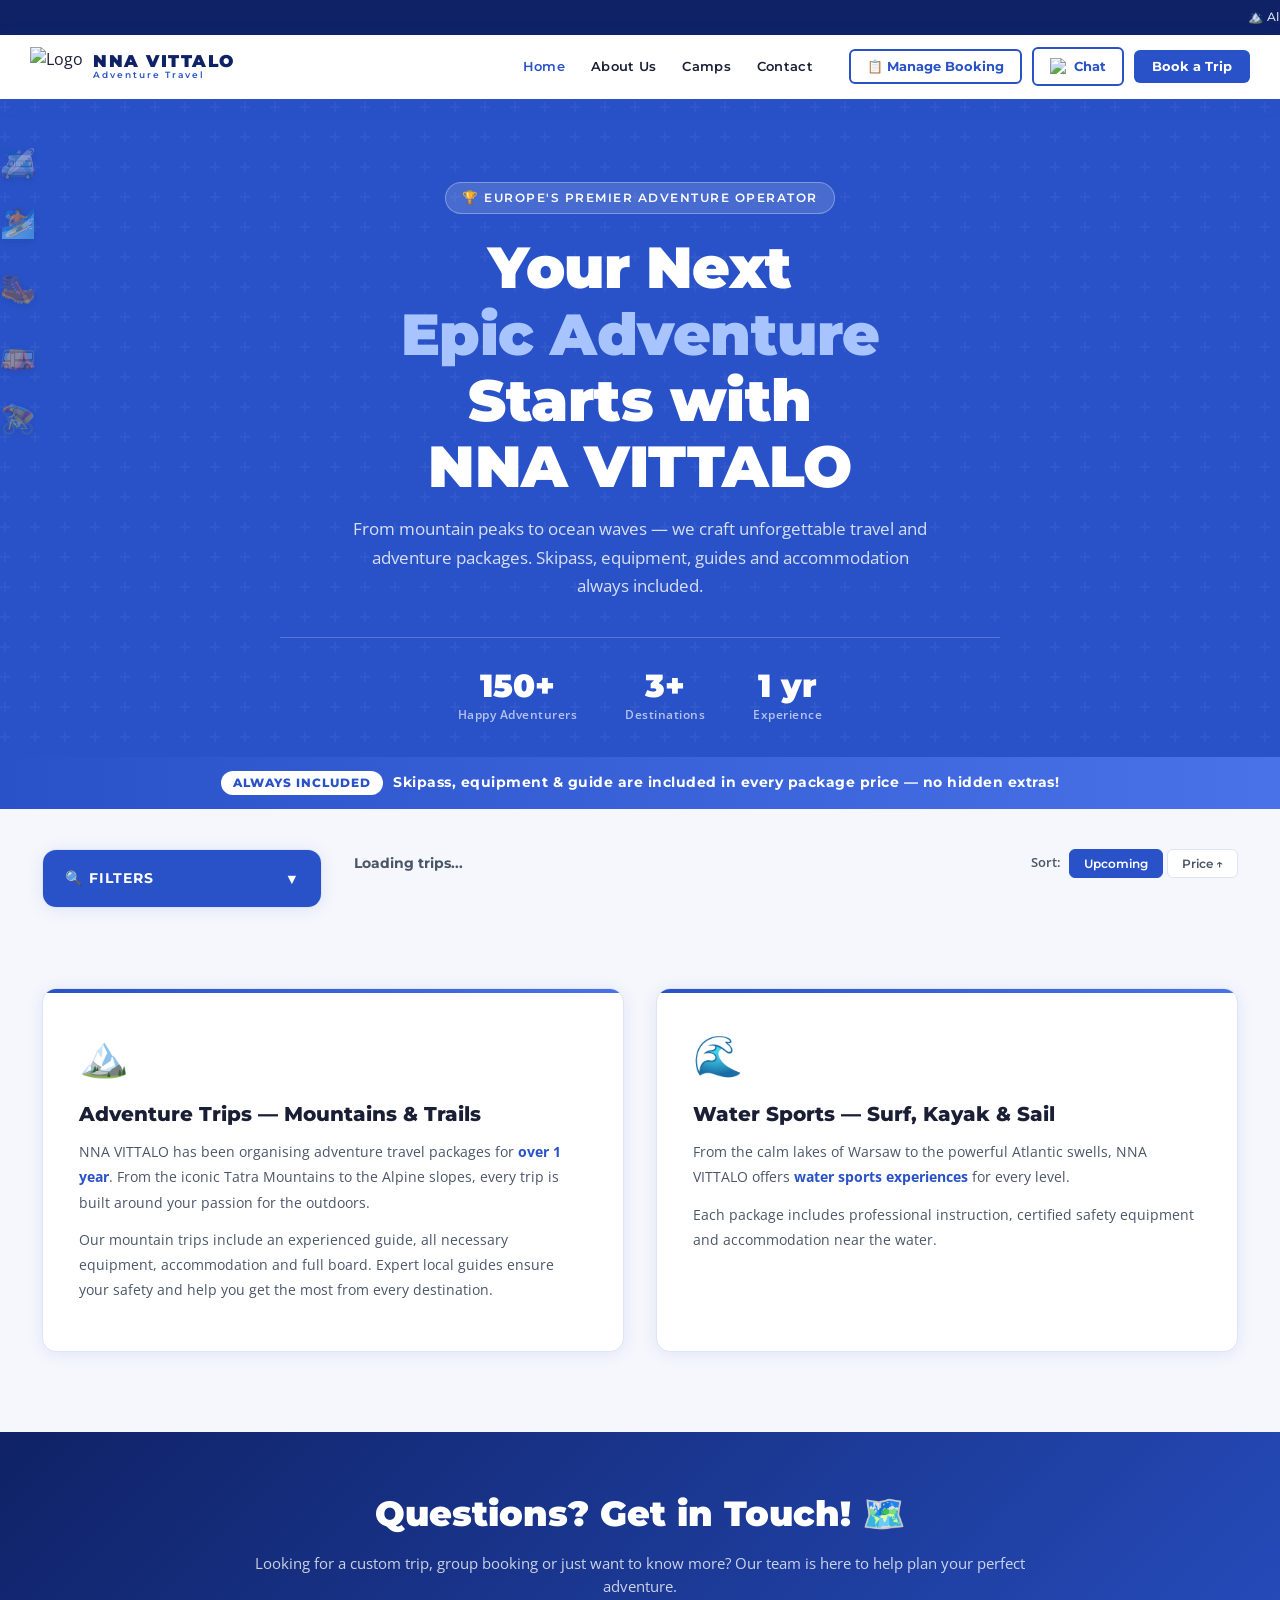
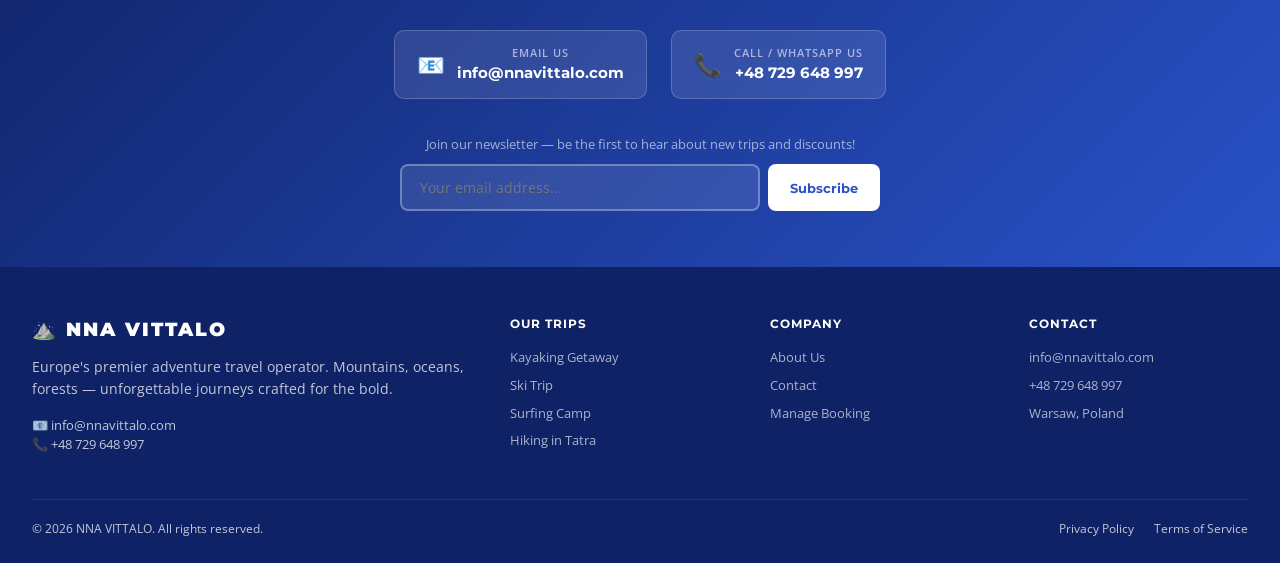
==== index.html @ 0b1907aa "Refactor and redesign frontend with Supabase integration and dynamic packages Co-authored-by: nipyu " ====
<!DOCTYPE html>
<html lang="en">
<head>
<link rel="stylesheet" href="https://cdnjs.cloudflare.com/ajax/libs/intl-tel-input/17.0.19/css/intlTelInput.css">
<script src="https://cdnjs.cloudflare.com/ajax/libs/intl-tel-input/17.0.19/js/intlTelInput.min.js"></script>
<script src="https://cdn.jsdelivr.net/npm/@supabase/supabase-js@2"></script>
<meta charset="UTF-8" />
<meta name="viewport" content="width=device-width, initial-scale=1.0, maximum-scale=1.0, user-scalable=0" />
<title>NNA VITTALO — Adventure Travel</title>
<link href="https://fonts.googleapis.com/css2?family=Montserrat:wght@400;600;700;800;900&family=Open+Sans:wght@400;500;600&display=swap" rel="stylesheet" />
<style>
*,*::before,*::after{box-sizing:border-box;margin:0;padding:0}
body{font-family:'Open Sans',sans-serif;background:#f5f7fc;color:#1a1f36;line-height:1.5}
html{scroll-behavior:smooth}
::-webkit-scrollbar{width:6px}
::-webkit-scrollbar-track{background:#f5f7fc}
::-webkit-scrollbar-thumb{background:#c0ccee;border-radius:3px}
img{max-width:100%;display:block}
a{color:inherit;text-decoration:none}
button{cursor:pointer;font-family:inherit}

/* Style for disabled inputs */
.form-input:disabled {
  background-color: #f7fafc;
  cursor: not-allowed;
  border-color: #e2e8f0;
}

/* NAV */
.nav{background:#fff;border-bottom:3px solid #2952c8;position:sticky;top:0;z-index:200;box-shadow:0 2px 16px rgba(41,82,200,.10)}
.nav-inner{max-width:1260px;margin:0 auto;display:flex;align-items:center;padding:0 20px;height:64px}
.nav-logo{display:flex;align-items:center;gap:10px;text-decoration:none;flex-shrink:0;margin-right:auto}
.nav-logo-icon{width:40px;height:40px;background:#2952c8;border-radius:8px;display:flex;align-items:center;justify-content:center;font-size:1.3rem}
.nav-logo-text{font-family:'Montserrat',sans-serif;font-weight:900;font-size:1.05rem;color:#0f2266;letter-spacing:1.5px;line-height:1}
.nav-logo-text small{display:block;font-size:.55rem;font-weight:600;color:#2952c8;letter-spacing:2px;margin-top:1px}
.nav-links{display:flex;align-items:center;gap:2px}
.nav-links a{font-family:'Montserrat',sans-serif;font-weight:600;font-size:.82rem;color:#1a1f36;padding:22px 12px;display:block;white-space:nowrap;border-bottom:3px solid transparent;margin-bottom:-3px;letter-spacing:.3px}
.nav-links a:hover, .nav-links a.active{color:#2952c8;border-bottom-color:#2952c8}
.nav-actions{display:flex;align-items:center;gap:10px;margin-left:24px}
.btn-outline{font-family:'Montserrat',sans-serif;font-weight:700;font-size:.8rem;color:#2952c8;border:2px solid #2952c8;padding:8px 16px;border-radius:6px;background:none;transition:all .2s}
.btn-outline:hover{background:#e8eefb}
.btn-solid{font-family:'Montserrat',sans-serif;font-weight:700;font-size:.8rem;background:#2952c8;color:#fff;padding:9px 18px;border-radius:6px;border:none;white-space:nowrap;transition:all .2s}
.btn-solid:hover{background:#1a3a9e}
.hamburger{display:none;background:none;border:none;padding:8px;margin-left:12px;flex-direction:column;gap:5px}
.hamburger span{display:block;width:24px;height:2px;background:#1a1f36;transition:all .2s}
.mobile-menu{display:none;background:#fff;border-top:1px solid #dde4f5;padding:12px 20px 20px}
.mobile-menu a{display:block;font-family:'Montserrat',sans-serif;font-weight:700;font-size:.92rem;color:#1a1f36;padding:12px 0;border-bottom:1px solid #f0f4ff}
.mobile-menu-btns{display:flex;flex-direction:column;gap:10px;margin-top:12px;padding-top:12px;border-top:1px solid #dde4f5}
.mobile-menu-btns button, .mobile-menu-btns a{width:100%;font-family:'Montserrat',sans-serif;font-weight:700;font-size:.85rem;padding:10px;border-radius:6px;text-align:center}

/* TOPBAR */
.topbar{background:#0f2266;color:rgba(255,255,255,.85);font-family:'Montserrat',sans-serif;font-weight:500;font-size:.78rem;padding:8px 32px;overflow:hidden;white-space:nowrap;display:flex;align-items:center}
.scrolling-content{display:inline-block;padding-left:100%;animation:scroll-left 18s linear infinite}
@keyframes scroll-left{from{transform:translateX(0)}to{transform:translateX(-100%)}}

/* HERO */
.hero{background:#2952c8;color:white;padding:80px 20px 0 20px;text-align:center;position:relative;overflow:hidden}
.hero-bg{position:absolute;inset:0;opacity:.04;background-image:url("data:image/svg+xml,%3Csvg width='60' height='60' viewBox='0 0 60 60' xmlns='http://www.w3.org/2000/svg'%3E%3Cg fill='%23ffffff'%3E%3Cpath d='M36 34v-4h-2v4h-4v2h4v4h2v-4h4v-2h-4zm0-30V0h-2v4h-4v2h4v4h2V6h4V4h-4zM6 34v-4H4v4H0v2h4v4h2v-4h4v-2H6zM6 4V0H4v4H0v2h4v4h2V6h4V4H6z'/%3E%3C/g%3E%3C/svg%3E")}

.hero-moving-icons{position:absolute;inset:0;width:100%;height:100%;pointer-events:none;overflow:hidden;z-index:1}
.hero-moving-icons .icon-item{position:absolute;left:0;font-size:1.8rem;opacity:0.32;user-select:none;filter:drop-shadow(0 2px 4px rgba(0,0,0,0.15));will-change:transform}

@keyframes floatAcrossRight{0%{transform:translateX(-80px) translateY(0) rotate(0deg)}50%{transform:translateX(50vw) translateY(-18px) rotate(8deg)}100%{transform:translateX(calc(100vw + 80px)) translateY(0) rotate(0deg)}}
@keyframes floatAcrossLeft{0%{transform:translateX(calc(100vw + 80px)) translateY(0) rotate(0deg)}50%{transform:translateX(50vw) translateY(18px) rotate(-8deg)}100%{transform:translateX(-80px) translateY(0) rotate(0deg)}}

.icon-1{top:6%;animation:floatAcrossRight 20s linear infinite 0s;font-size:2.1rem}
.icon-2{top:6%;animation:floatAcrossRight 20s linear infinite -10s;font-size:1.9rem}
.icon-3{top:15%;animation:floatAcrossLeft 24s linear infinite 0s;font-size:2.2rem}
.icon-4{top:15%;animation:floatAcrossLeft 24s linear infinite -12s;font-size:1.8rem}
.icon-5{top:25%;animation:floatAcrossRight 22s linear infinite -5.5s;font-size:2.0rem}
.icon-6{top:25%;animation:floatAcrossRight 22s linear infinite -16.5s;font-size:1.8rem}
.icon-7{top:35%;animation:floatAcrossLeft 26s linear infinite -6.5s;font-size:2.1rem}
.icon-8{top:35%;animation:floatAcrossLeft 26s linear infinite -19.5s;font-size:1.7rem}
.icon-9{top:45%;animation:floatAcrossRight 20s linear infinite -3s;font-size:2.0rem}
.icon-10{top:45%;animation:floatAcrossRight 20s linear infinite -13s;font-size:1.8rem}

.hero-inner{position:relative;z-index:2;max-width:720px;margin:0 auto}
.hero-badge{display:inline-flex;align-items:center;gap:8px;background:rgba(255,255,255,.15);border:1px solid rgba(255,255,255,.3);color:#fff;font-family:'Montserrat',sans-serif;font-weight:600;font-size:.78rem;padding:6px 16px;border-radius:50px;letter-spacing:1.5px;text-transform:uppercase;margin-bottom:20px}
.hero h1{font-family:'Montserrat',sans-serif;font-weight:900;font-size:clamp(2.2rem,5vw,3.6rem);color:#fff;line-height:1.15;margin-bottom:16px;letter-spacing:-.5px}
.hero h1 span{color:#a8c4ff}
.hero p{font-size:1.05rem;color:rgba(255,255,255,.82);max-width:580px;margin:0 auto 36px;line-height:1.7}
.hero-stats{display:flex;justify-content:center;gap:48px;flex-wrap:wrap;padding:32px 0;border-top:1px solid rgba(255,255,255,.2)}
.hero-stats div{text-align:center}
.hero-stats strong{font-family:'Montserrat',sans-serif;font-weight:900;font-size:2rem;color:#fff;display:block;line-height:1}
.hero-stats small{font-size:.78rem;color:rgba(255,255,255,.65);font-weight:600;letter-spacing:.5px;margin-top:4px;display:block}

/* BANNER */
.banner{background:linear-gradient(90deg,#2952c8,#4a72e8);color:#fff;text-align:center;padding:14px 32px;font-family:'Montserrat',sans-serif;font-weight:700;font-size:.88rem;letter-spacing:.5px;display:flex;align-items:center;justify-content:center;gap:10px;flex-wrap:wrap}
.banner-pill{background:#fff;color:#2952c8;padding:3px 12px;border-radius:50px;font-size:.75rem;font-weight:800;letter-spacing:1px;text-transform:uppercase}

/* MAIN LAYOUT */
.main-wrap{max-width:1260px;margin:0 auto;display:grid;grid-template-columns:280px 1fr;gap:32px;padding:40px 32px 80px;align-items:start}

/* FILTERS */
.filters-sidebar{background:#fff;border:1px solid #dde4f5;border-radius:14px;overflow:hidden;box-shadow:0 2px 16px rgba(41,82,200,.10)}
.filters-header{background:#2952c8;padding:18px 22px;display:flex;justify-content:space-between;align-items:center;cursor:pointer;user-select:none}
.filters-header h3{font-family:'Montserrat',sans-serif;font-weight:700;font-size:.88rem;color:#fff;letter-spacing:1px;text-transform:uppercase}
.filters-header .arr{color:#fff;font-size:.9rem;transition:transform .2s;display:inline-block}
.fgroup{border-bottom:1px solid #dde4f5;padding:18px 22px}
.fgroup:last-of-type{border-bottom:none}
.fgroup-title{font-family:'Montserrat',sans-serif;font-weight:700;font-size:.75rem;color:#4a5568;text-transform:uppercase;letter-spacing:1px;margin-bottom:12px}
.chk-opt{display:flex;align-items:center;gap:10px;font-size:.85rem;font-weight:500;color:#1a1f36;cursor:pointer;padding:4px 0}
.chk-opt input{accent-color:#2952c8;width:16px;height:16px;cursor:pointer}
.diff-btns{display:flex;flex-wrap:wrap;gap:7px}
.diff-btn{font-family:'Montserrat',sans-serif;font-size:.72rem;font-weight:600;padding:5px 12px;border-radius:50px;border:1.5px solid #dde4f5;cursor:pointer;background:#fff;color:#4a5568}
.diff-btn.active{background:#2952c8;color:#fff;border-color:#2952c8}
.filters-apply{display:block;width:calc(100% - 44px);margin:18px 22px;background:#2952c8;color:#fff;border:none;padding:12px;border-radius:8px;font-family:'Montserrat',sans-serif;font-weight:700;font-size:.85rem;cursor:pointer}
.filters-apply:hover{background:#1a3a9e}

/* TRIPS LIST */
.trips-header{display:flex;justify-content:space-between;align-items:center;margin-bottom:24px;flex-wrap:wrap;gap:12px}
.sort-btns{display:flex;gap:4px}
.sort-btn{font-family:'Montserrat',sans-serif;font-size:.75rem;font-weight:600;padding:6px 14px;border-radius:6px;border:1.5px solid #dde4f5;background:#fff;color:#4a5568;cursor:pointer}
.sort-btn.active{background:#2952c8;color:#fff;border-color:#2952c8}

/* TRIP CARD */
.trip-card{background:#fff;border:1px solid #dde4f5;border-radius:14px;overflow:hidden;box-shadow:0 2px 16px rgba(41,82,200,.10);display:grid;grid-template-columns:300px 1fr;transition:box-shadow .2s,transform .2s;cursor:pointer;margin-bottom:20px}
.trip-card:hover{box-shadow:0 8px 40px rgba(41,82,200,.18);transform:translateY(-2px)}
.trip-img{position:relative;min-height:220px;overflow:hidden;background:linear-gradient(145deg,#1a3a9e,#2952c8)}
.trip-img img{position:absolute;inset:0;width:100%;height:100%;object-fit:cover}
.trip-badges{position:absolute;top:12px;left:12px;display:flex;flex-direction:column;gap:6px;z-index:2}
.badge{font-family:'Montserrat',sans-serif;font-size:.68rem;font-weight:700;padding:4px 10px;border-radius:4px;letter-spacing:.5px;text-transform:uppercase}
.badge-blue{background:#2952c8;color:#fff}
.badge-white{background:#fff;color:#2952c8}
.badge-accent{background:#ff6b35;color:#fff}
.badge-green{background:#22c55e;color:#fff}
.badge-dark{background:#0f2266;color:#fff}
.trip-body{padding:24px 28px;display:flex;flex-direction:column}
.trip-tags{display:flex;align-items:center;gap:8px;margin-bottom:10px;flex-wrap:wrap}
.tag{font-family:'Montserrat',sans-serif;font-size:.7rem;font-weight:700;padding:3px 10px;border-radius:4px;text-transform:uppercase;letter-spacing:.5px}
.tag-water{background:#e0f2fe;color:#0369a1}
.tag-sport{background:#e8eefb;color:#2952c8}
.tag-winter{background:#eef2ff;color:#3730a3}
.tag-tatra{background:#f0fdf4;color:#166534}
.tag-chill{background:#e8faf0;color:#166534}
.tag-family{background:#fef3e8;color:#c05900}
.tag-culture{background:#fefce8;color:#854d0e}
.tag-hiking{background:#e8eefb;color:#2952c8}
.trip-title{font-family:'Montserrat',sans-serif;font-weight:800;font-size:1.15rem;color:#1a1f36;margin-bottom:6px;line-height:1.3}
.trip-loc{font-size:.83rem;color:#7a8599;font-weight:500;margin-bottom:4px}
.trip-date-text{font-size:.78rem;font-weight:600;margin-bottom:14px;color:#2952c8}
.trip-features{display:flex;gap:8px;flex-wrap:wrap;margin-bottom:16px}
.feature-tag{font-size:.75rem;font-weight:600;color:#4a5568;background:#f5f7fc;border:1px solid #dde4f5;padding:4px 10px;border-radius:50px}
.trip-footer{margin-top:auto;display:flex;align-items:flex-end;justify-content:space-between;padding-top:16px;border-top:1px solid #dde4f5;flex-wrap:wrap;gap:12px}
.trip-price-label{font-size:.72rem;font-weight:600;color:#7a8599;text-transform:uppercase;letter-spacing:.5px}
.trip-price{font-family:'Montserrat',sans-serif;font-weight:900;font-size:1.5rem;color:#2952c8;line-height:1}
.trip-price span{font-size:.85rem;font-weight:700}
.trip-price small{font-size:.85rem;font-weight:700;color:#7a8599;margin-left:6px}
.trip-included{font-size:.72rem;font-weight:700;color:#22c55e;display:flex;align-items:center;gap:4px;margin-top:4px}
.trip-btns{display:flex;gap:8px}
.btn-book{font-family:'Montserrat',sans-serif;font-weight:700;font-size:.82rem;background:#2952c8;color:#fff;padding:10px 20px;border-radius:8px;border:none;letter-spacing:.3px;white-space:nowrap;transition:background .2s}
.btn-book:hover{background:#1a3a9e}
.btn-details{font-family:'Montserrat',sans-serif;font-weight:600;font-size:.78rem;color:#2952c8;background:#e8eefb;padding:8px 18px;border-radius:8px;border:none;letter-spacing:.3px;white-space:nowrap;transition:background .2s}
.btn-details:hover{background:#d0dcf8}

/* DYNAMIC PACKAGE PAGE VIEW */
.pkg-page-wrap{max-width:1100px;margin:0 auto;padding:32px 20px 80px}
.pkg-breadcrumb{display:flex;align-items:center;gap:8px;font-family:'Montserrat',sans-serif;font-size:.82rem;font-weight:600;color:#2952c8;margin-bottom:20px;cursor:pointer}
.pkg-hero-banner{position:relative;border-radius:16px;overflow:hidden;height:380px;background:#0f2266;margin-bottom:32px;box-shadow:0 8px 30px rgba(15,34,102,.15)}
.pkg-hero-banner img{width:100%;height:100%;object-fit:cover}
.pkg-hero-overlay{position:absolute;inset:0;background:linear-gradient(180deg,rgba(15,34,102,.2) 0%,rgba(15,34,102,.85) 100%);display:flex;flex-direction:column;justify-content:flex-end;padding:32px}
.pkg-hero-badges{display:flex;gap:8px;margin-bottom:12px;flex-wrap:wrap}
.pkg-hero-title{font-family:'Montserrat',sans-serif;font-weight:900;font-size:clamp(1.8rem,4vw,2.8rem);color:#fff;margin-bottom:8px}
.pkg-hero-loc{color:rgba(255,255,255,.9);font-size:1rem;font-weight:600;display:flex;align-items:center;gap:6px}

.pkg-layout{display:grid;grid-template-columns:1fr 360px;gap:36px;align-items:start}
.pkg-main-card{background:#fff;border-radius:16px;padding:32px;border:1px solid #dde4f5;box-shadow:0 2px 16px rgba(41,82,200,.08)}
.pkg-section-title{font-family:'Montserrat',sans-serif;font-weight:800;font-size:1.15rem;color:#0f2266;margin-bottom:14px;letter-spacing:-.2px}
.pkg-desc{font-size:.95rem;color:#4a5568;line-height:1.8;margin-bottom:28px}
.pkg-amenities-list{display:grid;grid-template-columns:1fr 1fr;gap:12px;margin-bottom:28px}
.pkg-amenity-card{background:#f0f4ff;border-radius:10px;padding:12px 16px;font-size:.88rem;color:#1a1f36;font-weight:600;display:flex;align-items:center;gap:10px}

.pkg-booking-card{background:#fff;border-radius:16px;padding:28px;border:2px solid #2952c8;box-shadow:0 8px 30px rgba(41,82,200,.12);position:sticky;top:84px}
.pkg-price-calc-box{background:#f8fafc;border-radius:12px;padding:18px;margin-bottom:20px;border:1px solid #e2e8f0}
.pkg-price-head{font-size:.75rem;font-weight:700;color:#7a8599;text-transform:uppercase;letter-spacing:1px;margin-bottom:4px}
.pkg-price-amount{font-family:'Montserrat',sans-serif;font-weight:900;font-size:2.2rem;color:#2952c8;line-height:1}
.pkg-price-eur{font-size:.9rem;font-weight:700;color:#4a5568;margin-left:6px}
.pkg-field-group{margin-bottom:16px}
.pkg-field-label{font-family:'Montserrat',sans-serif;font-size:.72rem;font-weight:700;color:#4a5568;text-transform:uppercase;letter-spacing:1px;display:block;margin-bottom:6px}
.pkg-select{width:100%;padding:12px;border:1.5px solid #cbd5e0;border-radius:10px;font-size:.9rem;font-family:'Open Sans',sans-serif;font-weight:600;color:#1a1f36;background:#fff;outline:none}
.pkg-select:focus{border-color:#2952c8}

/* INFO SECTIONS */
.info-grid{max-width:1260px;margin:0 auto;padding:0 32px 80px;display:grid;grid-template-columns:1fr 1fr;gap:32px}
.info-card{background:#fff;border:1px solid #dde4f5;border-radius:14px;padding:36px;box-shadow:0 2px 16px rgba(41,82,200,.10);position:relative;overflow:hidden}
.info-card::before{content:'';position:absolute;top:0;left:0;right:0;height:4px;background:linear-gradient(90deg,#2952c8,#4a72e8)}
.info-icon{font-size:2.5rem;margin-bottom:16px}
.info-card h2{font-family:'Montserrat',sans-serif;font-weight:800;font-size:1.25rem;color:#1a1f36;margin-bottom:12px;line-height:1.3}
.info-card p{font-size:.9rem;color:#4a5568;line-height:1.75;margin-bottom:12px}

/* CONTACT */
.contact{background:linear-gradient(135deg,#0f2266,#2952c8);padding:56px 32px;text-align:center}
.contact-inner{max-width:800px;margin:0 auto}
.contact h2{font-family:'Montserrat',sans-serif;font-weight:900;font-size:clamp(1.6rem,3vw,2.2rem);color:#fff;margin-bottom:12px}
.contact p{color:rgba(255,255,255,.78);font-size:.95rem;margin-bottom:32px}
.contact-cards{display:flex;justify-content:center;gap:24px;flex-wrap:wrap;margin-bottom:36px}
.contact-card{display:flex;align-items:center;gap:12px;background:rgba(255,255,255,.1);border:1px solid rgba(255,255,255,.2);border-radius:10px;padding:14px 22px;text-decoration:none;color:#fff}
.contact-card-icon{font-size:1.4rem}
.contact-card-label{font-size:.7rem;color:rgba(255,255,255,.6);font-weight:600;text-transform:uppercase;letter-spacing:1px}
.contact-card-val{font-family:'Montserrat',sans-serif;font-weight:700;font-size:.92rem}
.nl-form{max-width:480px;margin:0 auto;display:flex;gap:8px;flex-wrap:wrap}
.nl-form input{flex:1;min-width:200px;padding:12px 18px;border-radius:8px;border:2px solid rgba(255,255,255,.3);background:rgba(255,255,255,.1);color:#fff;font-size:.88rem;font-family:'Open Sans',sans-serif;outline:none}
.nl-form button{padding:12px 22px;background:#fff;color:#2952c8;border:none;border-radius:8px;font-family:'Montserrat',sans-serif;font-weight:700;font-size:.82rem;white-space:nowrap}

/* FOOTER */
.footer{background:#0f2266;color:rgba(255,255,255,.75);padding:48px 32px 24px}
.footer-grid{max-width:1260px;margin:0 auto;display:grid;grid-template-columns:2fr 1fr 1fr 1fr;gap:40px;margin-bottom:40px}
.footer-brand{font-family:'Montserrat',sans-serif;font-weight:900;font-size:1.2rem;color:#fff;letter-spacing:2px;margin-bottom:12px}
.footer-tagline{font-size:.85rem;line-height:1.6;margin-bottom:16px}
.footer-col h4{font-family:'Montserrat',sans-serif;font-weight:700;font-size:.78rem;color:#fff;text-transform:uppercase;letter-spacing:1px;margin-bottom:14px}
.footer-col a{display:block;font-size:.82rem;color:rgba(255,255,255,.65);margin-bottom:8px}
.footer-col a:hover{color:#fff}
.footer-bottom{max-width:1260px;margin:0 auto;border-top:1px solid rgba(255,255,255,.1);padding-top:20px;display:flex;justify-content:space-between;align-items:center;flex-wrap:wrap;gap:8px;font-size:.78rem}

/* MODAL OVERLAY & BOX */
.modal-overlay{position:fixed;inset:0;background:rgba(15,34,102,.8);z-index:1000;display:flex;align-items:center;justify-content:center;overflow-y:auto;backdrop-filter:blur(4px);padding:24px 16px}
.modal-box{background:#fff;border-radius:18px;max-width:650px;width:100%;box-shadow:0 24px 80px rgba(15,34,102,.35);animation:slideUp .3s ease-out;position:relative;overflow:hidden;max-height:90vh;display:flex;flex-direction:column}
.modal-header{background:#0f2266;color:#fff;padding:20px 28px;display:flex;align-items:center;justify-content:space-between;flex-shrink:0}
.modal-header h3{font-family:'Montserrat',sans-serif;font-weight:800;font-size:1.2rem}
.modal-close{background:rgba(255,255,255,.15);border:none;color:#fff;width:34px;height:34px;border-radius:50%;font-size:1.1rem;display:flex;align-items:center;justify-content:center;cursor:pointer}
.modal-body{padding:28px;overflow-y:auto}

.form-label{font-family:'Montserrat',sans-serif;font-size:.72rem;font-weight:700;color:#4a5568;text-transform:uppercase;letter-spacing:1px;display:block;margin-bottom:6px}
.form-input{width:100%;padding:11px 14px;border:1.5px solid #cbd5e0;border-radius:8px;font-size:.88rem;margin-bottom:14px;box-sizing:border-box;font-family:'Open Sans',sans-serif;outline:none}
.form-input:focus{border-color:#2952c8}
.btn-submit-modal{width:100%;background:#2952c8;color:#fff;border:none;padding:14px;border-radius:10px;font-family:'Montserrat',sans-serif;font-weight:800;font-size:.95rem;cursor:pointer;transition:background .2s;margin-top:10px}
.btn-submit-modal:hover{background:#1a3a9e}

.guest-card-box{background:#f8fafc;border:1px solid #dde4f5;border-radius:10px;padding:14px;margin-bottom:12px}
.guest-card-header{font-family:'Montserrat',sans-serif;font-size:.78rem;font-weight:700;color:#2952c8;margin-bottom:8px;text-transform:uppercase}

/* TOAST */
.toast{position:fixed;bottom:40px;left:50%;transform:translateX(-50%) translateY(80px);background:rgba(15,34,102,0.92);backdrop-filter:blur(8px);color:#fff;padding:16px 28px;border-radius:12px;font-family:'Montserrat',sans-serif;font-weight:600;font-size:0.9rem;border:1px solid rgba(74,114,232,0.5);box-shadow:0 12px 40px rgba(0,0,0,0.25);z-index:9999;opacity:0;visibility:hidden;transition:transform .4s cubic-bezier(0.175,0.885,0.32,1.275),opacity .3s ease;pointer-events:none;text-align:center}
.toast.show{transform:translateX(-50%) translateY(0);opacity:1;visibility:visible}

@keyframes slideUp{from{opacity:0;transform:translateY(30px)}to{opacity:1;transform:translateY(0)}}

/* RESPONSIVE */
@media(max-width:980px){
  .main-wrap{grid-template-columns:1fr}
  .pkg-layout{grid-template-columns:1fr}
  .pkg-booking-card{position:static;margin-top:24px}
  .info-grid{grid-template-columns:1fr}
  .footer-grid{grid-template-columns:1fr 1fr}
}
@media(max-width:768px){
  .nav-links, .nav-actions{display:none !important}
  .hamburger{display:flex !important}
  .mobile-menu.open{display:block !important}
}
@media(max-width:640px){
  .trip-card{grid-template-columns:1fr}
  .trip-img{min-height:200px}
  .trip-body{padding:18px}
  .topbar{padding:8px 16px;font-size:.72rem}
  .pkg-amenities-list{grid-template-columns:1fr}
}
</style>
</head>
<body>

<!-- TOPBAR Scrolling -->
<div class="topbar">
  <div class="scrolling-content">
    <span>🏔️ All Passes, Equipment & Expert Guides Included in Every Package Price! &nbsp;&nbsp;&nbsp; 🚀 Direct Booking Powered by Supabase</span>
  </div>
</div>

<!-- NAV -->
<nav class="nav">
  <div class="nav-inner">
    <a href="#" onclick="showHomeView(); return false;" class="nav-logo">
      <img src="https://image2url.com/r2/default/images/1775205068668-9ce153cf-7aa5-4e66-8e5e-013745d94b55.jpg" alt="Logo" style="height:40px; width:auto; display:block;">
      <div class="nav-logo-text">NNA VITTALO<small>Adventure Travel</small></div>
    </a>

    <div class="nav-links">
      <a href="#" onclick="showHomeView(); return false;" class="active" id="nav-link-home">Home</a>
      <a href="#about" onclick="showHomeView('#about'); return false;">About Us</a>
      <a href="#packages" onclick="showHomeView('#packages'); return false;">Camps</a>
      <a href="#contact" onclick="showHomeView('#contact'); return false;">Contact</a>
    </div>

    <div class="nav-actions">
      <button class="btn-outline" onclick="openManageBookingModal()">📋 Manage Booking</button>
      <a href="https://wa.me/48729648997" target="_blank" class="btn-outline" style="display:flex;align-items:center;gap:6px;text-decoration:none;">
        <img src="https://upload.wikimedia.org/wikipedia/commons/6/6b/WhatsApp.svg" width="18" height="18" alt="WhatsApp"> Chat
      </a>
      <button class="btn-solid" onclick="showHomeView('#packages')">Book a Trip</button>
    </div>

    <button class="hamburger" id="hamburger" onclick="toggleMobileMenu()">
      <span></span><span></span><span></span>
    </button>
  </div>

  <div class="mobile-menu" id="mobileMenu">
    <a href="#" onclick="closeMobileMenu(); showHomeView(); return false;">🏠 Home</a>
    <a href="#about" onclick="closeMobileMenu(); showHomeView('#about'); return false;">ℹ️ About Us</a>
    <a href="#packages" onclick="closeMobileMenu(); showHomeView('#packages'); return false;">🏄 Camps</a>
    <a href="#contact" onclick="closeMobileMenu(); showHomeView('#contact'); return false;">📞 Contact</a>
    <div class="mobile-menu-btns">
      <button class="btn-outline" onclick="closeMobileMenu(); openManageBookingModal();">📋 Manage Booking</button>
      <a href="https://wa.me/48729648997" class="btn-outline" style="background:#25D366; color:white; border:none; text-decoration:none;">
        Chat on WhatsApp
      </a>
      <button class="btn-solid" onclick="closeMobileMenu(); showHomeView('#packages');">
        Book a Trip
      </button>
    </div>
  </div>
</nav>

<!-- MAIN VIEWS CONTAINER -->
<div id="views-container">

  <!-- HOME VIEW -->
  <div id="home-view">
    <!-- HERO -->
    <section class="hero" id="hero">
      <div class="hero-bg"></div>
      <div class="hero-moving-icons">
        <span class="icon-item icon-1">🚐</span>
        <span class="icon-item icon-2">✈️</span>
        <span class="icon-item icon-3">⛷️</span>
        <span class="icon-item icon-4">🏄</span>
        <span class="icon-item icon-5">🛶</span>
        <span class="icon-item icon-6">🥾</span>
        <span class="icon-item icon-7">🚌</span>
        <span class="icon-item icon-8">⛺</span>
        <span class="icon-item icon-9">🪂</span>
        <span class="icon-item icon-10">🚴</span>
      </div>
      <div class="hero-inner">
        <div class="hero-badge">🏆 Europe's Premier Adventure Operator</div>
        <h1>Your Next<br><span>Epic Adventure</span><br>Starts with<br>NNA VITTALO</h1>
        <p>From mountain peaks to ocean waves — we craft unforgettable travel and adventure packages. Skipass, equipment, guides and accommodation always included.</p>
        <div class="hero-stats">
          <div><strong>150+</strong><small>Happy Adventurers</small></div>
          <div><strong>3+</strong><small>Destinations</small></div>
          <div><strong>1 yr</strong><small>Experience</small></div>
        </div>
      </div>
    </section>

    <!-- BANNER -->
    <div class="banner">
      <span class="banner-pill">Always Included</span>
      Skipass, equipment &amp; guide are included in every package price — no hidden extras!
    </div>

    <!-- MAIN TRIP CATALOG CONTENT -->
    <div class="main-wrap" id="packages">
      <!-- Filters -->
      <aside class="filters-sidebar">
        <div class="filters-header" onclick="toggleFilters()">
          <h3>🔍 Filters</h3>
          <div style="display:flex;align-items:center;gap:12px">
            <span id="filtersClear" style="font-family:Montserrat,sans-serif;font-size:.72rem;font-weight:600;color:rgba(255,255,255,.75);text-decoration:underline;cursor:pointer;display:none" onclick="event.stopPropagation();clearFilters()">Clear</span>
            <span class="arr" id="filtersArrow" style="transform:rotate(0deg)">▼</span>
          </div>
        </div>
        <div id="filtersBody" style="display:none">
          <div class="fgroup">
            <div class="fgroup-title">Activity Type</div>
            <div id="activityFilters">
              <label class="chk-opt"><input type="checkbox" value="Kayaking" onchange="applyFilters()"> Kayaking</label>
              <label class="chk-opt"><input type="checkbox" value="Skiing" onchange="applyFilters()"> Skiing</label>
              <label class="chk-opt"><input type="checkbox" value="Surfing" onchange="applyFilters()"> Surfing</label>
              <label class="chk-opt"><input type="checkbox" value="Hiking" onchange="applyFilters()"> Hiking</label>
              <label class="chk-opt"><input type="checkbox" value="Camping" onchange="applyFilters()"> Camping</label>
              <label class="chk-opt"><input type="checkbox" value="City Tours" onchange="applyFilters()"> City Tours</label>
            </div>
          </div>
          <div class="fgroup">
            <div class="fgroup-title">Difficulty</div>
            <div class="diff-btns">
              <button class="diff-btn active" data-diff="All" onclick="setDiff(this)">All</button>
              <button class="diff-btn" data-diff="Beginner" onclick="setDiff(this)">Beginner</button>
              <button class="diff-btn" data-diff="Intermediate" onclick="setDiff(this)">Intermediate</button>
              <button class="diff-btn" data-diff="Advanced" onclick="setDiff(this)">Advanced</button>
            </div>
          </div>
          <button class="filters-apply" onclick="showToast('✅ Filters applied!')">Show Results</button>
        </div>
      </aside>

      <!-- Trips Grid -->
      <div>
        <div class="trips-header">
          <div id="tripCount" style="font-family:Montserrat,sans-serif;font-weight:700;font-size:.88rem;color:#4a5568">Loading trips...</div>
          <div style="display:flex;align-items:center;gap:8px">
            <span style="font-size:.82rem;font-weight:600;color:#4a5568">Sort:</span>
            <div class="sort-btns">
              <button class="sort-btn active" onclick="setSort('Upcoming',this)">Upcoming</button>
              <button class="sort-btn" onclick="setSort('Price',this)">Price ↑</button>
            </div>
          </div>
        </div>
        <div id="tripsList"></div>
      </div>
    </div>

    <!-- INFO -->
    <div class="info-grid" id="about">
      <div class="info-card">
        <div class="info-icon">🏔️</div>
        <h2>Adventure Trips — Mountains & Trails</h2>
        <p>NNA VITTALO has been organising adventure travel packages for <strong style="color:#2952c8">over 1 year</strong>. From the iconic Tatra Mountains to the Alpine slopes, every trip is built around your passion for the outdoors.</p>
        <p>Our mountain trips include an experienced guide, all necessary equipment, accommodation and full board. Expert local guides ensure your safety and help you get the most from every destination.</p>
      </div>
      <div class="info-card">
        <div class="info-icon">🌊</div>
        <h2>Water Sports — Surf, Kayak & Sail</h2>
        <p>From the calm lakes of Warsaw to the powerful Atlantic swells, NNA VITTALO offers <strong style="color:#2952c8">water sports experiences</strong> for every level.</p>
        <p>Each package includes professional instruction, certified safety equipment and accommodation near the water.</p>
      </div>
    </div>

    <!-- CONTACT -->
    <section class="contact" id="contact">
      <div class="contact-inner">
        <h2>Questions? Get in Touch! 🗺️</h2>
        <p>Looking for a custom trip, group booking or just want to know more? Our team is here to help plan your perfect adventure.</p>
        <div class="contact-cards">
          <a href="mailto:info@nnavittalo.com" class="contact-card">
            <span class="contact-card-icon">📧</span>
            <div><div class="contact-card-label">Email Us</div><div class="contact-card-val">info@nnavittalo.com</div></div>
          </a>
          <a href="https://wa.me/48729648997" target="_blank" class="contact-card">
            <span class="contact-card-icon">📞</span>
            <div><div class="contact-card-label">Call / WhatsApp Us</div><div class="contact-card-val">+48 729 648 997</div></div>
          </a>
        </div>
        <p style="font-size:.82rem;margin-bottom:10px;color:rgba(255,255,255,.6)">Join our newsletter — be the first to hear about new trips and discounts!</p>
        <div class="nl-form">
          <input type="email" id="nlEmail" placeholder="Your email address..." />
          <button onclick="subscribeNewsletter()">Subscribe</button>
        </div>
      </div>
    </section>
  </div>

  <!-- DYNAMIC DEDICATED PACKAGE PAGE VIEW (/packages/[slug]) -->
  <div id="package-view" style="display:none">
    <div class="pkg-page-wrap">
      <div class="pkg-breadcrumb" onclick="showHomeView('#packages')">
        <span>← Back to All Packages</span>
      </div>

      <div class="pkg-hero-banner">
        <img id="pkg-view-img" src="" alt="Hero Image">
        <div class="pkg-hero-overlay">
          <div class="pkg-hero-badges" id="pkg-view-badges"></div>
          <h1 class="pkg-hero-title" id="pkg-view-title">Package Title</h1>
          <div class="pkg-hero-loc">
            <span>📍 <span id="pkg-view-location">Location</span></span>
            <span style="opacity:.6">|</span>
            <span>🏷️ <span id="pkg-view-activity">Activity</span></span>
            <span style="opacity:.6">|</span>
            <span>⏱️ <span id="pkg-view-duration">1 Day</span></span>
          </div>
        </div>
      </div>

      <div class="pkg-layout">
        <!-- Main Info -->
        <div class="pkg-main-card">
          <h2 class="pkg-section-title">About This Adventure 🌿</h2>
          <p class="pkg-desc" id="pkg-view-desc"></p>

          <h2 class="pkg-section-title">Included Amenities & Services ✨</h2>
          <div class="pkg-amenities-list" id="pkg-view-amenities"></div>
        </div>

        <!-- Sticky Price Calculator & Booking Card -->
        <div class="pkg-booking-card">
          <div class="pkg-price-calc-box">
            <div class="pkg-price-head">Total Price Calculator</div>
            <div style="display:flex;align-items:baseline">
              <div class="pkg-price-amount" id="pkg-view-calc-total">0</div>
              <span style="font-size:1.1rem;font-weight:800;color:#2952c8;margin-left:4px">PLN</span>
              <span class="pkg-price-eur" id="pkg-view-calc-eur">(~0 EUR)</span>
            </div>
            <div style="font-size:.72rem;color:#7a8599;margin-top:4px">
              Base Price: <strong id="pkg-view-base-price">0</strong> PLN / person
            </div>
          </div>

          <div class="pkg-field-group">
            <label class="pkg-field-label">Select Departure Date</label>
            <select class="pkg-select" id="pkg-view-dates-select"></select>
          </div>

          <div class="pkg-field-group">
            <label class="pkg-field-label">Number of People (1–20)</label>
            <select class="pkg-select" id="pkg-view-guests-select" onchange="updatePkgPriceCalculator()"></select>
          </div>

          <button class="btn-submit-modal" onclick="openBookingModalForCurrentPkg()" style="font-size:1rem;padding:16px">
            🚀 Book Now
          </button>

          <div style="text-align:center;font-size:.75rem;color:#7a8599;margin-top:12px">
            Instant confirmation &amp; secure checkout
          </div>
        </div>
      </div>
    </div>
  </div>

</div>

<!-- FOOTER -->
<footer class="footer">
  <div class="footer-grid">
    <div>
      <div class="footer-brand">⛰️ NNA VITTALO</div>
      <p class="footer-tagline">Europe's premier adventure travel operator. Mountains, oceans, forests — unforgettable journeys crafted for the bold.</p>
      <div style="font-size:.82rem">📧 info@nnavittalo.com<br>📞 +48 729 648 997</div>
    </div>
    <div class="footer-col"><h4>Our Trips</h4><a href="#" onclick="showHomeView('#packages'); return false;">Kayaking Getaway</a><a href="#" onclick="showHomeView('#packages'); return false;">Ski Trip</a><a href="#" onclick="showHomeView('#packages'); return false;">Surfing Camp</a><a href="#" onclick="showHomeView('#packages'); return false;">Hiking in Tatra</a></div>
    <div class="footer-col"><h4>Company</h4><a href="#about" onclick="showHomeView('#about'); return false;">About Us</a><a href="#contact" onclick="showHomeView('#contact'); return false;">Contact</a><a href="#" onclick="openManageBookingModal(); return false;">Manage Booking</a></div>
    <div class="footer-col"><h4>Contact</h4><a href="mailto:info@nnavittalo.com">info@nnavittalo.com</a><a href="https://wa.me/48729648997">+48 729 648 997</a><a href="#">Warsaw, Poland</a></div>
  </div>
  <div class="footer-bottom">
    <span>© 2026 NNA VITTALO. All rights reserved.</span>
    <div style="display:flex;gap:20px"><a href="#">Privacy Policy</a><a href="#">Terms of Service</a></div>
  </div>
</footer>

<!-- TOAST NOTIFICATION -->
<div class="toast" id="toast"></div>

<!-- BOOKING FORM MODAL -->
<div class="modal-overlay" id="bookingModal" style="display:none" onclick="if(event.target===this) closeBookingModal()">
  <div class="modal-box">
    <div class="modal-header">
      <div>
        <h3 id="bm-title">Book Your Adventure</h3>
        <div style="font-size:.78rem;opacity:.8" id="bm-subtitle">Complete your details to secure your spot</div>
      </div>
      <button class="modal-close" onclick="closeBookingModal()">✕</button>
    </div>
    <div class="modal-body">
      <form id="bookingForm" onsubmit="handleBookingSubmit(event)">

        <!-- Step 1: Package Summary & Dates -->
        <div style="background:#f0f4ff;border-radius:12px;padding:16px;margin-bottom:20px;border:1px solid #dde4f5">
          <div style="font-family:'Montserrat',sans-serif;font-weight:800;font-size:1rem;color:#0f2266;margin-bottom:4px" id="bm-pkg-name"></div>
          <div style="font-size:.82rem;color:#4a5568;margin-bottom:12px" id="bm-pkg-loc"></div>

          <div style="display:grid;grid-template-columns:1fr 1fr;gap:12px">
            <div>
              <label class="form-label">Departure Date</label>
              <select class="form-input" id="bm-date-select" style="margin-bottom:0" required></select>
            </div>
            <div>
              <label class="form-label">Guests Count</label>
              <select class="form-input" id="bm-guests-select" style="margin-bottom:0" onchange="renderGuestDetailsInputs(); updateBookingModalPriceSummary();" required></select>
            </div>
          </div>
        </div>

        <!-- Step 2: Primary Contact Info -->
        <div style="font-family:'Montserrat',sans-serif;font-weight:800;font-size:.9rem;color:#0f2266;margin-bottom:12px;text-transform:uppercase;letter-spacing:.5px">
          Primary Contact Details
        </div>

        <label class="form-label">Primary Contact Full Name *</label>
        <input type="text" class="form-input" id="bm-primary-name" placeholder="e.g. John Doe" required>

        <div style="display:grid;grid-template-columns:1fr 1fr;gap:12px">
          <div>
            <label class="form-label">Email Address *</label>
            <input type="email" class="form-input" id="bm-primary-email" placeholder="john@example.com" required>
          </div>
          <div>
            <label class="form-label">Phone Number *</label>
            <input type="tel" class="form-input" id="bm-primary-phone" placeholder="+48 123 456 789" required>
          </div>
        </div>

        <label class="form-label">City / Location *</label>
        <input type="text" class="form-input" id="bm-primary-location" placeholder="e.g. Warsaw, Poland" required>

        <!-- Step 3: Additional Guests Info -->
        <div id="bm-additional-guests-wrapper" style="margin-top:10px">
          <!-- Dynamic Guest fields generated by JS -->
        </div>

        <!-- Step 4: Summary & Submit -->
        <div style="background:#e8eefb;border-radius:12px;padding:16px;margin-top:20px;display:flex;align-items:center;justify-content:space-between">
          <div>
            <div style="font-size:.75rem;font-weight:700;color:#7a8599;text-transform:uppercase">Total Amount</div>
            <div style="font-family:'Montserrat',sans-serif;font-weight:900;font-size:1.6rem;color:#2952c8" id="bm-total-price">0 PLN</div>
          </div>
          <button type="submit" class="btn-submit-modal" style="margin-top:0;width:auto;padding:12px 24px">
            💳 Proceed to Payment
          </button>
        </div>

      </form>
    </div>
  </div>
</div>

<!-- MANAGE BOOKING MODAL -->
<div class="modal-overlay" id="manageBookingModal" style="display:none" onclick="if(event.target===this) closeManageBookingModal()">
  <div class="modal-box">
    <div class="modal-header">
      <div>
        <h3>Manage Your Booking</h3>
        <div style="font-size:.78rem;opacity:.8">Find your trip details and booking status</div>
      </div>
      <button class="modal-close" onclick="closeManageBookingModal()">✕</button>
    </div>
    <div class="modal-body">
      <form onsubmit="handleManageBookingSearch(event)">
        <label class="form-label">Booking Reference (e.g. NNA-XXXXX) OR Mobile Number *</label>
        <input type="text" class="form-input" id="mb-ref-phone" placeholder="NNA-XXXXX or +48123456789" required>

        <label class="form-label">Primary Contact Last Name *</label>
        <input type="text" class="form-input" id="mb-lastname" placeholder="Enter last name" required>

        <button type="submit" class="btn-submit-modal">🔍 Search Booking</button>
      </form>

      <div id="mb-result-container" style="margin-top:24px;display:none"></div>
    </div>
  </div>
</div>

<!-- SCRIPTS -->
<script>
// Supabase Setup
const supabaseUrl = 'https://ghwmmkiynmnunotwnenj.supabase.co';
const supabaseKey = 'eyJhbGciOiJIUzI1NiIsInR5cCI6IkpXVCJ9.eyJpc3MiOiJzdXBhYmFzZSIsInJlZiI6Imdod21ta2l5bm1udW5vdHduZW5qIiwicm9sZSI6ImFub24iLCJpYXQiOjE3NzQ5NzkxMjEsImV4cCI6MjA5MDU1NTEyMX0.gC5tdWEciwZbF_1FzmD16V7JX66N7nHJ-G00C4gyG_0';
const _supabase = supabase.createClient(supabaseUrl, supabaseKey);

const PLN_TO_EUR = 0.23;

// Global State
let packagesData = [];
let currentPkg = null;
let activeSort = 'Upcoming';
let activeDiff = 'All';
let filtersOpen = window.innerWidth >= 768;

// Fallback Local Packages Data
const FALLBACK_PACKAGES = [
  {
    id: 'b92f192b-8e16-4b56-b8aa-8fd47b21add0',
    slug: 'kayaking-getaway',
    title: 'Kayaking Getaway — Rivers & Lakes',
    activity_type: 'Kayaking',
    location: 'Wolka Kozodawska, Warsaw, Poland',
    duration_days: 1,
    price_pln: 259.00,
    difficulty: 'Beginner',
    description: 'Paddle through scenic rivers and lakes. Suitable for everyone — beginners to experienced paddlers. Kayak, safety gear and a riverbank campsite all included.',
    amenities: ['Kayak & Paddle Equipment', 'Professional Guide / Instructor', 'Meals & Snacks Included', 'Safety Gear & Life Jacket', 'Transport from Meeting Point'],
    hero_image_url: 'https://images.unsplash.com/photo-1554913968-6ba85b94df1f?w=800&auto=format&fit=crop',
    departure_dates: ['2026-04-26', '2026-05-10', '2026-06-01']
  },
  {
    id: 'c83a283c-9f27-5c67-c9bb-9fe58c32bee1',
    slug: 'surfing-camp',
    title: 'Surfing Camp — Catch Your First Wave',
    activity_type: 'Surfing',
    location: 'Baltic Coast, Gdansk, Poland',
    duration_days: 5,
    price_pln: 899.00,
    difficulty: 'Beginner',
    description: 'Feel the power of the ocean! A 5-day surf camp with pro instructors. Board, wetsuit and beachside accommodation all included.',
    amenities: ['Surfboard & Wetsuit Rental', 'Pro Surf Instructor', 'Beachside Lodging Included', 'Daily Breakfast & Lunch', 'Safety Briefings'],
    hero_image_url: 'https://images.unsplash.com/photo-1502680390469-be75c86b636f?w=800&auto=format&fit=crop',
    departure_dates: ['2026-05-15', '2026-06-12', '2026-07-10']
  },
  {
    id: 'd94b394d-0a38-6d78-dacc-0af69d43cff2',
    slug: 'hiking-in-tatra',
    title: 'Hiking in Tatra — Mountain Trails',
    activity_type: 'Hiking',
    location: 'Tatra National Park, Zakopane, Poland',
    duration_days: 3,
    price_pln: 399.00,
    difficulty: 'Intermediate',
    description: 'Discover the magic of the Polish mountains. Morskie Oko, Rysy peak, Kościeliska Valley. Experienced Tatra mountain guide included.',
    amenities: ['Certified Mountain Guide', 'Hut Accommodation', 'Topographic Map & Compass', 'Trail Meals & Hydration', 'National Park Entry Passes'],
    hero_image_url: 'https://images.unsplash.com/photo-1551632811-561732d1e306?w=800&auto=format&fit=crop',
    departure_dates: ['2026-05-20', '2026-06-18', '2026-07-15']
  },
  {
    id: 'e05c405e-1b49-7e89-ebdd-1bg70e54d003',
    slug: 'ski-trip-alps',
    title: 'Ski Trip — Alpine Slopes Adventure',
    activity_type: 'Skiing',
    location: 'Tatra Mountains / Alps, Poland',
    duration_days: 4,
    price_pln: 999.00,
    difficulty: 'Intermediate',
    description: 'White slopes, adrenaline and après-ski. Ski school, equipment rental, lift pass and a cosy mountain lodge all in the price.',
    amenities: ['Skipass Included', 'Ski & Boot Equipment', 'Mountain Lodge Stay', 'Professional Ski Instructor', 'Après-ski Evening Pass'],
    hero_image_url: 'https://images.unsplash.com/photo-1551698618-1dfe5d97d256?w=800&auto=format&fit=crop',
    departure_dates: ['2026-11-15', '2026-12-05', '2027-01-10']
  },
  {
    id: 'f16d516f-2c50-8f90-fcee-2ch81f65e114',
    slug: 'camping-weekend',
    title: 'Camping Weekend — Stars & Campfire',
    activity_type: 'Camping',
    location: 'Polish Countryside / Forests, Poland',
    duration_days: 3,
    price_pln: 259.00,
    difficulty: 'Beginner',
    description: 'Escape the city for 3 days of wild adventures, bonfires and sleeping under a sky full of stars. Tent, sleeping bag and all campfire meals included.',
    amenities: ['Tent & Thermal Sleeping Bag', 'Campfire Meals & BBQ', 'Outdoor Games & Gear', 'Experienced Outdoor Leader'],
    hero_image_url: 'https://images.unsplash.com/photo-1504280390367-361c6d9f38f4?w=800&auto=format&fit=crop',
    departure_dates: ['2026-05-01', '2026-06-05', '2026-07-03']
  },
  {
    id: 'g27e627g-3d61-9g01-gdff-3di92g76f225',
    slug: 'auschwitz-memorial-tour',
    title: 'Auschwitz-Birkenau — Memorial & Museum Tour',
    activity_type: 'City Tours',
    location: 'Oświęcim, Poland',
    duration_days: 1,
    price_pln: 299.00,
    difficulty: 'Beginner',
    description: 'A deeply moving guided tour of the Auschwitz-Birkenau Memorial and Museum. Expert historians guide you through this UNESCO World Heritage site.',
    amenities: ['Official Museum Entry Ticket', 'Expert Historian Guide', 'Round-trip Air-conditioned Transport', 'Headset Audio System'],
    hero_image_url: 'https://images.unsplash.com/photo-1574715826360-7c02d0153097?w=800&auto=format&fit=crop',
    departure_dates: ['2026-05-05', '2026-05-19', '2026-06-09']
  }
];

// Fetch packages from Supabase
async function fetchPackages() {
  try {
    const { data, error } = await _supabase.from('packages').select('*').order('price_pln', { ascending: true });
    if (error || !data || data.length === 0) {
      console.warn('Using fallback packages data due to Supabase fetch error:', error);
      packagesData = FALLBACK_PACKAGES;
    } else {
      packagesData = data;
    }
  } catch (e) {
    console.error('Fetch exception, using fallback:', e);
    packagesData = FALLBACK_PACKAGES;
  }
  
  handleRouting();
}

// ROUTING LOGIC
function handleRouting() {
  const hash = window.location.hash;
  const path = window.location.pathname;

  let slug = null;
  if (hash.startsWith('#/packages/')) {
    slug = hash.replace('#/packages/', '');
  } else if (path.startsWith('/packages/')) {
    slug = path.replace('/packages/', '');
  }

  if (slug) {
    const pkg = packagesData.find(p => p.slug === slug);
    if (pkg) {
      renderPackageView(pkg);
      return;
    }
  }

  showHomeView();
}

window.addEventListener('hashchange', handleRouting);
window.addEventListener('popstate', handleRouting);

function showHomeView(targetSection = null) {
  document.getElementById('home-view').style.display = 'block';
  document.getElementById('package-view').style.display = 'none';
  document.getElementById('nav-link-home').classList.add('active');
  window.scrollTo({ top: 0, behavior: 'smooth' });

  if (targetSection) {
    setTimeout(() => {
      const el = document.querySelector(targetSection);
      if (el) el.scrollIntoView({ behavior: 'smooth' });
    }, 100);
  }

  renderTrips(getFilteredTrips());
}

function navigateToPackage(slug) {
  window.location.hash = `#/packages/${slug}`;
}

// RENDER DYNAMIC PACKAGE PAGE
function renderPackageView(pkg) {
  currentPkg = pkg;
  document.getElementById('home-view').style.display = 'none';
  document.getElementById('package-view').style.display = 'block';
  document.getElementById('nav-link-home').classList.remove('active');
  window.scrollTo({ top: 0, behavior: 'smooth' });

  // Bind values
  document.getElementById('pkg-view-img').src = pkg.hero_image_url || 'https://images.unsplash.com/photo-1554913968-6ba85b94df1f?w=800';
  document.getElementById('pkg-view-title').textContent = pkg.title;
  document.getElementById('pkg-view-location').textContent = pkg.location;
  document.getElementById('pkg-view-activity').textContent = pkg.activity_type;
  document.getElementById('pkg-view-duration').textContent = `${pkg.duration_days} Day${pkg.duration_days > 1 ? 's' : ''}`;
  document.getElementById('pkg-view-desc').textContent = pkg.description;

  // Badges
  const badgesContainer = document.getElementById('pkg-view-badges');
  badgesContainer.innerHTML = `
    <span class="badge badge-blue">${pkg.activity_type}</span>
    <span class="badge badge-accent">${pkg.difficulty}</span>
    <span class="badge badge-white">Passes Included</span>
  `;

  // Amenities
  const amenitiesContainer = document.getElementById('pkg-view-amenities');
  const amenitiesList = pkg.amenities && pkg.amenities.length > 0 ? pkg.amenities : ['All Gear Included', 'Expert Guide', 'Passes Included'];
  amenitiesContainer.innerHTML = amenitiesList.map(a => `
    <div class="pkg-amenity-card">
      <span>✅</span> <span>${a}</span>
    </div>
  `).join('');

  // Dates Dropdown
  const datesSelect = document.getElementById('pkg-view-dates-select');
  datesSelect.innerHTML = '';
  const dates = pkg.departure_dates && pkg.departure_dates.length > 0 ? pkg.departure_dates : ['2026-05-01', '2026-06-01'];
  dates.forEach(d => {
    const opt = document.createElement('option');
    opt.value = d;
    opt.textContent = `📅 ${d}`;
    datesSelect.appendChild(opt);
  });

  // Guests Dropdown (1 - 20)
  const guestsSelect = document.getElementById('pkg-view-guests-select');
  guestsSelect.innerHTML = '';
  for (let i = 1; i <= 20; i++) {
    const opt = document.createElement('option');
    opt.value = i;
    opt.textContent = `${i} ${i === 1 ? 'Guest' : 'Guests'}`;
    guestsSelect.appendChild(opt);
  }

  // Base price
  document.getElementById('pkg-view-base-price').textContent = Number(pkg.price_pln).toFixed(0);

  updatePkgPriceCalculator();
}

function updatePkgPriceCalculator() {
  if (!currentPkg) return;
  const guests = parseInt(document.getElementById('pkg-view-guests-select').value) || 1;
  const totalPln = Number(currentPkg.price_pln) * guests;
  const totalEur = (totalPln * PLN_TO_EUR).toFixed(0);

  document.getElementById('pkg-view-calc-total').textContent = totalPln.toFixed(0);
  document.getElementById('pkg-view-calc-eur').textContent = `(~${totalEur} EUR)`;
}

// HOME CATALOG RENDER
function renderTrips(data) {
  const list = document.getElementById('tripsList');
  const count = document.getElementById('tripCount');
  if (!list) return;

  list.innerHTML = '';
  count.innerHTML = `Showing <span style="color:#2952c8">${data.length} trips</span> available`;

  data.forEach(trip => {
    const card = document.createElement('div');
    card.className = 'trip-card';
    card.onclick = (e) => {
      if (e.target.tagName !== 'BUTTON') {
        navigateToPackage(trip.slug);
      }
    };

    const eurPrice = (trip.price_pln * PLN_TO_EUR).toFixed(0);

    card.innerHTML = `
      <div class="trip-img">
        <img src="${trip.hero_image_url}" alt="${trip.title}" loading="lazy">
        <div class="trip-badges">
          <span class="badge badge-blue">${trip.activity_type}</span>
          <span class="badge badge-white">${trip.difficulty}</span>
        </div>
      </div>
      <div class="trip-body">
        <div class="trip-tags">
          <span class="tag tag-sport">${trip.activity_type}</span>
          <span class="tag tag-water">${trip.duration_days} Day${trip.duration_days > 1 ? 's' : ''}</span>
        </div>
        <h3 class="trip-title">${trip.title}</h3>
        <div class="trip-loc">📍 ${trip.location}</div>
        <div class="trip-date-text">📅 Next: ${trip.departure_dates ? trip.departure_dates[0] : 'Upcoming'}</div>
        
        <div class="trip-features">
          <span class="feature-tag">⏱️ ${trip.duration_days} Day(s)</span>
          <span class="feature-tag">🎒 Equipment Included</span>
          <span class="feature-tag">🎯 Guided Tour</span>
        </div>

        <div class="trip-footer">
          <div>
            <div class="trip-price-label">Starting from</div>
            <div class="trip-price">
              ${Number(trip.price_pln).toFixed(0)} <span>PLN</span>
              <small>(~${eurPrice} EUR)</small>
            </div>
            <div class="trip-included"><span>✓</span> All passes & equipment included</div>
          </div>
          <div class="trip-btns">
            <button class="btn-details" onclick="event.stopPropagation(); navigateToPackage('${trip.slug}')">View Package</button>
            <button class="btn-book" onclick="event.stopPropagation(); openBookingModalDirect('${trip.slug}')">Book Now</button>
          </div>
        </div>
      </div>
    `;
    list.appendChild(card);
  });
}

function getFilteredTrips() {
  const activities = [...document.querySelectorAll('#activityFilters input:checked')].map(i => i.value);
  let trips = packagesData.filter(t => {
    if (activities.length && !activities.includes(t.activity_type)) return false;
    if (activeDiff !== 'All' && t.difficulty !== activeDiff) return false;
    return true;
  });
  if (activeSort === 'Price') trips = [...trips].sort((a, b) => a.price_pln - b.price_pln);
  return trips;
}

function applyFilters() {
  renderTrips(getFilteredTrips());
  const anyActive = document.querySelectorAll('#activityFilters input:checked').length > 0 || activeDiff !== 'All';
  document.getElementById('filtersClear').style.display = anyActive ? 'inline' : 'none';
}

function clearFilters() {
  document.querySelectorAll('.filters-sidebar input[type=checkbox]').forEach(i => i.checked = false);
  activeDiff = 'All';
  document.querySelectorAll('.diff-btn').forEach(b => b.classList.toggle('active', b.dataset.diff === 'All'));
  applyFilters();
}

function setDiff(btn) {
  activeDiff = btn.dataset.diff;
  document.querySelectorAll('.diff-btn').forEach(b => b.classList.remove('active'));
  btn.classList.add('active');
  applyFilters();
}

function setSort(s, btn) {
  activeSort = s;
  document.querySelectorAll('.sort-btn').forEach(b => b.classList.remove('active'));
  btn.classList.add('active');
  applyFilters();
}

function toggleFilters() {
  filtersOpen = !filtersOpen;
  document.getElementById('filtersBody').style.display = filtersOpen ? 'block' : 'none';
  document.getElementById('filtersArrow').style.transform = filtersOpen ? 'rotate(180deg)' : 'rotate(0deg)';
}

// BOOKING MODAL LOGIC
function openBookingModalForCurrentPkg() {
  if (!currentPkg) return;
  const date = document.getElementById('pkg-view-dates-select').value;
  const guests = parseInt(document.getElementById('pkg-view-guests-select').value) || 1;
  openBookingModal(currentPkg, date, guests);
}

function openBookingModalDirect(slug) {
  const pkg = packagesData.find(p => p.slug === slug);
  if (!pkg) return;
  openBookingModal(pkg, pkg.departure_dates ? pkg.departure_dates[0] : '2026-05-01', 1);
}

function openBookingModal(pkg, defaultDate, defaultGuests = 1) {
  currentPkg = pkg;
  document.getElementById('bm-pkg-name').textContent = pkg.title;
  document.getElementById('bm-pkg-loc').textContent = `📍 ${pkg.location}`;

  // Populate dates dropdown
  const dateSelect = document.getElementById('bm-date-select');
  dateSelect.innerHTML = '';
  const dates = pkg.departure_dates && pkg.departure_dates.length > 0 ? pkg.departure_dates : ['2026-05-01'];
  dates.forEach(d => {
    const opt = document.createElement('option');
    opt.value = d;
    opt.textContent = d;
    if (d === defaultDate) opt.selected = true;
    dateSelect.appendChild(opt);
  });

  // Populate guests dropdown (1-20)
  const guestsSelect = document.getElementById('bm-guests-select');
  guestsSelect.innerHTML = '';
  for (let i = 1; i <= 20; i++) {
    const opt = document.createElement('option');
    opt.value = i;
    opt.textContent = `${i} ${i === 1 ? 'Person' : 'People'}`;
    if (i === defaultGuests) opt.selected = true;
    guestsSelect.appendChild(opt);
  }

  renderGuestDetailsInputs();
  updateBookingModalPriceSummary();

  document.getElementById('bookingModal').style.display = 'flex';
  document.body.style.overflow = 'hidden';
}

function closeBookingModal() {
  document.getElementById('bookingModal').style.display = 'none';
  document.body.style.overflow = '';
}

function renderGuestDetailsInputs() {
  const guestsCount = parseInt(document.getElementById('bm-guests-select').value) || 1;
  const container = document.getElementById('bm-additional-guests-wrapper');
  container.innerHTML = '';

  if (guestsCount > 1) {
    const header = document.createElement('div');
    header.style.fontFamily = 'Montserrat, sans-serif';
    header.style.fontWeight = '800';
    header.style.fontSize = '.85rem';
    header.style.color = '#0f2266';
    header.style.margin = '16px 0 10px';
    header.style.textTransform = 'uppercase';
    header.textContent = `Additional Guest Details (${guestsCount - 1} More Guest${guestsCount > 2 ? 's' : ''})`;
    container.appendChild(header);

    for (let i = 2; i <= guestsCount; i++) {
      const box = document.createElement('div');
      box.className = 'guest-card-box';
      box.innerHTML = `
        <div class="guest-card-header">Guest #${i} Full Name *</div>
        <input type="text" class="form-input bm-guest-name-input" data-guest-index="${i}" placeholder="Enter full name for guest #${i}" style="margin-bottom:0" required>
      `;
      container.appendChild(box);
    }
  }
}

function updateBookingModalPriceSummary() {
  if (!currentPkg) return;
  const guests = parseInt(document.getElementById('bm-guests-select').value) || 1;
  const totalPrice = Number(currentPkg.price_pln) * guests;
  const eurPrice = (totalPrice * PLN_TO_EUR).toFixed(0);

  document.getElementById('bm-total-price').innerHTML = `${totalPrice.toFixed(0)} PLN <span style="font-size:0.9rem;font-weight:600;color:#7a8599">(~${eurPrice} EUR)</span>`;
}

// HANDLE BOOKING FORM SUBMIT
async function handleBookingSubmit(event) {
  event.preventDefault();
  if (!currentPkg) return;

  const departureDate = document.getElementById('bm-date-select').value;
  const numberOfGuests = parseInt(document.getElementById('bm-guests-select').value) || 1;

  const primaryName = document.getElementById('bm-primary-name').value.trim();
  const primaryEmail = document.getElementById('bm-primary-email').value.trim();
  const primaryPhone = document.getElementById('bm-primary-phone').value.trim();
  const primaryLocation = document.getElementById('bm-primary-location').value.trim();

  // Collect guest details array
  const guestDetails = [
    { guest_number: 1, name: primaryName, type: 'Primary Contact' }
  ];

  const additionalInputs = document.querySelectorAll('.bm-guest-name-input');
  additionalInputs.forEach((input, index) => {
    const guestNum = index + 2;
    guestDetails.push({
      guest_number: guestNum,
      name: input.value.trim() || `Guest #${guestNum}`,
      type: 'Additional Guest'
    });
  });

  const totalPricePln = Number(currentPkg.price_pln) * numberOfGuests;

  // Generate reference: NNA-XXXXX
  const randomCode = Math.random().toString(36).substring(2, 7).toUpperCase();
  const bookingReference = `NNA-${randomCode}`;

  showToast('🚀 Saving booking and preparing checkout...');

  try {
    const bookingPayload = {
      booking_reference: bookingReference,
      package_id: currentPkg.id,
      primary_contact_name: primaryName,
      primary_contact_phone: primaryPhone,
      primary_contact_email: primaryEmail,
      primary_contact_location: primaryLocation,
      number_of_guests: numberOfGuests,
      guest_details: guestDetails,
      departure_date: departureDate,
      total_price_pln: totalPricePln,
      payment_status: 'pending'
    };

    const { data, error } = await _supabase.from('bookings').insert([bookingPayload]);

    if (error) {
      console.error('Supabase booking insert error:', error);
    } else {
      console.log('Successfully created booking in Supabase:', data);
    }

    closeBookingModal();

    // Redirect to Stripe checkout
    const stripeBaseUrl = "https://buy.stripe.com/7sY6oG5aI3MKcVW4i148001";
    const checkoutUrl = `${stripeBaseUrl}?booking_reference=${encodeURIComponent(bookingReference)}&total_price=${totalPricePln}`;

    showToast(`✅ Booking Reference: ${bookingReference}. Redirecting to Stripe...`);
    setTimeout(() => {
      window.location.href = checkoutUrl;
    }, 1200);

  } catch (err) {
    console.error('Submission error:', err);
    showToast('⚠️ Proceeding to Stripe payment...');
    window.location.href = `https://buy.stripe.com/7sY6oG5aI3MKcVW4i148001?booking_reference=${bookingReference}&total_price=${totalPricePln}`;
  }
}

// MANAGE BOOKING MODAL & SEARCH LOGIC
function openManageBookingModal() {
  document.getElementById('mb-result-container').style.display = 'none';
  document.getElementById('mb-result-container').innerHTML = '';
  document.getElementById('manageBookingModal').style.display = 'flex';
  document.body.style.overflow = 'hidden';
}

function closeManageBookingModal() {
  document.getElementById('manageBookingModal').style.display = 'none';
  document.body.style.overflow = '';
}

async function handleManageBookingSearch(event) {
  event.preventDefault();
  const refOrPhone = document.getElementById('mb-ref-phone').value.trim();
  const lastName = document.getElementById('mb-lastname').value.trim().toLowerCase();

  const container = document.getElementById('mb-result-container');
  container.style.display = 'block';
  container.innerHTML = '<div style="text-align:center;color:#7a8599">Searching Supabase records... 🔍</div>';

  try {
    const { data, error } = await _supabase
      .from('bookings')
      .select('*, packages(*)')
      .or(`booking_reference.eq.${refOrPhone},primary_contact_phone.eq.${refOrPhone}`);

    if (error) {
      console.error('Search error:', error);
      container.innerHTML = `<div style="color:#e53e3e;text-align:center">Error querying bookings: ${error.message}</div>`;
      return;
    }

    if (!data || data.length === 0) {
      container.innerHTML = `<div style="background:#fff5f5;border:1px solid #feb2b2;color:#c53030;padding:16px;border-radius:10px;text-align:center">
        ❌ No booking found matching Reference/Phone: <strong>${refOrPhone}</strong>. Please verify your credentials and try again.
      </div>`;
      return;
    }

    // Filter by last name
    const matches = data.filter(b => {
      const pName = (b.primary_contact_name || '').toLowerCase();
      return pName.includes(lastName);
    });

    if (matches.length === 0) {
      container.innerHTML = `<div style="background:#fff5f5;border:1px solid #feb2b2;color:#c53030;padding:16px;border-radius:10px;text-align:center">
        ❌ Booking reference or phone was found, but the Last Name <strong>"${lastName}"</strong> did not match the primary contact.
      </div>`;
      return;
    }

    // Render matches
    container.innerHTML = matches.map(b => {
      const pkgTitle = b.packages ? b.packages.title : (packagesData.find(p => p.id === b.package_id)?.title || 'Adventure Package');
      const guestsArr = Array.isArray(b.guest_details) ? b.guest_details : [];

      return `
        <div style="background:#f8fafc;border:2px solid #2952c8;border-radius:14px;padding:20px;margin-bottom:16px">
          <div style="display:flex;justify-content:space-between;align-items:center;margin-bottom:12px;border-bottom:1px solid #dde4f5;padding-bottom:10px">
            <div>
              <span style="background:#0f2266;color:#fff;font-family:Montserrat;font-weight:800;padding:4px 10px;border-radius:6px;font-size:.8rem">
                ${b.booking_reference}
              </span>
            </div>
            <span style="background:${b.payment_status === 'paid' ? '#22c55e' : '#ff6b35'};color:#fff;font-family:Montserrat;font-weight:700;padding:3px 10px;border-radius:50px;font-size:.72rem;text-transform:uppercase">
              Payment: ${b.payment_status || 'Pending'}
            </span>
          </div>

          <h3 style="font-family:Montserrat;font-weight:800;color:#0f2266;font-size:1.1rem;margin-bottom:6px">${pkgTitle}</h3>
          <div style="font-size:.85rem;color:#4a5568;margin-bottom:12px">📅 Departure Date: <strong>${b.departure_date}</strong></div>

          <div style="background:#fff;border:1px solid #dde4f5;border-radius:10px;padding:12px;margin-bottom:12px;font-size:.83rem;color:#1a1f36">
            <div style="font-weight:700;color:#2952c8;margin-bottom:6px">👤 Primary Contact Info</div>
            <div>Name: <strong>${b.primary_contact_name}</strong></div>
            <div>Email: ${b.primary_contact_email}</div>
            <div>Phone: ${b.primary_contact_phone}</div>
            <div>Location: ${b.primary_contact_location}</div>
          </div>

          <div style="background:#fff;border:1px solid #dde4f5;border-radius:10px;padding:12px;margin-bottom:12px;font-size:.83rem;color:#1a1f36">
            <div style="font-weight:700;color:#2952c8;margin-bottom:6px">👥 Guests Registered (${b.number_of_guests})</div>
            ${guestsArr.map(g => `<div>• ${g.name} <small style="color:#7a8599">(${g.type || 'Guest'})</small></div>`).join('')}
          </div>

          <div style="display:flex;justify-content:space-between;align-items:center;font-family:Montserrat;font-weight:800;font-size:1.1rem;color:#2952c8">
            <span>Total Price:</span>
            <span>${Number(b.total_price_pln).toFixed(0)} PLN</span>
          </div>
        </div>
      `;
    }).join('');

  } catch (err) {
    console.error('Search exception:', err);
    container.innerHTML = `<div style="color:#e53e3e;text-align:center">Error querying bookings: ${err.message}</div>`;
  }
}

// UTILS
let toastTimer = null;
function showToast(msg) {
  const el = document.getElementById('toast');
  if (!el) return;
  clearTimeout(toastTimer);
  el.classList.remove('show');
  setTimeout(() => {
    el.textContent = msg;
    el.classList.add('show');
    toastTimer = setTimeout(() => {
      el.classList.remove('show');
    }, 3500);
  }, 50);
}

function subscribeNewsletter() {
  const val = document.getElementById('nlEmail').value;
  if (!val || !val.includes('@')) {
    showToast('⚠️ Please enter a valid email address.');
    return;
  }
  document.getElementById('nlEmail').value = '';
  showToast('✅ Subscribed! Welcome to the NNA VITTALO community 🏔️');
}

function toggleMobileMenu() {
  const menu = document.getElementById('mobileMenu');
  const hamburger = document.getElementById('hamburger');
  if (menu && hamburger) {
    menu.classList.toggle('open');
    hamburger.classList.toggle('active');
  }
}

function closeMobileMenu() {
  const menu = document.getElementById('mobileMenu');
  const hamburger = document.getElementById('hamburger');
  if (menu) menu.classList.remove('open');
  if (hamburger) hamburger.classList.remove('active');
}

// INITIALIZE
window.addEventListener('DOMContentLoaded', () => {
  document.getElementById('filtersBody').style.display = filtersOpen ? 'block' : 'none';
  document.getElementById('filtersArrow').style.transform = filtersOpen ? 'rotate(180deg)' : 'rotate(0deg)';
  fetchPackages();
});
</script>
</body>
</html>
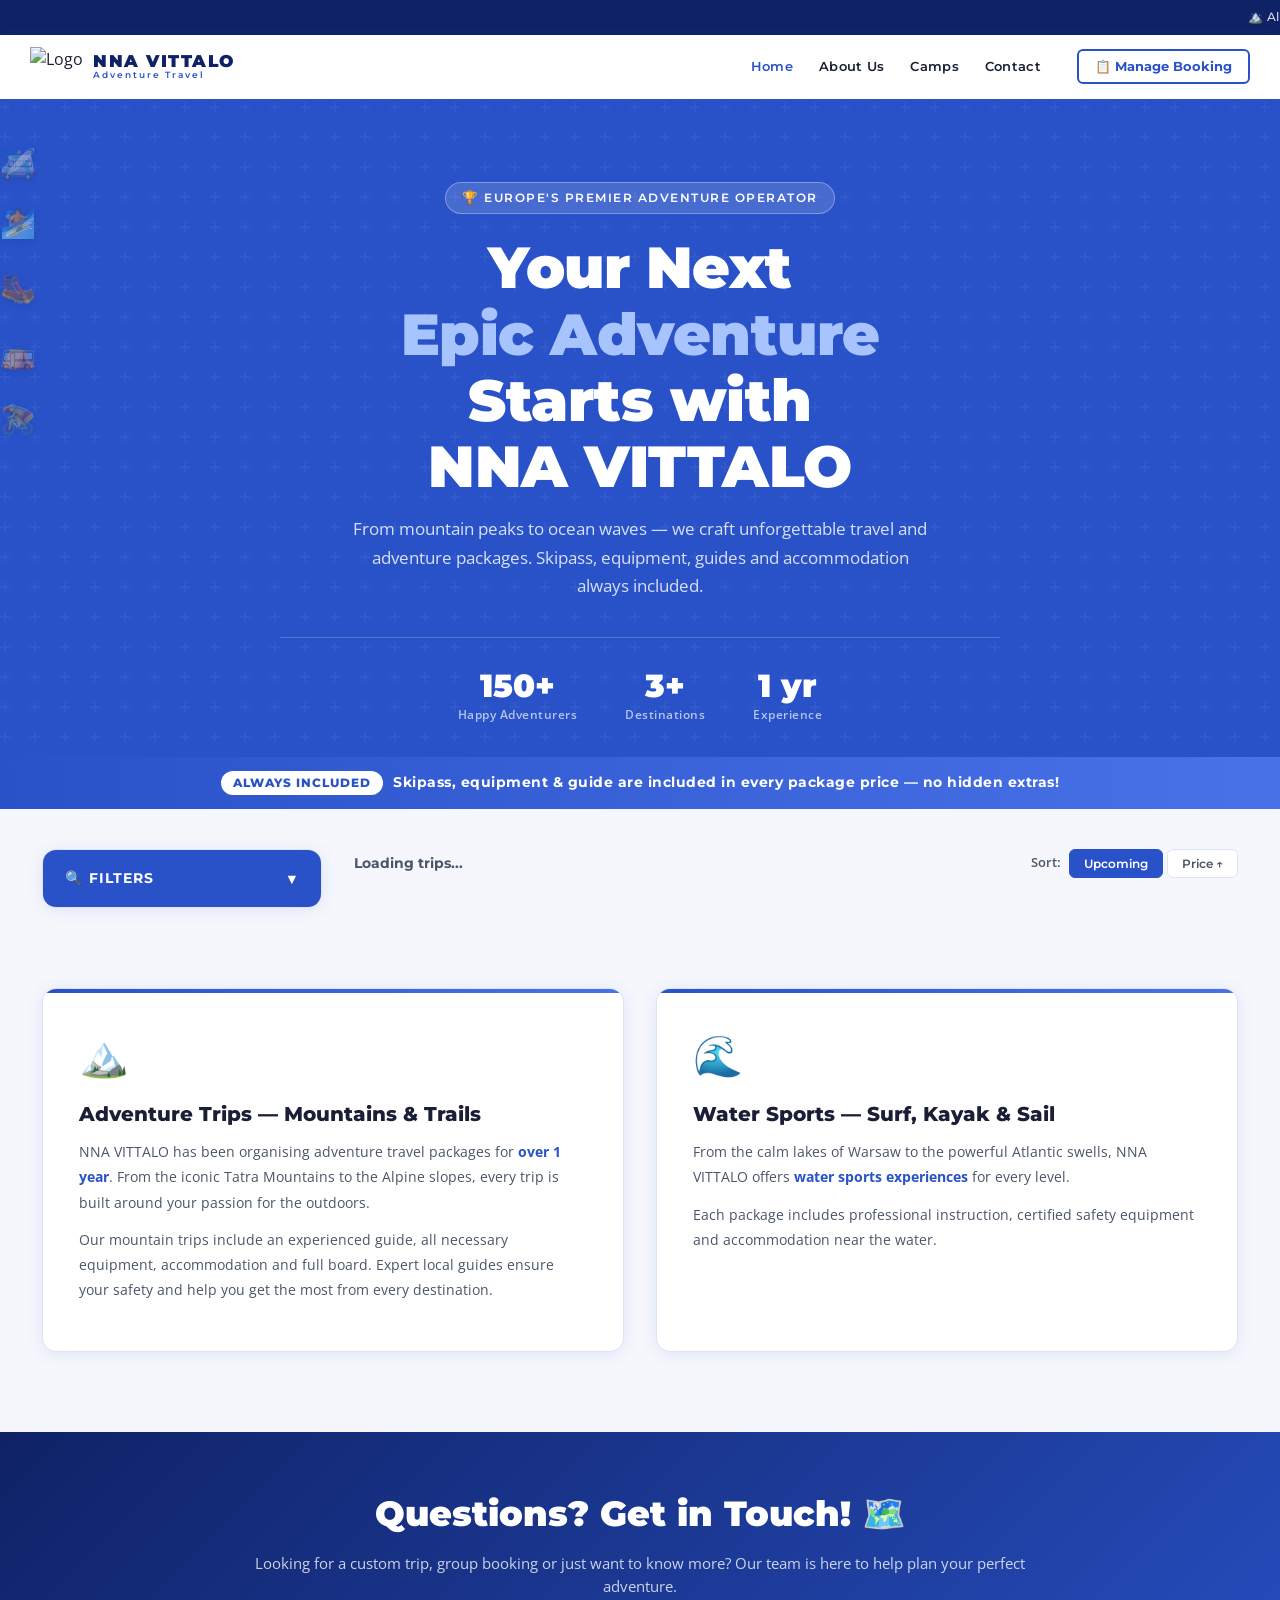
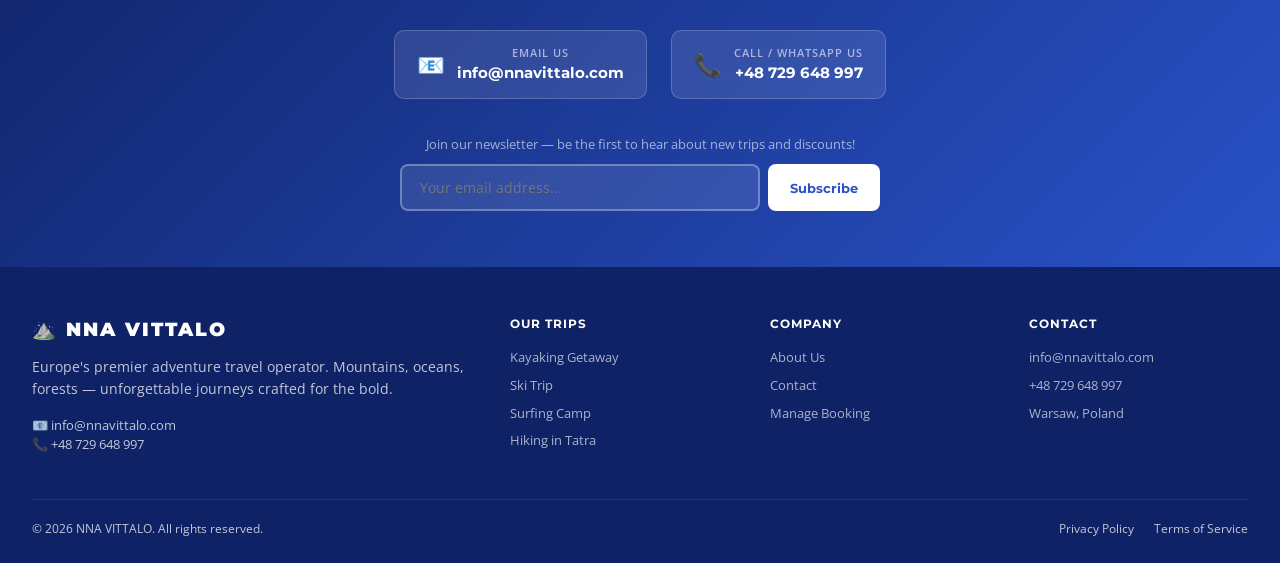
==== commit 600bf8ef: "Remove Chat and Book a Trip buttons from navigation bar and mobile menu Co-authored-by: nipyu <56925" ====
--- a/index.html
+++ b/index.html
@@ -160,8 +160,10 @@
 .pkg-hero-banner img{width:100%;height:100%;object-fit:cover}
 .pkg-hero-overlay{position:absolute;inset:0;background:linear-gradient(180deg,rgba(15,34,102,.2) 0%,rgba(15,34,102,.85) 100%);display:flex;flex-direction:column;justify-content:flex-end;padding:32px}
 .pkg-hero-badges{display:flex;gap:8px;margin-bottom:12px;flex-wrap:wrap}
-.pkg-hero-title{font-family:'Montserrat',sans-serif;font-weight:900;font-size:clamp(1.8rem,4vw,2.8rem);color:#fff;margin-bottom:8px}
-.pkg-hero-loc{color:rgba(255,255,255,.9);font-size:1rem;font-weight:600;display:flex;align-items:center;gap:6px}
+.pkg-hero-title{font-family:'Montserrat',sans-serif;font-weight:900;font-size:clamp(1.8rem,4vw,2.8rem);color:#fff;margin-bottom:8px;line-height:1.25}
+.pkg-hero-loc{color:rgba(255,255,255,.92);font-size:1rem;font-weight:600;display:flex;align-items:center;gap:8px;flex-wrap:wrap}
+.pkg-hero-loc-item{display:inline-flex;align-items:center;gap:4px}
+.pkg-hero-loc-sep{opacity:.6}
 
 .pkg-layout{display:grid;grid-template-columns:1fr 360px;gap:36px;align-items:start}
 .pkg-main-card{background:#fff;border-radius:16px;padding:32px;border:1px solid #dde4f5;box-shadow:0 2px 16px rgba(41,82,200,.08)}
@@ -235,6 +237,40 @@
 
 @keyframes slideUp{from{opacity:0;transform:translateY(30px)}to{opacity:1;transform:translateY(0)}}
 
+
+/* DISABLED PACKAGE STYLES */
+.trip-card.disabled { opacity: 0.95; }
+.card-img-wrap { position: relative; }
+.coming-soon-badge { position: absolute; top: 12px; left: 12px; background: #e53e3e; color: #fff; font-family: 'Montserrat', sans-serif; font-size: 0.72rem; font-weight: 800; padding: 4px 10px; border-radius: 6px; text-transform: uppercase; letter-spacing: 0.8px; z-index: 2; box-shadow: 0 2px 8px rgba(0,0,0,0.25); }
+.btn-book.disabled, .btn-submit-modal.disabled { background: #94a3b8 !important; color: #f1f5f9 !important; cursor: not-allowed !important; box-shadow: none !important; pointer-events: none; }
+
+/* REFACTORED ITINERARY DROPDOWN BOX */
+.itinerary-dropdown-card { background: #f8fafc; border: 1.5px solid #dde4f5; border-radius: 12px; padding: 20px; margin-top: 16px; }
+.itinerary-select { width: 100%; padding: 12px; border: 1.5px solid #cbd5e0; border-radius: 8px; font-family: 'Open Sans', sans-serif; font-size: 0.9rem; font-weight: 600; color: #0f2266; background: #fff; margin-bottom: 16px; outline: none; cursor: pointer; }
+.itinerary-content-box { background: #fff; border: 1px solid #e2e8f0; border-radius: 10px; padding: 18px; font-size: 0.92rem; color: #334155; line-height: 1.7; whitespace: pre-line; }
+
+/* ADMIN DASHBOARD UI */
+.admin-wrap { max-width: 1200px; margin: 0 auto; padding: 32px 20px 80px; }
+.admin-header { display: flex; justify-content: space-between; align-items: center; margin-bottom: 24px; flex-wrap: wrap; gap: 16px; border-bottom: 2px solid #e2e8f0; padding-bottom: 16px; }
+.admin-title { font-family: 'Montserrat', sans-serif; font-weight: 900; font-size: 1.8rem; color: #0f2266; }
+.admin-nav { display: flex; gap: 12px; margin-bottom: 24px; }
+.admin-tab-btn { font-family: 'Montserrat', sans-serif; font-weight: 700; font-size: 0.88rem; padding: 10px 20px; border-radius: 8px; border: 1.5px solid #2952c8; background: #fff; color: #2952c8; cursor: pointer; transition: all 0.2s; }
+.admin-tab-btn.active { background: #2952c8; color: #fff; }
+.admin-card { background: #fff; border-radius: 16px; padding: 28px; border: 1px solid #dde4f5; box-shadow: 0 4px 20px rgba(41,82,200,0.08); margin-bottom: 32px; }
+.admin-form-grid { display: grid; grid-template-columns: 1fr 1fr; gap: 16px; }
+.admin-form-full { grid-column: 1 / -1; }
+.admin-table-wrap { overflow-x: auto; }
+.admin-table { width: 100%; border-collapse: collapse; text-align: left; font-size: 0.88rem; }
+.admin-table th { background: #f1f5f9; color: #0f2266; font-family: 'Montserrat', sans-serif; font-weight: 700; padding: 12px 14px; border-bottom: 2px solid #cbd5e0; }
+.admin-table td { padding: 12px 14px; border-bottom: 1px solid #e2e8f0; vertical-align: middle; }
+.status-pill { font-weight: 700; font-size: 0.75rem; padding: 4px 10px; border-radius: 20px; text-transform: uppercase; display: inline-block; }
+.status-pending { background: #fef3c7; color: #92400e; }
+.status-paid { background: #dcfce7; color: #166534; }
+.status-failed { background: #fee2e2; color: #991b1b; }
+.btn-sm-edit { background: #2952c8; color: #fff; border: none; padding: 6px 12px; border-radius: 6px; font-weight: 700; font-size: 0.78rem; cursor: pointer; }
+.btn-sm-logout { background: #e53e3e; color: #fff; border: none; padding: 8px 16px; border-radius: 8px; font-weight: 700; font-size: 0.82rem; cursor: pointer; }
+.toggle-switch-wrap { display: flex; align-items: center; gap: 10px; margin-top: 6px; }
+
 /* RESPONSIVE */
 @media(max-width:980px){
   .main-wrap{grid-template-columns:1fr}
@@ -254,7 +290,232 @@
   .trip-body{padding:18px}
   .topbar{padding:8px 16px;font-size:.72rem}
   .pkg-amenities-list{grid-template-columns:1fr}
-}
+  .pkg-page-wrap{padding:16px 12px 60px}
+  .pkg-hero-banner{height:auto;min-height:360px;margin-bottom:20px}
+  .pkg-hero-overlay{padding:20px 16px}
+  .pkg-hero-badges{gap:6px;margin-bottom:10px}
+  .pkg-hero-title{font-size:1.45rem;line-height:1.3;margin-bottom:12px}
+  .pkg-hero-loc{font-size:.82rem;gap:6px 10px;line-height:1.4;margin-top:2px}
+  .pkg-hero-loc-sep{display:none}
+  .pkg-hero-loc-item{background:rgba(255,255,255,.14);backdrop-filter:blur(4px);padding:5px 10px;border-radius:6px;border:1px solid rgba(255,255,255,.2)}
+  .pkg-main-card{padding:18px 14px}
+  .pkg-section-title{font-size:1.05rem}
+}
+
+/* IMAGE CAROUSEL / ROLLING GALLERY BAR */
+.pkg-carousel-container {
+  margin-bottom: 24px;
+  overflow-x: auto;
+  display: flex;
+  gap: 12px;
+  padding-bottom: 8px;
+  scroll-behavior: smooth;
+  -webkit-overflow-scrolling: touch;
+}
+.pkg-carousel-container::-webkit-scrollbar {
+  height: 6px;
+}
+.pkg-carousel-container::-webkit-scrollbar-track {
+  background: #f5f7fc;
+}
+.pkg-carousel-container::-webkit-scrollbar-thumb {
+  background: #2952c8;
+  border-radius: 3px;
+}
+.pkg-carousel-item {
+  flex: 0 0 220px;
+  height: 140px;
+  border-radius: 12px;
+  overflow: hidden;
+  box-shadow: 0 2px 8px rgba(41,82,200,.1);
+  background: #0f2266;
+}
+.pkg-carousel-item img {
+  width: 100%;
+  height: 100%;
+  object-fit: cover;
+  transition: transform .3s ease;
+}
+.pkg-carousel-item img:hover {
+  transform: scale(1.05);
+}
+
+/* SIDEBAR DATES & WHATSAPP CTA */
+.pkg-dates-list-box {
+  background: #f8fafc;
+  border: 1px solid #e2e8f0;
+  border-radius: 12px;
+  padding: 16px;
+  margin-bottom: 20px;
+}
+.pkg-dates-list-title {
+  font-family: 'Montserrat', sans-serif;
+  font-size: .75rem;
+  font-weight: 700;
+  color: #0f2266;
+  text-transform: uppercase;
+  letter-spacing: .8px;
+  margin-bottom: 10px;
+  display: flex;
+  align-items: center;
+  gap: 6px;
+}
+.pkg-dates-badges {
+  display: flex;
+  flex-wrap: wrap;
+  gap: 8px;
+}
+.pkg-date-badge {
+  background: #e8eefb;
+  color: #2952c8;
+  font-family: 'Montserrat', sans-serif;
+  font-size: .78rem;
+  font-weight: 700;
+  padding: 6px 12px;
+  border-radius: 20px;
+  border: 1px solid #c0ccee;
+  display: inline-flex;
+  align-items: center;
+  gap: 4px;
+}
+.pkg-doubts-text {
+  text-align: center;
+  font-size: .82rem;
+  font-weight: 600;
+  color: #7a8599;
+  margin-top: 14px;
+  margin-bottom: 8px;
+}
+.btn-whatsapp-chat {
+  display: flex;
+  align-items: center;
+  justify-content: center;
+  gap: 8px;
+  background-color: #25D366;
+  color: #ffffff;
+  font-family: 'Montserrat', sans-serif;
+  font-weight: 700;
+  font-size: .92rem;
+  padding: 12px 18px;
+  border-radius: 10px;
+  border: none;
+  width: 100%;
+  text-decoration: none;
+  transition: background-color .2s ease, transform .1s ease;
+  box-shadow: 0 4px 12px rgba(37,211,102,.25);
+}
+.btn-whatsapp-chat:hover {
+  background-color: #20bd5a;
+  color: #ffffff;
+}
+
+/* DAY-BY-DAY ITINERARY SECTION */
+.pkg-itinerary-section {
+  margin-top: 32px;
+  padding-top: 28px;
+  border-top: 1px solid #dde4f5;
+}
+.pkg-itinerary-title {
+  font-family: 'Montserrat', sans-serif;
+  font-weight: 800;
+  font-size: 1.15rem;
+  color: #0f2266;
+  letter-spacing: 0.5px;
+  margin-bottom: 24px;
+  display: flex;
+  align-items: center;
+  gap: 8px;
+  text-transform: uppercase;
+}
+.itinerary-timeline {
+  position: relative;
+  padding-left: 44px;
+}
+.itinerary-timeline::before {
+  content: '';
+  position: absolute;
+  top: 18px;
+  bottom: 18px;
+  left: 17px;
+  width: 2px;
+  border-left: 2px dashed #2952c8;
+}
+.itinerary-item {
+  position: relative;
+  margin-bottom: 18px;
+}
+.itinerary-item:last-child {
+  margin-bottom: 0;
+}
+.itinerary-number {
+  position: absolute;
+  left: -44px;
+  top: 10px;
+  width: 36px;
+  height: 36px;
+  background: #2952c8;
+  color: #ffffff;
+  border-radius: 50%;
+  font-family: 'Montserrat', sans-serif;
+  font-weight: 800;
+  font-size: .9rem;
+  display: flex;
+  align-items: center;
+  justify-content: center;
+  box-shadow: 0 2px 8px rgba(41,82,200,.3);
+  z-index: 2;
+}
+.itinerary-accordion {
+  background: #ffffff;
+  border: 1px solid #dde4f5;
+  border-radius: 12px;
+  overflow: hidden;
+  box-shadow: 0 2px 8px rgba(41,82,200,.04);
+  transition: border-color .2s ease;
+}
+.itinerary-accordion.open {
+  border-color: #2952c8;
+}
+.itinerary-header {
+  padding: 16px 20px;
+  display: flex;
+  justify-content: space-between;
+  align-items: center;
+  cursor: pointer;
+  user-select: none;
+  background: #ffffff;
+  transition: background-color .2s ease;
+}
+.itinerary-header:hover {
+  background: #f8fafc;
+}
+.itinerary-day-title {
+  font-family: 'Montserrat', sans-serif;
+  font-weight: 700;
+  font-size: .95rem;
+  color: #1a1f36;
+}
+.itinerary-icon {
+  font-size: .8rem;
+  color: #2952c8;
+  transition: transform .2s ease;
+}
+.itinerary-accordion.open .itinerary-icon {
+  transform: rotate(180deg);
+}
+.itinerary-content {
+  padding: 0 20px 18px 20px;
+  display: none;
+  font-size: .9rem;
+  color: #4a5568;
+  line-height: 1.7;
+  border-top: 1px solid #f0f4ff;
+  background: #ffffff;
+}
+.itinerary-accordion.open .itinerary-content {
+  display: block;
+}
+
 </style>
 </head>
 <body>
@@ -283,10 +544,6 @@
 
     <div class="nav-actions">
       <button class="btn-outline" onclick="openManageBookingModal()">📋 Manage Booking</button>
-      <a href="https://wa.me/48729648997" target="_blank" class="btn-outline" style="display:flex;align-items:center;gap:6px;text-decoration:none;">
-        <img src="https://upload.wikimedia.org/wikipedia/commons/6/6b/WhatsApp.svg" width="18" height="18" alt="WhatsApp"> Chat
-      </a>
-      <button class="btn-solid" onclick="showHomeView('#packages')">Book a Trip</button>
     </div>
 
     <button class="hamburger" id="hamburger" onclick="toggleMobileMenu()">
@@ -301,12 +558,6 @@
     <a href="#contact" onclick="closeMobileMenu(); showHomeView('#contact'); return false;">📞 Contact</a>
     <div class="mobile-menu-btns">
       <button class="btn-outline" onclick="closeMobileMenu(); openManageBookingModal();">📋 Manage Booking</button>
-      <a href="https://wa.me/48729648997" class="btn-outline" style="background:#25D366; color:white; border:none; text-decoration:none;">
-        Chat on WhatsApp
-      </a>
-      <button class="btn-solid" onclick="closeMobileMenu(); showHomeView('#packages');">
-        Book a Trip
-      </button>
     </div>
   </div>
 </nav>
@@ -441,6 +692,222 @@
     </section>
   </div>
 
+
+  <!-- ADMIN PANEL VIEW (/admin) -->
+  <div id="admin-view" style="display:none">
+    <div class="admin-wrap">
+
+      <!-- ADMIN LOGIN FORM -->
+      <div id="admin-login-card" class="admin-card" style="max-width:420px;margin:40px auto">
+        <h2 style="font-family:'Montserrat',sans-serif;font-weight:900;color:#0f2266;margin-bottom:8px;text-align:center">🔐 Admin Login</h2>
+        <p style="font-size:0.85rem;color:#64748b;text-align:center;margin-bottom:24px">Access NNA VITTALO Management Portal</p>
+        <form onsubmit="handleAdminLogin(event)">
+          <label class="form-label">Username</label>
+          <input type="text" id="admin-user" class="form-input" placeholder="admin" required />
+
+          <label class="form-label">Password</label>
+          <input type="password" id="admin-pass" class="form-input" placeholder="••••••••" required />
+
+          <button type="submit" class="btn-submit-modal">Log In</button>
+        </form>
+      </div>
+
+      <!-- ADMIN DASHBOARD CONTAINER -->
+      <div id="admin-dashboard" style="display:none">
+        <div class="admin-header">
+          <div>
+            <div class="admin-title">⚙️ Admin Dashboard</div>
+            <div style="font-size:0.85rem;color:#64748b">Manage packages, availability, priority display, and bookings</div>
+          </div>
+          <button class="btn-sm-logout" onclick="handleAdminLogout()">Logout 🚪</button>
+        </div>
+
+        <div class="admin-nav">
+          <button class="admin-tab-btn active" id="tab-btn-packages" onclick="switchAdminTab('packages')">📦 Package Management</button>
+          <button class="admin-tab-btn" id="tab-btn-bookings" onclick="switchAdminTab('bookings')">📑 Bookings Management</button>
+        </div>
+
+        <!-- PACKAGE MANAGEMENT TAB -->
+        <div id="admin-tab-packages">
+          <!-- CREATE / EDIT PACKAGE FORM -->
+          <div class="admin-card">
+            <h3 id="admin-form-heading" style="font-family:'Montserrat',sans-serif;font-weight:800;color:#0f2266;margin-bottom:18px">➕ Create New Package</h3>
+            <form onsubmit="handleSavePackage(event)">
+              <input type="hidden" id="pkg-form-id" />
+
+              <div class="admin-form-grid">
+                <div>
+                  <label class="form-label">Package Title *</label>
+                  <input type="text" id="pkg-form-title" class="form-input" placeholder="e.g. Kayaking Getaway — Rivers & Lakes" required oninput="autoGenerateSlug()" />
+                </div>
+                <div>
+                  <label class="form-label">Slug *</label>
+                  <input type="text" id="pkg-form-slug" class="form-input" placeholder="e.g. kayaking-getaway" required />
+                </div>
+
+                <div>
+                  <label class="form-label">Activity Type / Tag *</label>
+                  <input type="text" id="pkg-form-activity" class="form-input" placeholder="e.g. Kayaking" required />
+                </div>
+                <div>
+                  <label class="form-label">Location *</label>
+                  <input type="text" id="pkg-form-location" class="form-input" placeholder="e.g. Wolka Kozodawska, Warsaw, Poland" required />
+                </div>
+
+                <div>
+                  <label class="form-label">Duration (Days) *</label>
+                  <input type="number" id="pkg-form-duration" class="form-input" value="1" min="1" required />
+                </div>
+                <div>
+                  <label class="form-label">Difficulty Level *</label>
+                  <select id="pkg-form-difficulty" class="form-input">
+                    <option value="Beginner">Beginner</option>
+                    <option value="Intermediate">Intermediate</option>
+                    <option value="Advanced">Advanced</option>
+                  </select>
+                </div>
+
+                <div>
+                  <label class="form-label">Price (PLN) *</label>
+                  <input type="number" step="0.01" id="pkg-form-price-pln" class="form-input" placeholder="259.00" required oninput="calcEurPrice()" />
+                </div>
+                <div>
+                  <label class="form-label">Price (EUR)</label>
+                  <input type="number" step="0.01" id="pkg-form-price-eur" class="form-input" placeholder="59.50" />
+                </div>
+
+                <div>
+                  <label class="form-label">Hero Image URL *</label>
+                  <input type="url" id="pkg-form-hero-img" class="form-input" placeholder="https://images.unsplash.com/..." required />
+                </div>
+                <div>
+                  <label class="form-label">Gallery Images (Comma separated URLs)</label>
+                  <input type="text" id="pkg-form-gallery-imgs" class="form-input" placeholder="https://..., https://..." />
+                </div>
+
+                <div class="admin-form-full">
+                  <label class="form-label">Departure Dates (Comma separated YYYY-MM-DD) *</label>
+                  <input type="text" id="pkg-form-dates" class="form-input" placeholder="2026-04-26, 2026-05-10, 2026-06-01" required />
+                </div>
+
+                <div class="admin-form-full">
+                  <label class="form-label">Amenities / Included Services (Comma separated)</label>
+                  <input type="text" id="pkg-form-amenities" class="form-input" placeholder="Kayak Equipment, Guide, Safety Gear" />
+                </div>
+
+                <div class="admin-form-full">
+                  <label class="form-label">Description *</label>
+                  <textarea id="pkg-form-desc" class="form-input" rows="3" placeholder="Package description..." required></textarea>
+                </div>
+
+                <div class="admin-form-full">
+                  <label class="form-label">Itinerary Details (Text/Structured)</label>
+                  <textarea id="pkg-form-itinerary" class="form-input" rows="4" placeholder="Day 1: Arrival & Briefing&#10;Day 2: River Exploration"></textarea>
+                </div>
+
+                <div>
+                  <label class="form-label">Priority / Display Order (Lower = First)</label>
+                  <input type="number" id="pkg-form-priority" class="form-input" value="0" />
+                </div>
+
+                <div>
+                  <label class="form-label">Package Availability Controls</label>
+                  <div style="display:flex;flex-direction:column;gap:8px;margin-top:6px">
+                    <label style="font-size:0.88rem;font-weight:600;display:flex;align-items:center;gap:8px">
+                      <input type="checkbox" id="pkg-form-is-enabled" checked onchange="toggleDisableOptions()" /> Enable Package
+                    </label>
+                    <div id="disabled-options-wrap" style="display:none;margin-left:24px;background:#fff5f5;padding:10px;border-radius:8px;border:1px solid #fed7d7">
+                      <label style="font-size:0.82rem;font-weight:600;color:#c53030;display:flex;align-items:center;gap:8px">
+                        <input type="checkbox" id="pkg-form-show-homepage" checked /> Show on Homepage (with disabled CTA / Coming Soon badge)
+                      </label>
+                      <div style="font-size:0.75rem;color:#742a2a;margin-top:4px">If unchecked, this package will be hidden completely from the homepage list.</div>
+                    </div>
+                  </div>
+                </div>
+              </div>
+
+              <div style="display:flex;gap:12px;margin-top:20px">
+                <button type="submit" class="btn-submit-modal" style="flex:1">💾 Save Package</button>
+                <button type="button" class="btn-details" style="padding:12px 24px" onclick="resetPackageForm()">Clear Form</button>
+              </div>
+            </form>
+          </div>
+
+          <!-- PACKAGES LIST TABLE -->
+          <div class="admin-card">
+            <h3 style="font-family:'Montserrat',sans-serif;font-weight:800;color:#0f2266;margin-bottom:16px">Existing Packages</h3>
+            <div class="admin-table-wrap">
+              <table class="admin-table">
+                <thead>
+                  <tr>
+                    <th>Priority</th>
+                    <th>Title</th>
+                    <th>Activity</th>
+                    <th>Price (PLN)</th>
+                    <th>Status</th>
+                    <th>Homepage Visibility</th>
+                    <th>Actions</th>
+                  </tr>
+                </thead>
+                <tbody id="admin-packages-list-body">
+                  <!-- Rendered dynamically -->
+                </tbody>
+              </table>
+            </div>
+          </div>
+        </div>
+
+        <!-- BOOKINGS MANAGEMENT TAB -->
+        <div id="admin-tab-bookings" style="display:none">
+          <div class="admin-card">
+            <h3 style="font-family:'Montserrat',sans-serif;font-weight:800;color:#0f2266;margin-bottom:18px">📑 All User Bookings</h3>
+
+            <!-- SEARCH & FILTERS -->
+            <div style="display:grid;grid-template-columns:2fr 1fr 1fr;gap:14px;margin-bottom:20px">
+              <div>
+                <label class="form-label">Search Bookings</label>
+                <input type="text" id="booking-search-input" class="form-input" placeholder="Search guest name, phone, or Ref ID (NNA-XXX)..." oninput="filterAdminBookings()" />
+              </div>
+              <div>
+                <label class="form-label">Filter by Package</label>
+                <select id="booking-filter-pkg" class="form-input" onchange="filterAdminBookings()">
+                  <option value="ALL">All Packages</option>
+                </select>
+              </div>
+              <div>
+                <label class="form-label">Filter by Departure Date</label>
+                <select id="booking-filter-date" class="form-input" onchange="filterAdminBookings()">
+                  <option value="ALL">All Departure Dates</option>
+                </select>
+              </div>
+            </div>
+
+            <div class="admin-table-wrap">
+              <table class="admin-table">
+                <thead>
+                  <tr>
+                    <th>Booking Ref</th>
+                    <th>Guest Name</th>
+                    <th>Contact Info</th>
+                    <th>Package Title</th>
+                    <th>Departure Date</th>
+                    <th>Total Price</th>
+                    <th>Guests</th>
+                    <th>Payment Status</th>
+                  </tr>
+                </thead>
+                <tbody id="admin-bookings-list-body">
+                  <!-- Rendered dynamically -->
+                </tbody>
+              </table>
+            </div>
+          </div>
+        </div>
+
+      </div>
+    </div>
+  </div>
+
   <!-- DYNAMIC DEDICATED PACKAGE PAGE VIEW (/packages/[slug]) -->
   <div id="package-view" style="display:none">
     <div class="pkg-page-wrap">
@@ -454,11 +921,11 @@
           <div class="pkg-hero-badges" id="pkg-view-badges"></div>
           <h1 class="pkg-hero-title" id="pkg-view-title">Package Title</h1>
           <div class="pkg-hero-loc">
-            <span>📍 <span id="pkg-view-location">Location</span></span>
-            <span style="opacity:.6">|</span>
-            <span>🏷️ <span id="pkg-view-activity">Activity</span></span>
-            <span style="opacity:.6">|</span>
-            <span>⏱️ <span id="pkg-view-duration">1 Day</span></span>
+            <span class="pkg-hero-loc-item">📍 <span id="pkg-view-location">Location</span></span>
+            <span class="pkg-hero-loc-sep">|</span>
+            <span class="pkg-hero-loc-item">🏷️ <span id="pkg-view-activity">Activity</span></span>
+            <span class="pkg-hero-loc-sep">|</span>
+            <span class="pkg-hero-loc-item">⏱️ <span id="pkg-view-duration">1 Day</span></span>
           </div>
         </div>
       </div>
@@ -466,44 +933,54 @@
       <div class="pkg-layout">
         <!-- Main Info -->
         <div class="pkg-main-card">
+          <!-- Image Carousel / Rolling Gallery Bar -->
+          <div class="pkg-carousel-container" id="pkg-view-carousel"></div>
+
           <h2 class="pkg-section-title">About This Adventure 🌿</h2>
           <p class="pkg-desc" id="pkg-view-desc"></p>
 
           <h2 class="pkg-section-title">Included Amenities & Services ✨</h2>
           <div class="pkg-amenities-list" id="pkg-view-amenities"></div>
-        </div>
-
-        <!-- Sticky Price Calculator & Booking Card -->
+
+          <!-- Day-by-Day Itinerary Section (Refactored) -->
+          <div class="pkg-itinerary-section" id="pkg-view-itinerary-wrapper">
+            <h2 class="pkg-itinerary-title">DAY-BY-DAY ITINERARY 🗺️</h2>
+            <div class="itinerary-dropdown-card">
+              <label class="form-label">Select Day / Section</label>
+              <select id="itinerary-dropdown-select" class="itinerary-select" onchange="handleItinerarySelectChange()"></select>
+              <div id="itinerary-content-display" class="itinerary-content-box">Select an option above to view details.</div>
+            </div>
+          </div>
+        </div>
+
+        <!-- Sticky Booking Sidebar / Container -->
         <div class="pkg-booking-card">
-          <div class="pkg-price-calc-box">
-            <div class="pkg-price-head">Total Price Calculator</div>
+          <div class="pkg-price-calc-box" style="margin-bottom:18px">
+            <div class="pkg-price-head">PRICE PER PERSON</div>
             <div style="display:flex;align-items:baseline">
-              <div class="pkg-price-amount" id="pkg-view-calc-total">0</div>
+              <div class="pkg-price-amount" id="pkg-view-price-pln">0</div>
               <span style="font-size:1.1rem;font-weight:800;color:#2952c8;margin-left:4px">PLN</span>
-              <span class="pkg-price-eur" id="pkg-view-calc-eur">(~0 EUR)</span>
+              <span class="pkg-price-eur" id="pkg-view-price-eur">(~0 EUR)</span>
             </div>
-            <div style="font-size:.72rem;color:#7a8599;margin-top:4px">
-              Base Price: <strong id="pkg-view-base-price">0</strong> PLN / person
-            </div>
-          </div>
-
-          <div class="pkg-field-group">
-            <label class="pkg-field-label">Select Departure Date</label>
-            <select class="pkg-select" id="pkg-view-dates-select"></select>
-          </div>
-
-          <div class="pkg-field-group">
-            <label class="pkg-field-label">Number of People (1–20)</label>
-            <select class="pkg-select" id="pkg-view-guests-select" onchange="updatePkgPriceCalculator()"></select>
-          </div>
-
-          <button class="btn-submit-modal" onclick="openBookingModalForCurrentPkg()" style="font-size:1rem;padding:16px">
-            🚀 Book Now
+          </div>
+
+          <!-- Static Available Camp Dates Display -->
+          <div class="pkg-dates-list-box">
+            <div class="pkg-dates-list-title">📅 Available Camp Dates</div>
+            <div class="pkg-dates-badges" id="pkg-view-dates-badges"></div>
+          </div>
+
+          <!-- Primary CTA Button -->
+          <button class="btn-submit-modal" onclick="openBookingModalForCurrentPkg()" style="font-size:1.05rem;padding:16px;background:#2952c8;border-radius:12px;box-shadow:0 4px 14px rgba(41,82,200,.3)">
+            🚀 Book Your Spot
           </button>
 
-          <div style="text-align:center;font-size:.75rem;color:#7a8599;margin-top:12px">
-            Instant confirmation &amp; secure checkout
-          </div>
+          <!-- Chat with Us CTA Section -->
+          <div class="pkg-doubts-text">Have doubts?</div>
+          <a href="https://wa.me/48729648997" target="_blank" class="btn-whatsapp-chat">
+            <img src="https://upload.wikimedia.org/wikipedia/commons/6/6b/WhatsApp.svg" width="20" height="20" alt="WhatsApp">
+            Chat with Us
+          </a>
         </div>
       </div>
     </div>
@@ -823,6 +1300,27 @@
     <span class="badge badge-white">Passes Included</span>
   `;
 
+  // Image Carousel / Rolling Gallery Bar
+  const carouselContainer = document.getElementById('pkg-view-carousel');
+  let gallery = (pkg.gallery_images && Array.isArray(pkg.gallery_images) && pkg.gallery_images.length > 0)
+    ? pkg.gallery_images
+    : [pkg.hero_image_url];
+
+  if (gallery.length === 1) {
+    gallery = [
+      gallery[0],
+      'https://images.unsplash.com/photo-1507525428034-b723cf961d3e?w=800&auto=format&fit=crop',
+      'https://images.unsplash.com/photo-1469854523086-cc02fe5d8800?w=800&auto=format&fit=crop',
+      'https://images.unsplash.com/photo-1506744038136-46273834b3fb?w=800&auto=format&fit=crop'
+    ];
+  }
+
+  carouselContainer.innerHTML = gallery.map(url => `
+    <div class="pkg-carousel-item">
+      <img src="${url}" alt="Trip Gallery Image" loading="lazy">
+    </div>
+  `).join('');
+
   // Amenities
   const amenitiesContainer = document.getElementById('pkg-view-amenities');
   const amenitiesList = pkg.amenities && pkg.amenities.length > 0 ? pkg.amenities : ['All Gear Included', 'Expert Guide', 'Passes Included'];
@@ -832,41 +1330,78 @@
     </div>
   `).join('');
 
-  // Dates Dropdown
-  const datesSelect = document.getElementById('pkg-view-dates-select');
-  datesSelect.innerHTML = '';
-  const dates = pkg.departure_dates && pkg.departure_dates.length > 0 ? pkg.departure_dates : ['2026-05-01', '2026-06-01'];
-  dates.forEach(d => {
-    const opt = document.createElement('option');
-    opt.value = d;
-    opt.textContent = `📅 ${d}`;
-    datesSelect.appendChild(opt);
-  });
-
-  // Guests Dropdown (1 - 20)
-  const guestsSelect = document.getElementById('pkg-view-guests-select');
-  guestsSelect.innerHTML = '';
-  for (let i = 1; i <= 20; i++) {
-    const opt = document.createElement('option');
-    opt.value = i;
-    opt.textContent = `${i} ${i === 1 ? 'Guest' : 'Guests'}`;
-    guestsSelect.appendChild(opt);
-  }
-
-  // Base price
-  document.getElementById('pkg-view-base-price').textContent = Number(pkg.price_pln).toFixed(0);
-
-  updatePkgPriceCalculator();
-}
-
-function updatePkgPriceCalculator() {
-  if (!currentPkg) return;
-  const guests = parseInt(document.getElementById('pkg-view-guests-select').value) || 1;
-  const totalPln = Number(currentPkg.price_pln) * guests;
-  const totalEur = (totalPln * PLN_TO_EUR).toFixed(0);
-
-  document.getElementById('pkg-view-calc-total').textContent = totalPln.toFixed(0);
-  document.getElementById('pkg-view-calc-eur').textContent = `(~${totalEur} EUR)`;
+  // Day-by-Day Itinerary Section (Refactored to Dropdown / Content Box)
+  const itinerarySelect = document.getElementById('itinerary-dropdown-select');
+  const itineraryDisplay = document.getElementById('itinerary-content-display');
+
+  if (itinerarySelect && itineraryDisplay) {
+    let itineraryList = pkg.itinerary;
+    let itineraryText = pkg.itinerary_text;
+
+    if (itineraryText) {
+      itinerarySelect.innerHTML = '<option value="all">Full Itinerary Overview</option>';
+      itineraryDisplay.textContent = itineraryText;
+      window.currentPkgItineraryMap = { all: itineraryText };
+    } else if (Array.isArray(itineraryList) && itineraryList.length > 0) {
+      window.currentPkgItineraryMap = {};
+      let optionsHtml = '';
+      itineraryList.forEach((item, idx) => {
+        const key = `day_${item.day || (idx + 1)}`;
+        const titleText = `Day ${item.day || (idx + 1)}: ${item.title || 'Details'}`;
+        optionsHtml += `<option value="${key}">${titleText}</option>`;
+        window.currentPkgItineraryMap[key] = item.description || titleText;
+      });
+      itinerarySelect.innerHTML = optionsHtml;
+      const firstKey = `day_${itineraryList[0].day || 1}`;
+      itineraryDisplay.textContent = window.currentPkgItineraryMap[firstKey] || '';
+    } else {
+      itinerarySelect.innerHTML = `
+        <option value="d1">Day 1: Arrival & Welcome Briefing</option>
+        <option value="d2">Day 2: Main Adventure Day</option>
+        <option value="d3">Day 3: Wrap-up & Departure</option>
+      `;
+      window.currentPkgItineraryMap = {
+        d1: 'Meet the team, receive your safety equipment and gear, and enjoy a warm group welcome dinner.',
+        d2: 'Full day guided tour and outdoor activity with expert certified instructors.',
+        d3: 'Morning session, photo exchange, certificate presentation and farewell.'
+      };
+      itineraryDisplay.textContent = window.currentPkgItineraryMap['d1'];
+    }
+  }
+
+  // Handle Disabled CTA State for Package Page
+  const bookBtn = document.querySelector('#package-view .btn-submit-modal');
+  if (bookBtn) {
+    if (pkg.is_enabled === false) {
+      bookBtn.classList.add('disabled');
+      bookBtn.disabled = true;
+      bookBtn.textContent = '🔒 Package Coming Soon';
+    } else {
+      bookBtn.classList.remove('disabled');
+      bookBtn.disabled = false;
+      bookBtn.textContent = '🚀 Book Your Spot';
+    }
+  }
+
+  // Price Display (PLN and EUR)
+  const pricePln = Number(pkg.price_pln).toFixed(0);
+  const priceEur = (pricePln * PLN_TO_EUR).toFixed(0);
+  document.getElementById('pkg-view-price-pln').textContent = pricePln;
+  document.getElementById('pkg-view-price-eur').textContent = `(~${priceEur} EUR)`;
+
+  // Static Available Camp Dates
+  const datesBadgesContainer = document.getElementById('pkg-view-dates-badges');
+  const dates = (pkg.departure_dates && pkg.departure_dates.length > 0) ? pkg.departure_dates : ['2026-05-01', '2026-06-01'];
+  datesBadgesContainer.innerHTML = dates.map(d => `
+    <span class="pkg-date-badge">🗓️ ${d}</span>
+  `).join('');
+}
+
+function toggleItineraryAccordion(index) {
+  const el = document.getElementById(`itinerary-accordion-${index}`);
+  if (el) {
+    el.classList.toggle('open');
+  }
 }
 
 // HOME CATALOG RENDER
@@ -1297,3 +1832,468 @@
 </script>
 </body>
 </html>
+
+<script>
+
+function handleItinerarySelectChange() {
+  const select = document.getElementById('itinerary-dropdown-select');
+  const display = document.getElementById('itinerary-content-display');
+  if (select && display && window.currentPkgItineraryMap) {
+    display.textContent = window.currentPkgItineraryMap[select.value] || '';
+  }
+}
+
+</script>
+
+<script>
+
+// ADMIN STATE & AUTHENTICATION
+let adminAuthenticated = localStorage.getItem('nna_admin_logged_in') === 'true';
+let allAdminBookings = [];
+
+function checkAdminAuth() {
+  if (adminAuthenticated) {
+    const card = document.getElementById('admin-login-card');
+    const dash = document.getElementById('admin-dashboard');
+    if (card) card.style.display = 'none';
+    if (dash) dash.style.display = 'block';
+    renderAdminPackages();
+    fetchAdminBookings();
+  } else {
+    const card = document.getElementById('admin-login-card');
+    const dash = document.getElementById('admin-dashboard');
+    if (card) card.style.display = 'block';
+    if (dash) dash.style.display = 'none';
+  }
+}
+
+function handleAdminLogin(e) {
+  e.preventDefault();
+  const u = document.getElementById('admin-user').value.trim();
+  const p = document.getElementById('admin-pass').value.trim();
+
+  if (u === 'admin' && p === '2026admin@') {
+    adminAuthenticated = true;
+    localStorage.setItem('nna_admin_logged_in', 'true');
+    showToast('✅ Admin login successful!');
+    checkAdminAuth();
+  } else {
+    showToast('❌ Invalid username or password.');
+  }
+}
+
+function handleAdminLogout() {
+  adminAuthenticated = false;
+  localStorage.removeItem('nna_admin_logged_in');
+  showToast('Logged out of Admin Portal.');
+  checkAdminAuth();
+}
+
+function switchAdminTab(tab) {
+  const btnPkgs = document.getElementById('tab-btn-packages');
+  const btnBks = document.getElementById('tab-btn-bookings');
+  const tabPkgs = document.getElementById('admin-tab-packages');
+  const tabBks = document.getElementById('admin-tab-bookings');
+
+  if (btnPkgs) btnPkgs.classList.toggle('active', tab === 'packages');
+  if (btnBks) btnBks.classList.toggle('active', tab === 'bookings');
+  if (tabPkgs) tabPkgs.style.display = tab === 'packages' ? 'block' : 'none';
+  if (tabBks) tabBks.style.display = tab === 'bookings' ? 'block' : 'none';
+}
+
+function toggleDisableOptions() {
+  const isEnabled = document.getElementById('pkg-form-is-enabled').checked;
+  const wrap = document.getElementById('disabled-options-wrap');
+  if (wrap) wrap.style.display = isEnabled ? 'none' : 'block';
+}
+
+function autoGenerateSlug() {
+  const title = document.getElementById('pkg-form-title').value;
+  const slugInput = document.getElementById('pkg-form-slug');
+  if (slugInput && !slugInput.dataset.manual) {
+    slugInput.value = title.toLowerCase().replace(/[^a-z0-9]+/g, '-').replace(/(^-|-$)/g, '');
+  }
+}
+
+function calcEurPrice() {
+  const pln = parseFloat(document.getElementById('pkg-form-price-pln').value) || 0;
+  const eurInput = document.getElementById('pkg-form-price-eur');
+  if (eurInput) eurInput.value = (pln * PLN_TO_EUR).toFixed(2);
+}
+
+function resetPackageForm() {
+  const heading = document.getElementById('admin-form-heading');
+  if (heading) heading.textContent = '➕ Create New Package';
+  document.getElementById('pkg-form-id').value = '';
+  document.getElementById('pkg-form-title').value = '';
+  const slugInput = document.getElementById('pkg-form-slug');
+  if (slugInput) {
+    slugInput.value = '';
+    delete slugInput.dataset.manual;
+  }
+  document.getElementById('pkg-form-activity').value = '';
+  document.getElementById('pkg-form-location').value = '';
+  document.getElementById('pkg-form-duration').value = '1';
+  document.getElementById('pkg-form-difficulty').value = 'Beginner';
+  document.getElementById('pkg-form-price-pln').value = '';
+  document.getElementById('pkg-form-price-eur').value = '';
+  document.getElementById('pkg-form-hero-img').value = '';
+  document.getElementById('pkg-form-gallery-imgs').value = '';
+  document.getElementById('pkg-form-dates').value = '';
+  document.getElementById('pkg-form-amenities').value = '';
+  document.getElementById('pkg-form-desc').value = '';
+  document.getElementById('pkg-form-itinerary').value = '';
+  document.getElementById('pkg-form-priority').value = '0';
+  document.getElementById('pkg-form-is-enabled').checked = true;
+  document.getElementById('pkg-form-show-homepage').checked = true;
+  toggleDisableOptions();
+}
+
+async function handleSavePackage(e) {
+  e.preventDefault();
+  const pkgId = document.getElementById('pkg-form-id').value;
+
+  const title = document.getElementById('pkg-form-title').value.trim();
+  const slug = document.getElementById('pkg-form-slug').value.trim();
+  const activity_type = document.getElementById('pkg-form-activity').value.trim();
+  const location = document.getElementById('pkg-form-location').value.trim();
+  const duration_days = parseInt(document.getElementById('pkg-form-duration').value) || 1;
+  const difficulty = document.getElementById('pkg-form-difficulty').value;
+  const price_pln = parseFloat(document.getElementById('pkg-form-price-pln').value) || 0;
+  const price_eur = parseFloat(document.getElementById('pkg-form-price-eur').value) || (price_pln * PLN_TO_EUR);
+  const hero_image_url = document.getElementById('pkg-form-hero-img').value.trim();
+
+  const galleryRaw = document.getElementById('pkg-form-gallery-imgs').value.trim();
+  const gallery_images = galleryRaw ? galleryRaw.split(',').map(s => s.trim()).filter(Boolean) : [hero_image_url];
+
+  const datesRaw = document.getElementById('pkg-form-dates').value.trim();
+  const departure_dates = datesRaw ? datesRaw.split(',').map(s => s.trim()).filter(Boolean) : [];
+
+  const amenitiesRaw = document.getElementById('pkg-form-amenities').value.trim();
+  const amenities = amenitiesRaw ? amenitiesRaw.split(',').map(s => s.trim()).filter(Boolean) : [];
+
+  const description = document.getElementById('pkg-form-desc').value.trim();
+  const itinerary_text = document.getElementById('pkg-form-itinerary').value.trim();
+  const priority = parseInt(document.getElementById('pkg-form-priority').value) || 0;
+
+  const is_enabled = document.getElementById('pkg-form-is-enabled').checked;
+  const show_on_homepage = is_enabled ? true : document.getElementById('pkg-form-show-homepage').checked;
+
+  const payload = {
+    slug,
+    title,
+    activity_type,
+    location,
+    duration_days,
+    difficulty,
+    price_pln,
+    price_eur,
+    hero_image_url,
+    gallery_images,
+    departure_dates,
+    amenities,
+    description,
+    itinerary_text,
+    priority,
+    is_enabled,
+    show_on_homepage
+  };
+
+  showToast('💾 Saving package to Supabase...');
+
+  try {
+    let err = null;
+    if (pkgId) {
+      const { error } = await _supabase.from('packages').update(payload).eq('id', pkgId);
+      err = error;
+    } else {
+      const { error } = await _supabase.from('packages').insert([payload]);
+      err = error;
+    }
+
+    if (err) {
+      console.error('Save package error:', err);
+      showToast(`❌ Error saving package: ${err.message}`);
+    } else {
+      showToast('✅ Package saved successfully!');
+      resetPackageForm();
+      await fetchPackages();
+      renderAdminPackages();
+    }
+  } catch (ex) {
+    console.error('Exception saving package:', ex);
+    showToast('❌ Failed to save package');
+  }
+}
+
+function renderAdminPackages() {
+  const tbody = document.getElementById('admin-packages-list-body');
+  if (!tbody) return;
+
+  tbody.innerHTML = packagesData.map(pkg => `
+    <tr>
+      <td><strong>${pkg.priority || 0}</strong></td>
+      <td><strong>${pkg.title}</strong><br><small style="color:#64748b">${pkg.slug}</small></td>
+      <td>${pkg.activity_type}</td>
+      <td>${pkg.price_pln} PLN</td>
+      <td>
+        ${pkg.is_enabled !== false
+          ? '<span class="status-pill status-paid">Enabled</span>'
+          : '<span class="status-pill status-failed">Disabled</span>'}
+      </td>
+      <td>
+        ${pkg.is_enabled !== false
+          ? 'Visible'
+          : (pkg.show_on_homepage !== false ? 'Shown (Disabled CTA)' : 'Hidden')}
+      </td>
+      <td>
+        <button class="btn-sm-edit" onclick="editPackageInAdmin('${pkg.id}')">Edit ✏️</button>
+      </td>
+    </tr>
+  `).join('');
+}
+
+function editPackageInAdmin(id) {
+  const pkg = packagesData.find(p => p.id === id);
+  if (!pkg) return;
+
+  const heading = document.getElementById('admin-form-heading');
+  if (heading) heading.textContent = `✏️ Edit Package: ${pkg.title}`;
+
+  document.getElementById('pkg-form-id').value = pkg.id;
+  document.getElementById('pkg-form-title').value = pkg.title || '';
+  const slugInput = document.getElementById('pkg-form-slug');
+  if (slugInput) {
+    slugInput.value = pkg.slug || '';
+    slugInput.dataset.manual = 'true';
+  }
+  document.getElementById('pkg-form-activity').value = pkg.activity_type || '';
+  document.getElementById('pkg-form-location').value = pkg.location || '';
+  document.getElementById('pkg-form-duration').value = pkg.duration_days || 1;
+  document.getElementById('pkg-form-difficulty').value = pkg.difficulty || 'Beginner';
+  document.getElementById('pkg-form-price-pln').value = pkg.price_pln || '';
+  document.getElementById('pkg-form-price-eur').value = pkg.price_eur || '';
+  document.getElementById('pkg-form-hero-img').value = pkg.hero_image_url || '';
+  document.getElementById('pkg-form-gallery-imgs').value = (pkg.gallery_images || []).join(', ');
+  document.getElementById('pkg-form-dates').value = (pkg.departure_dates || []).join(', ');
+  document.getElementById('pkg-form-amenities').value = (pkg.amenities || []).join(', ');
+  document.getElementById('pkg-form-desc').value = pkg.description || '';
+  document.getElementById('pkg-form-itinerary').value = pkg.itinerary_text || (typeof pkg.itinerary === 'string' ? pkg.itinerary : JSON.stringify(pkg.itinerary || ''));
+  document.getElementById('pkg-form-priority').value = pkg.priority || 0;
+
+  const isEnabled = pkg.is_enabled !== false;
+  document.getElementById('pkg-form-is-enabled').checked = isEnabled;
+  document.getElementById('pkg-form-show-homepage').checked = pkg.show_on_homepage !== false;
+  toggleDisableOptions();
+
+  window.scrollTo({ top: 0, behavior: 'smooth' });
+}
+
+async function fetchAdminBookings() {
+  try {
+    const { data, error } = await _supabase.from('bookings').select('*, packages(title)').order('created_at', { ascending: false });
+    if (error) {
+      console.error('Fetch bookings error:', error);
+      return;
+    }
+    allAdminBookings = data || [];
+    populateAdminBookingFilters();
+    renderAdminBookings(allAdminBookings);
+  } catch (e) {
+    console.error('Exception fetching bookings:', e);
+  }
+}
+
+function populateAdminBookingFilters() {
+  const pkgSelect = document.getElementById('booking-filter-pkg');
+  const dateSelect = document.getElementById('booking-filter-date');
+  if (!pkgSelect || !dateSelect) return;
+
+  const pkgs = new Set();
+  const dates = new Set();
+
+  allAdminBookings.forEach(b => {
+    if (b.packages && b.packages.title) pkgs.add(b.packages.title);
+    if (b.departure_date) dates.add(b.departure_date);
+  });
+
+  pkgSelect.innerHTML = '<option value="ALL">All Packages</option>' + Array.from(pkgs).map(p => `<option value="${p}">${p}</option>`).join('');
+  dateSelect.innerHTML = '<option value="ALL">All Departure Dates</option>' + Array.from(dates).map(d => `<option value="${d}">${d}</option>`).join('');
+}
+
+function filterAdminBookings() {
+  const query = (document.getElementById('booking-search-input').value || '').toLowerCase().trim();
+  const pkgFilter = document.getElementById('booking-filter-pkg').value;
+  const dateFilter = document.getElementById('booking-filter-date').value;
+
+  const filtered = allAdminBookings.filter(b => {
+    const name = (b.primary_contact_name || '').toLowerCase();
+    const phone = (b.primary_contact_phone || '').toLowerCase();
+    const ref = (b.booking_reference || '').toLowerCase();
+    const matchesSearch = !query || name.includes(query) || phone.includes(query) || ref.includes(query);
+
+    const pkgTitle = b.packages ? b.packages.title : '';
+    const matchesPkg = pkgFilter === 'ALL' || pkgTitle === pkgFilter;
+    const matchesDate = dateFilter === 'ALL' || b.departure_date === dateFilter;
+
+    return matchesSearch && matchesPkg && matchesDate;
+  });
+
+  renderAdminBookings(filtered);
+}
+
+function renderAdminBookings(bookings) {
+  const tbody = document.getElementById('admin-bookings-list-body');
+  if (!tbody) return;
+
+  if (bookings.length === 0) {
+    tbody.innerHTML = '<tr><td colspan="8" style="text-align:center;color:#64748b;padding:20px">No bookings found matching filters.</td></tr>';
+    return;
+  }
+
+  tbody.innerHTML = bookings.map(b => {
+    const statusClass = b.payment_status === 'paid' ? 'status-paid' : (b.payment_status === 'failed' ? 'status-failed' : 'status-pending');
+    return `
+      <tr>
+        <td><strong>${b.booking_reference}</strong></td>
+        <td>${b.primary_contact_name}</td>
+        <td>${b.primary_contact_email}<br><small style="color:#64748b">${b.primary_contact_phone}</small></td>
+        <td>${b.packages ? b.packages.title : '—'}</td>
+        <td>${b.departure_date || '—'}</td>
+        <td><strong>${b.total_price_pln} PLN</strong></td>
+        <td>${b.number_of_guests || 1}</td>
+        <td><span class="status-pill ${statusClass}">${b.payment_status || 'pending'}</span></td>
+      </tr>
+    `;
+  }).join('');
+}
+
+</script>
+
+
+<script>
+// OVERRIDE renderTrips & routing for priority sorting and disabled packages
+window.fetchPackages = async function() {
+  try {
+    const { data, error } = await _supabase.from('packages').select('*').order('priority', { ascending: true });
+    if (error || !data || data.length === 0) {
+      console.warn('Using fallback packages data due to Supabase fetch error:', error);
+      packagesData = FALLBACK_PACKAGES;
+    } else {
+      packagesData = data;
+    }
+  } catch (e) {
+    console.error('Fetch exception, using fallback:', e);
+    packagesData = FALLBACK_PACKAGES;
+  }
+  handleRouting();
+};
+
+window.handleRouting = function() {
+  const hash = window.location.hash;
+  const path = window.location.pathname;
+
+  if (hash === '#/admin' || hash === '#admin' || path === '/admin') {
+    renderAdminView();
+    return;
+  }
+
+  let slug = null;
+  if (hash.startsWith('#/packages/')) {
+    slug = hash.replace('#/packages/', '');
+  } else if (path.startsWith('/packages/')) {
+    slug = path.replace('/packages/', '');
+  }
+
+  if (slug) {
+    const pkg = packagesData.find(p => p.slug === slug);
+    if (pkg) {
+      renderPackageView(pkg);
+    } else {
+      showHomeView();
+    }
+  } else {
+    showHomeView();
+  }
+};
+
+window.renderAdminView = function() {
+  document.getElementById('home-view').style.display = 'none';
+  document.getElementById('package-view').style.display = 'none';
+  document.getElementById('admin-view').style.display = 'block';
+  window.scrollTo({ top: 0, behavior: 'smooth' });
+  checkAdminAuth();
+};
+
+window.renderTrips = function(data) {
+  const list = document.getElementById('tripsList');
+  const count = document.getElementById('tripCount');
+  if (!list) return;
+
+  // Filter for homepage visibility
+  const visibleTrips = data.filter(pkg => {
+    if (pkg.is_enabled === false && pkg.show_on_homepage === false) return false;
+    return true;
+  });
+
+  list.innerHTML = '';
+  if (count) count.innerHTML = `Showing <span style="color:#2952c8">${visibleTrips.length} trips</span> available`;
+
+  visibleTrips.forEach(trip => {
+    const isDisabled = trip.is_enabled === false;
+    const card = document.createElement('div');
+    card.className = `trip-card ${isDisabled ? 'disabled' : ''}`;
+    card.onclick = (e) => {
+      if (e.target.tagName !== 'BUTTON') {
+        navigateToPackage(trip.slug);
+      }
+    };
+
+    const eurPrice = (trip.price_pln * PLN_TO_EUR).toFixed(0);
+
+    card.innerHTML = `
+      <div class="trip-img card-img-wrap">
+        ${isDisabled ? '<div class="coming-soon-badge">Coming Soon</div>' : ''}
+        <img src="${trip.hero_image_url}" alt="${trip.title}" loading="lazy">
+        <div class="trip-badges">
+          <span class="badge badge-blue">${trip.activity_type}</span>
+          <span class="badge badge-white">${trip.difficulty}</span>
+        </div>
+      </div>
+      <div class="trip-body">
+        <div class="trip-tags">
+          <span class="tag tag-sport">${trip.activity_type}</span>
+          <span class="tag tag-water">${trip.duration_days} Day${trip.duration_days > 1 ? 's' : ''}</span>
+        </div>
+        <h3 class="trip-title">${trip.title}</h3>
+        <div class="trip-loc">📍 ${trip.location}</div>
+        <div class="trip-date-text">📅 Next: ${trip.departure_dates ? trip.departure_dates[0] : 'Upcoming'}</div>
+
+        <div class="trip-features">
+          <span class="feature-tag">⏱️ ${trip.duration_days} Day(s)</span>
+          <span class="feature-tag">🎒 Equipment Included</span>
+          <span class="feature-tag">🎯 Guided Tour</span>
+        </div>
+
+        <div class="trip-footer">
+          <div>
+            <div class="trip-price-label">Starting from</div>
+            <div class="trip-price">
+              ${Number(trip.price_pln).toFixed(0)} <span>PLN</span>
+              <small>(~${eurPrice} EUR)</small>
+            </div>
+            <div class="trip-included"><span>✓</span> All passes & equipment included</div>
+          </div>
+          <div class="trip-btns">
+            <button class="btn-details" onclick="event.stopPropagation(); navigateToPackage('${trip.slug}')">View Package</button>
+            <button class="btn-book ${isDisabled ? 'disabled' : ''}" ${isDisabled ? 'disabled' : ''} onclick="event.stopPropagation(); ${isDisabled ? '' : `openBookingModalDirect('${trip.slug}')`}">
+              ${isDisabled ? 'Book Now' : 'Book Now'}
+            </button>
+          </div>
+        </div>
+      </div>
+    `;
+    list.appendChild(card);
+  });
+};
+</script>
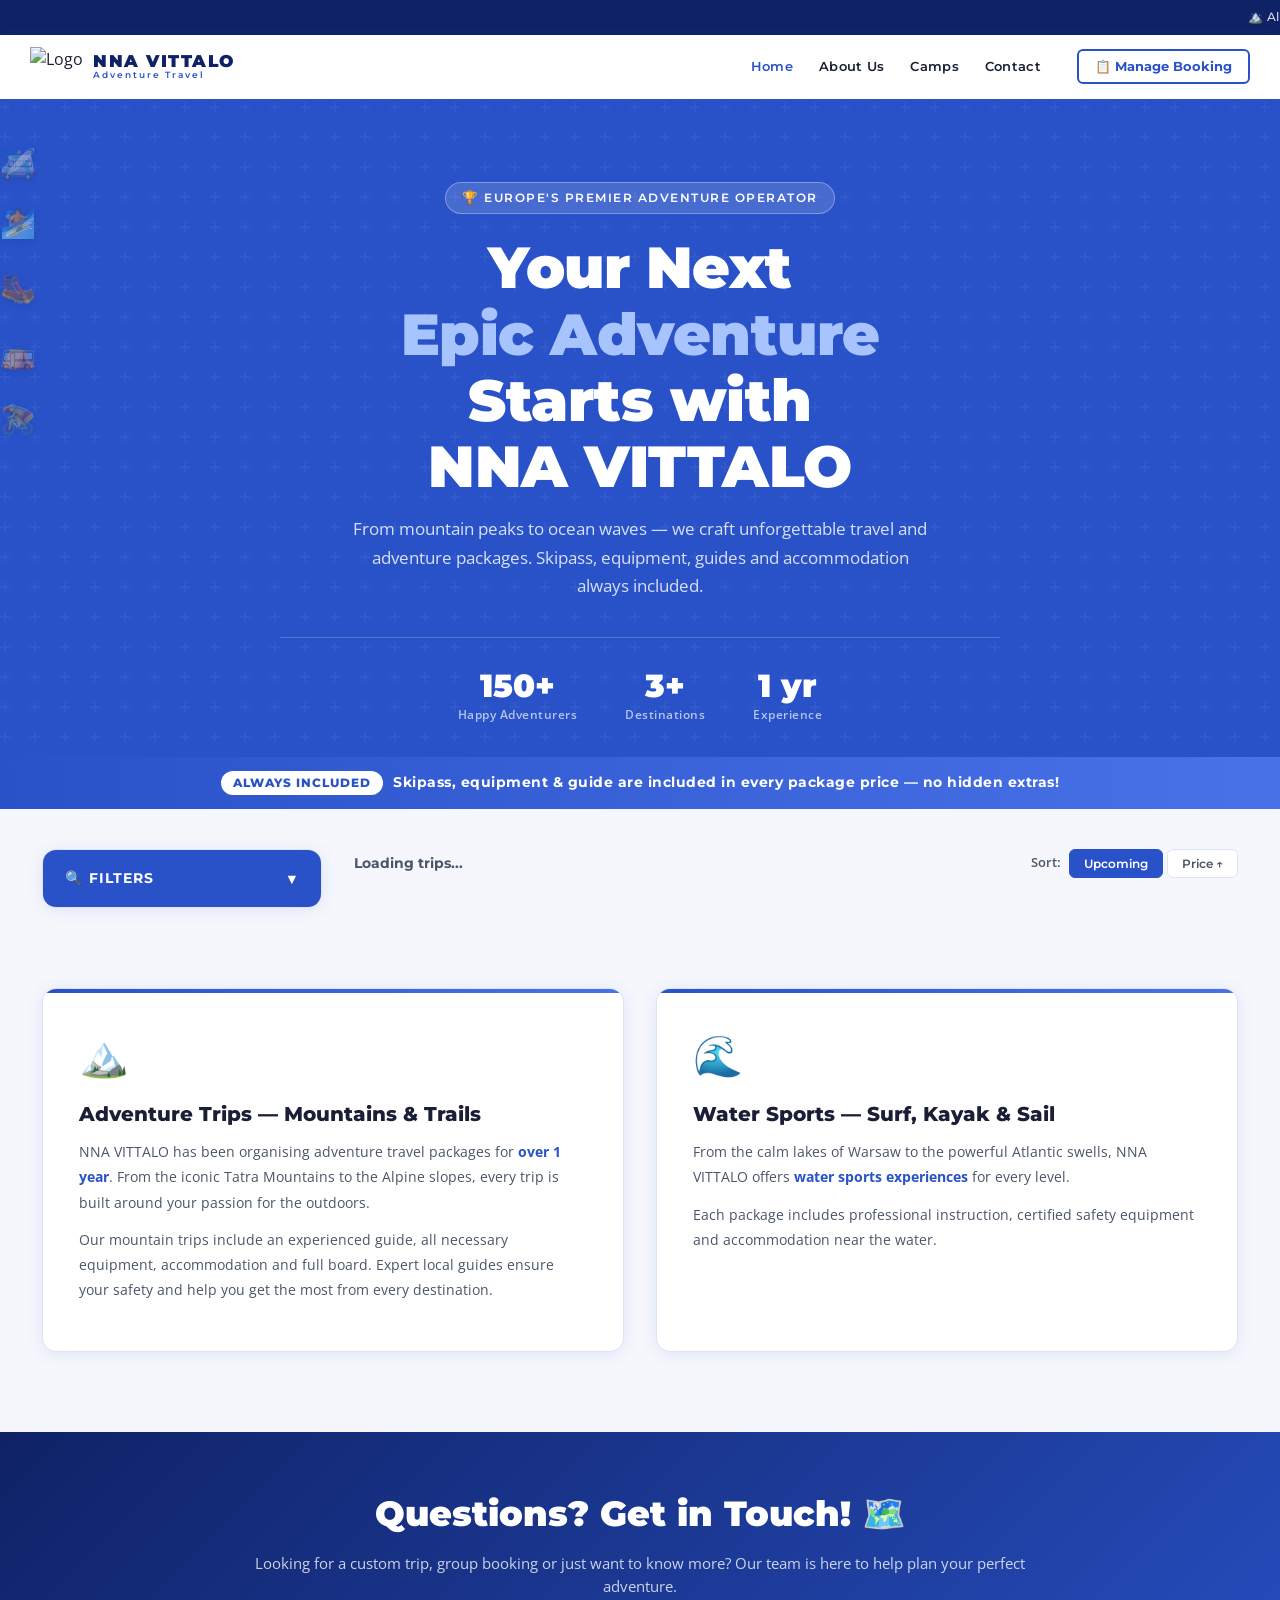
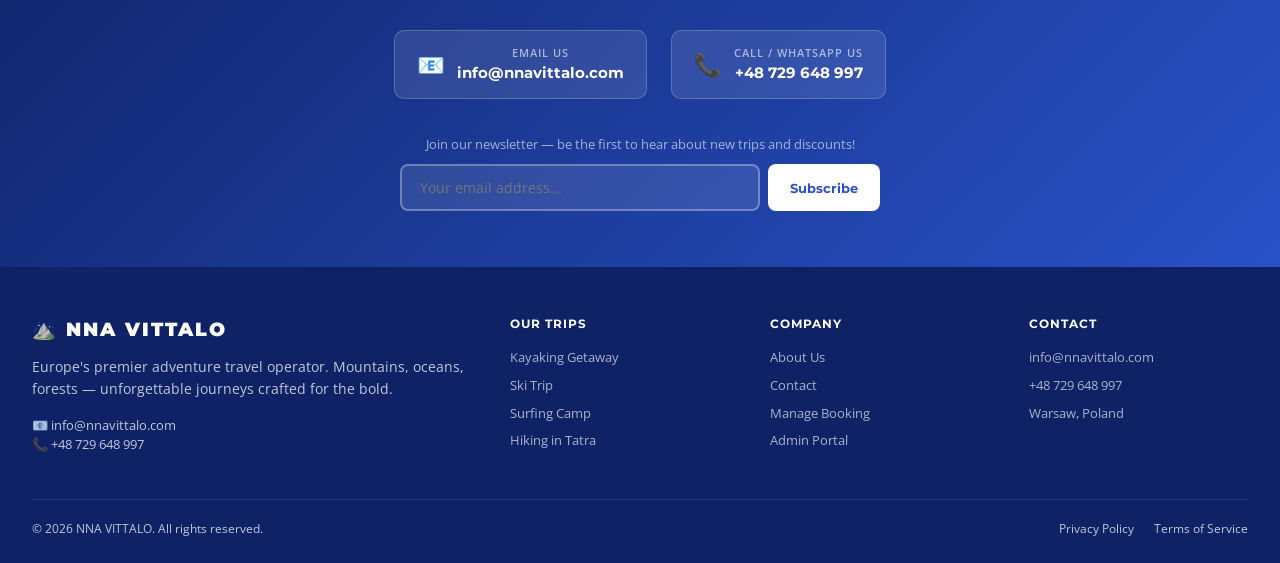
==== commit 741448c4: "Add Admin Portal link under Company section in footer Co-authored-by: nipyu <56925883+nipyu@users.no" ====
--- a/index.html
+++ b/index.html
@@ -997,7 +997,7 @@
       <div style="font-size:.82rem">📧 info@nnavittalo.com<br>📞 +48 729 648 997</div>
     </div>
     <div class="footer-col"><h4>Our Trips</h4><a href="#" onclick="showHomeView('#packages'); return false;">Kayaking Getaway</a><a href="#" onclick="showHomeView('#packages'); return false;">Ski Trip</a><a href="#" onclick="showHomeView('#packages'); return false;">Surfing Camp</a><a href="#" onclick="showHomeView('#packages'); return false;">Hiking in Tatra</a></div>
-    <div class="footer-col"><h4>Company</h4><a href="#about" onclick="showHomeView('#about'); return false;">About Us</a><a href="#contact" onclick="showHomeView('#contact'); return false;">Contact</a><a href="#" onclick="openManageBookingModal(); return false;">Manage Booking</a></div>
+    <div class="footer-col"><h4>Company</h4><a href="#about" onclick="showHomeView('#about'); return false;">About Us</a><a href="#contact" onclick="showHomeView('#contact'); return false;">Contact</a><a href="#" onclick="openManageBookingModal(); return false;">Manage Booking</a><a href="#/admin" onclick="renderAdminView(); return false;">Admin Portal</a></div>
     <div class="footer-col"><h4>Contact</h4><a href="mailto:info@nnavittalo.com">info@nnavittalo.com</a><a href="https://wa.me/48729648997">+48 729 648 997</a><a href="#">Warsaw, Poland</a></div>
   </div>
   <div class="footer-bottom">
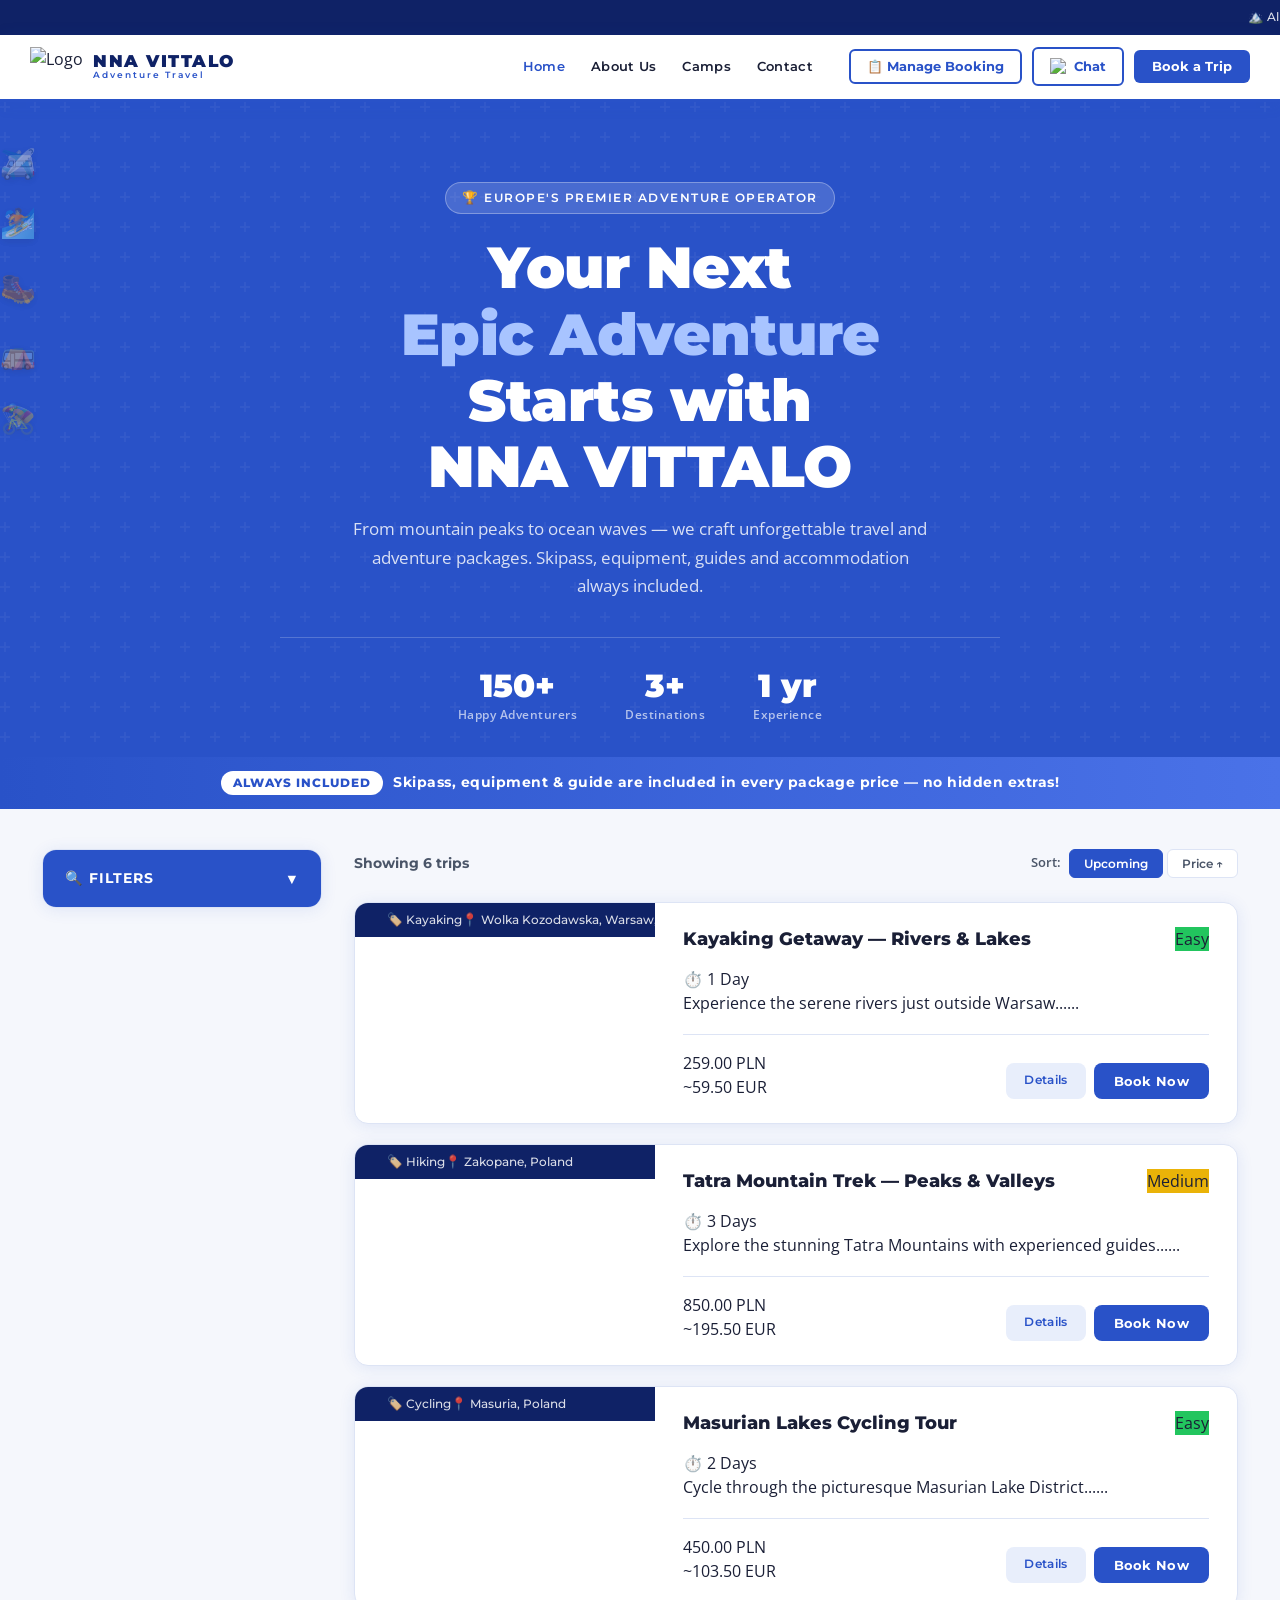
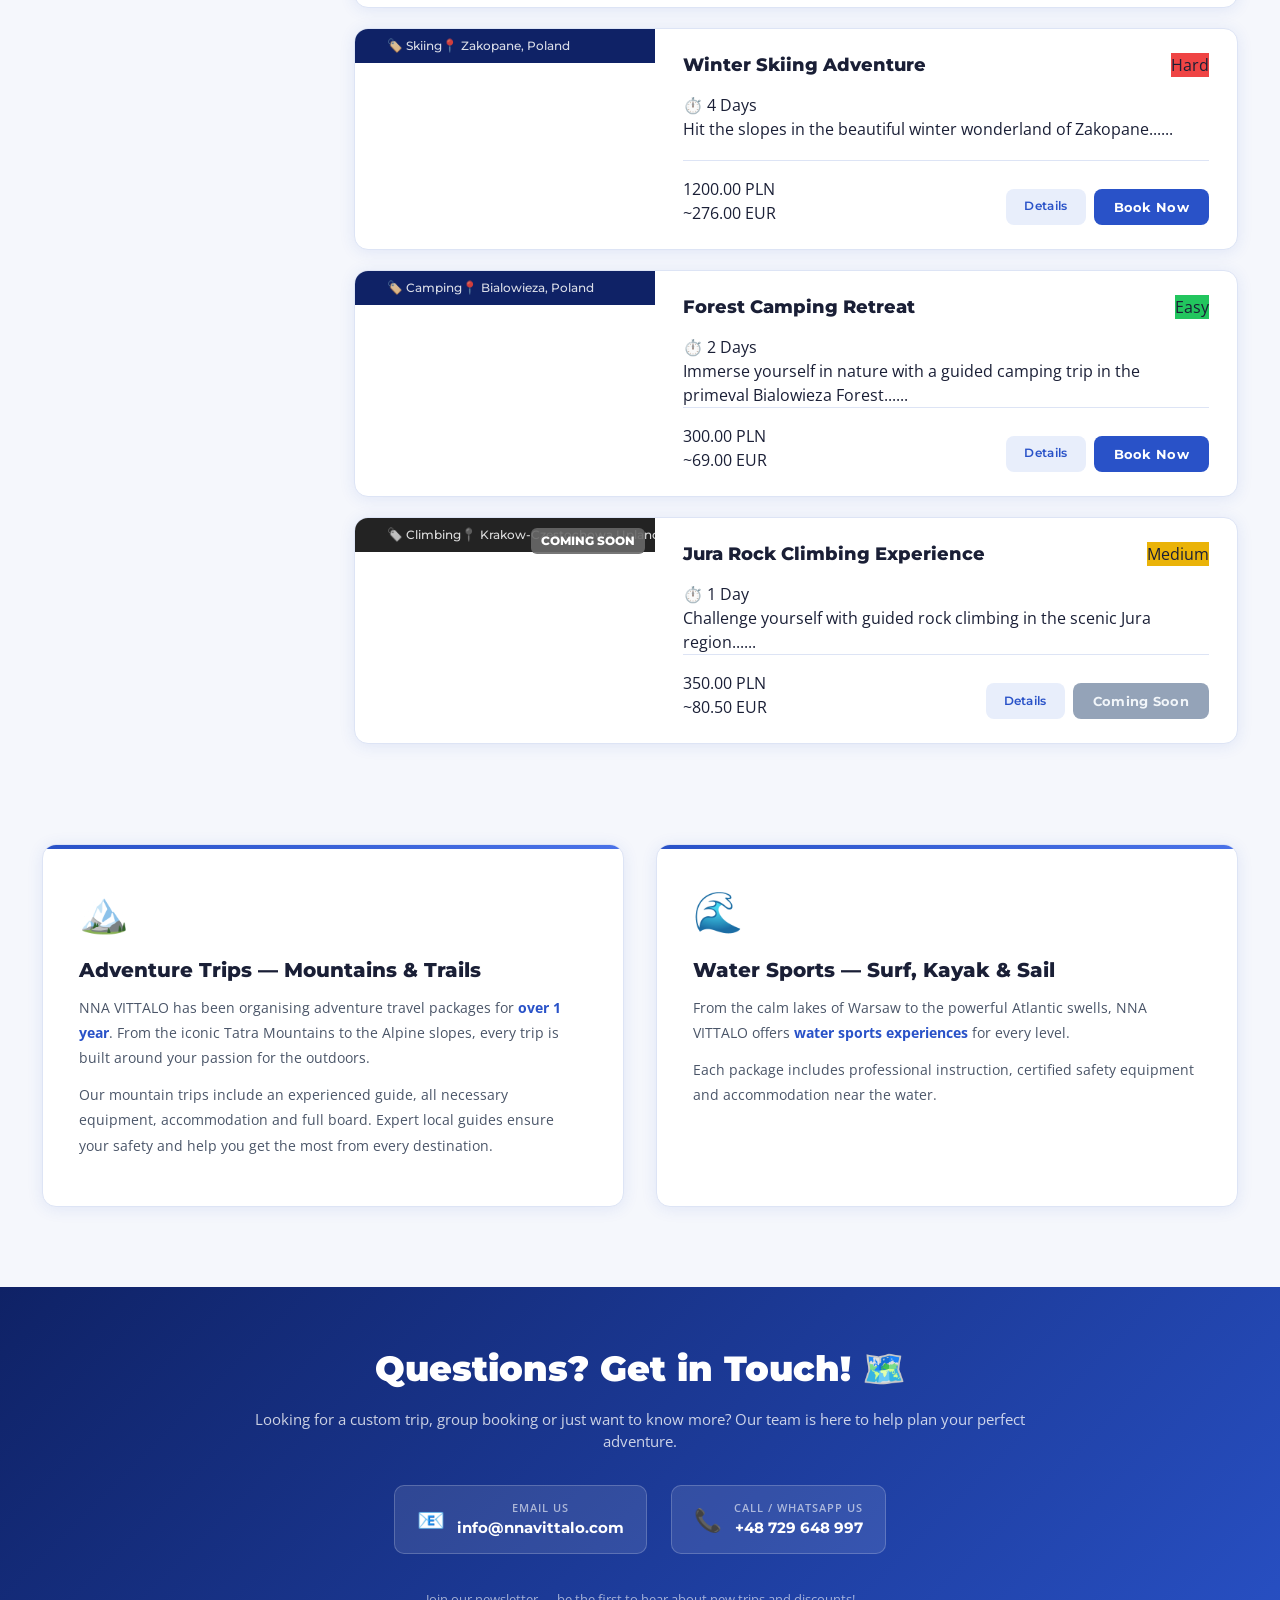
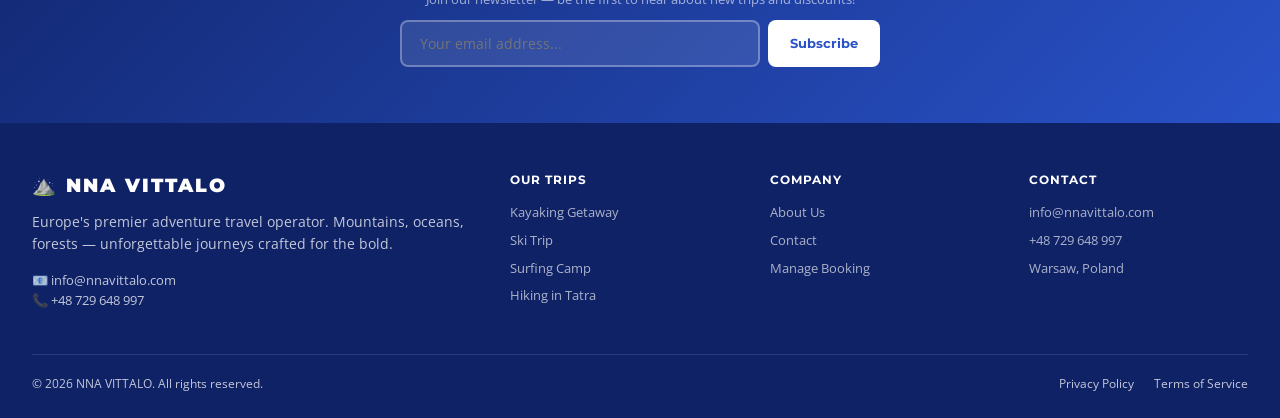
==== commit 33ed37c4: "fix: Restore missing admin-view, modal IDs, JS syntax, and navigation links Co-authored-by: storepee" ====
--- a/index.html
+++ b/index.html
@@ -8,542 +8,38 @@
 <meta name="viewport" content="width=device-width, initial-scale=1.0, maximum-scale=1.0, user-scalable=0" />
 <title>NNA VITTALO — Adventure Travel</title>
 <link href="https://fonts.googleapis.com/css2?family=Montserrat:wght@400;600;700;800;900&family=Open+Sans:wght@400;500;600&display=swap" rel="stylesheet" />
-<style>
-*,*::before,*::after{box-sizing:border-box;margin:0;padding:0}
-body{font-family:'Open Sans',sans-serif;background:#f5f7fc;color:#1a1f36;line-height:1.5}
-html{scroll-behavior:smooth}
-::-webkit-scrollbar{width:6px}
-::-webkit-scrollbar-track{background:#f5f7fc}
-::-webkit-scrollbar-thumb{background:#c0ccee;border-radius:3px}
-img{max-width:100%;display:block}
-a{color:inherit;text-decoration:none}
-button{cursor:pointer;font-family:inherit}
-
-/* Style for disabled inputs */
-.form-input:disabled {
-  background-color: #f7fafc;
-  cursor: not-allowed;
-  border-color: #e2e8f0;
-}
-
-/* NAV */
-.nav{background:#fff;border-bottom:3px solid #2952c8;position:sticky;top:0;z-index:200;box-shadow:0 2px 16px rgba(41,82,200,.10)}
-.nav-inner{max-width:1260px;margin:0 auto;display:flex;align-items:center;padding:0 20px;height:64px}
-.nav-logo{display:flex;align-items:center;gap:10px;text-decoration:none;flex-shrink:0;margin-right:auto}
-.nav-logo-icon{width:40px;height:40px;background:#2952c8;border-radius:8px;display:flex;align-items:center;justify-content:center;font-size:1.3rem}
-.nav-logo-text{font-family:'Montserrat',sans-serif;font-weight:900;font-size:1.05rem;color:#0f2266;letter-spacing:1.5px;line-height:1}
-.nav-logo-text small{display:block;font-size:.55rem;font-weight:600;color:#2952c8;letter-spacing:2px;margin-top:1px}
-.nav-links{display:flex;align-items:center;gap:2px}
-.nav-links a{font-family:'Montserrat',sans-serif;font-weight:600;font-size:.82rem;color:#1a1f36;padding:22px 12px;display:block;white-space:nowrap;border-bottom:3px solid transparent;margin-bottom:-3px;letter-spacing:.3px}
-.nav-links a:hover, .nav-links a.active{color:#2952c8;border-bottom-color:#2952c8}
-.nav-actions{display:flex;align-items:center;gap:10px;margin-left:24px}
-.btn-outline{font-family:'Montserrat',sans-serif;font-weight:700;font-size:.8rem;color:#2952c8;border:2px solid #2952c8;padding:8px 16px;border-radius:6px;background:none;transition:all .2s}
-.btn-outline:hover{background:#e8eefb}
-.btn-solid{font-family:'Montserrat',sans-serif;font-weight:700;font-size:.8rem;background:#2952c8;color:#fff;padding:9px 18px;border-radius:6px;border:none;white-space:nowrap;transition:all .2s}
-.btn-solid:hover{background:#1a3a9e}
-.hamburger{display:none;background:none;border:none;padding:8px;margin-left:12px;flex-direction:column;gap:5px}
-.hamburger span{display:block;width:24px;height:2px;background:#1a1f36;transition:all .2s}
-.mobile-menu{display:none;background:#fff;border-top:1px solid #dde4f5;padding:12px 20px 20px}
-.mobile-menu a{display:block;font-family:'Montserrat',sans-serif;font-weight:700;font-size:.92rem;color:#1a1f36;padding:12px 0;border-bottom:1px solid #f0f4ff}
-.mobile-menu-btns{display:flex;flex-direction:column;gap:10px;margin-top:12px;padding-top:12px;border-top:1px solid #dde4f5}
-.mobile-menu-btns button, .mobile-menu-btns a{width:100%;font-family:'Montserrat',sans-serif;font-weight:700;font-size:.85rem;padding:10px;border-radius:6px;text-align:center}
-
-/* TOPBAR */
-.topbar{background:#0f2266;color:rgba(255,255,255,.85);font-family:'Montserrat',sans-serif;font-weight:500;font-size:.78rem;padding:8px 32px;overflow:hidden;white-space:nowrap;display:flex;align-items:center}
-.scrolling-content{display:inline-block;padding-left:100%;animation:scroll-left 18s linear infinite}
-@keyframes scroll-left{from{transform:translateX(0)}to{transform:translateX(-100%)}}
-
-/* HERO */
-.hero{background:#2952c8;color:white;padding:80px 20px 0 20px;text-align:center;position:relative;overflow:hidden}
-.hero-bg{position:absolute;inset:0;opacity:.04;background-image:url("data:image/svg+xml,%3Csvg width='60' height='60' viewBox='0 0 60 60' xmlns='http://www.w3.org/2000/svg'%3E%3Cg fill='%23ffffff'%3E%3Cpath d='M36 34v-4h-2v4h-4v2h4v4h2v-4h4v-2h-4zm0-30V0h-2v4h-4v2h4v4h2V6h4V4h-4zM6 34v-4H4v4H0v2h4v4h2v-4h4v-2H6zM6 4V0H4v4H0v2h4v4h2V6h4V4H6z'/%3E%3C/g%3E%3C/svg%3E")}
-
-.hero-moving-icons{position:absolute;inset:0;width:100%;height:100%;pointer-events:none;overflow:hidden;z-index:1}
-.hero-moving-icons .icon-item{position:absolute;left:0;font-size:1.8rem;opacity:0.32;user-select:none;filter:drop-shadow(0 2px 4px rgba(0,0,0,0.15));will-change:transform}
-
-@keyframes floatAcrossRight{0%{transform:translateX(-80px) translateY(0) rotate(0deg)}50%{transform:translateX(50vw) translateY(-18px) rotate(8deg)}100%{transform:translateX(calc(100vw + 80px)) translateY(0) rotate(0deg)}}
-@keyframes floatAcrossLeft{0%{transform:translateX(calc(100vw + 80px)) translateY(0) rotate(0deg)}50%{transform:translateX(50vw) translateY(18px) rotate(-8deg)}100%{transform:translateX(-80px) translateY(0) rotate(0deg)}}
-
-.icon-1{top:6%;animation:floatAcrossRight 20s linear infinite 0s;font-size:2.1rem}
-.icon-2{top:6%;animation:floatAcrossRight 20s linear infinite -10s;font-size:1.9rem}
-.icon-3{top:15%;animation:floatAcrossLeft 24s linear infinite 0s;font-size:2.2rem}
-.icon-4{top:15%;animation:floatAcrossLeft 24s linear infinite -12s;font-size:1.8rem}
-.icon-5{top:25%;animation:floatAcrossRight 22s linear infinite -5.5s;font-size:2.0rem}
-.icon-6{top:25%;animation:floatAcrossRight 22s linear infinite -16.5s;font-size:1.8rem}
-.icon-7{top:35%;animation:floatAcrossLeft 26s linear infinite -6.5s;font-size:2.1rem}
-.icon-8{top:35%;animation:floatAcrossLeft 26s linear infinite -19.5s;font-size:1.7rem}
-.icon-9{top:45%;animation:floatAcrossRight 20s linear infinite -3s;font-size:2.0rem}
-.icon-10{top:45%;animation:floatAcrossRight 20s linear infinite -13s;font-size:1.8rem}
-
-.hero-inner{position:relative;z-index:2;max-width:720px;margin:0 auto}
-.hero-badge{display:inline-flex;align-items:center;gap:8px;background:rgba(255,255,255,.15);border:1px solid rgba(255,255,255,.3);color:#fff;font-family:'Montserrat',sans-serif;font-weight:600;font-size:.78rem;padding:6px 16px;border-radius:50px;letter-spacing:1.5px;text-transform:uppercase;margin-bottom:20px}
-.hero h1{font-family:'Montserrat',sans-serif;font-weight:900;font-size:clamp(2.2rem,5vw,3.6rem);color:#fff;line-height:1.15;margin-bottom:16px;letter-spacing:-.5px}
-.hero h1 span{color:#a8c4ff}
-.hero p{font-size:1.05rem;color:rgba(255,255,255,.82);max-width:580px;margin:0 auto 36px;line-height:1.7}
-.hero-stats{display:flex;justify-content:center;gap:48px;flex-wrap:wrap;padding:32px 0;border-top:1px solid rgba(255,255,255,.2)}
-.hero-stats div{text-align:center}
-.hero-stats strong{font-family:'Montserrat',sans-serif;font-weight:900;font-size:2rem;color:#fff;display:block;line-height:1}
-.hero-stats small{font-size:.78rem;color:rgba(255,255,255,.65);font-weight:600;letter-spacing:.5px;margin-top:4px;display:block}
-
-/* BANNER */
-.banner{background:linear-gradient(90deg,#2952c8,#4a72e8);color:#fff;text-align:center;padding:14px 32px;font-family:'Montserrat',sans-serif;font-weight:700;font-size:.88rem;letter-spacing:.5px;display:flex;align-items:center;justify-content:center;gap:10px;flex-wrap:wrap}
-.banner-pill{background:#fff;color:#2952c8;padding:3px 12px;border-radius:50px;font-size:.75rem;font-weight:800;letter-spacing:1px;text-transform:uppercase}
-
-/* MAIN LAYOUT */
-.main-wrap{max-width:1260px;margin:0 auto;display:grid;grid-template-columns:280px 1fr;gap:32px;padding:40px 32px 80px;align-items:start}
-
-/* FILTERS */
-.filters-sidebar{background:#fff;border:1px solid #dde4f5;border-radius:14px;overflow:hidden;box-shadow:0 2px 16px rgba(41,82,200,.10)}
-.filters-header{background:#2952c8;padding:18px 22px;display:flex;justify-content:space-between;align-items:center;cursor:pointer;user-select:none}
-.filters-header h3{font-family:'Montserrat',sans-serif;font-weight:700;font-size:.88rem;color:#fff;letter-spacing:1px;text-transform:uppercase}
-.filters-header .arr{color:#fff;font-size:.9rem;transition:transform .2s;display:inline-block}
-.fgroup{border-bottom:1px solid #dde4f5;padding:18px 22px}
-.fgroup:last-of-type{border-bottom:none}
-.fgroup-title{font-family:'Montserrat',sans-serif;font-weight:700;font-size:.75rem;color:#4a5568;text-transform:uppercase;letter-spacing:1px;margin-bottom:12px}
-.chk-opt{display:flex;align-items:center;gap:10px;font-size:.85rem;font-weight:500;color:#1a1f36;cursor:pointer;padding:4px 0}
-.chk-opt input{accent-color:#2952c8;width:16px;height:16px;cursor:pointer}
-.diff-btns{display:flex;flex-wrap:wrap;gap:7px}
-.diff-btn{font-family:'Montserrat',sans-serif;font-size:.72rem;font-weight:600;padding:5px 12px;border-radius:50px;border:1.5px solid #dde4f5;cursor:pointer;background:#fff;color:#4a5568}
-.diff-btn.active{background:#2952c8;color:#fff;border-color:#2952c8}
-.filters-apply{display:block;width:calc(100% - 44px);margin:18px 22px;background:#2952c8;color:#fff;border:none;padding:12px;border-radius:8px;font-family:'Montserrat',sans-serif;font-weight:700;font-size:.85rem;cursor:pointer}
-.filters-apply:hover{background:#1a3a9e}
-
-/* TRIPS LIST */
-.trips-header{display:flex;justify-content:space-between;align-items:center;margin-bottom:24px;flex-wrap:wrap;gap:12px}
-.sort-btns{display:flex;gap:4px}
-.sort-btn{font-family:'Montserrat',sans-serif;font-size:.75rem;font-weight:600;padding:6px 14px;border-radius:6px;border:1.5px solid #dde4f5;background:#fff;color:#4a5568;cursor:pointer}
-.sort-btn.active{background:#2952c8;color:#fff;border-color:#2952c8}
-
-/* TRIP CARD */
-.trip-card{background:#fff;border:1px solid #dde4f5;border-radius:14px;overflow:hidden;box-shadow:0 2px 16px rgba(41,82,200,.10);display:grid;grid-template-columns:300px 1fr;transition:box-shadow .2s,transform .2s;cursor:pointer;margin-bottom:20px}
-.trip-card:hover{box-shadow:0 8px 40px rgba(41,82,200,.18);transform:translateY(-2px)}
-.trip-img{position:relative;min-height:220px;overflow:hidden;background:linear-gradient(145deg,#1a3a9e,#2952c8)}
-.trip-img img{position:absolute;inset:0;width:100%;height:100%;object-fit:cover}
-.trip-badges{position:absolute;top:12px;left:12px;display:flex;flex-direction:column;gap:6px;z-index:2}
-.badge{font-family:'Montserrat',sans-serif;font-size:.68rem;font-weight:700;padding:4px 10px;border-radius:4px;letter-spacing:.5px;text-transform:uppercase}
-.badge-blue{background:#2952c8;color:#fff}
-.badge-white{background:#fff;color:#2952c8}
-.badge-accent{background:#ff6b35;color:#fff}
-.badge-green{background:#22c55e;color:#fff}
-.badge-dark{background:#0f2266;color:#fff}
-.trip-body{padding:24px 28px;display:flex;flex-direction:column}
-.trip-tags{display:flex;align-items:center;gap:8px;margin-bottom:10px;flex-wrap:wrap}
-.tag{font-family:'Montserrat',sans-serif;font-size:.7rem;font-weight:700;padding:3px 10px;border-radius:4px;text-transform:uppercase;letter-spacing:.5px}
-.tag-water{background:#e0f2fe;color:#0369a1}
-.tag-sport{background:#e8eefb;color:#2952c8}
-.tag-winter{background:#eef2ff;color:#3730a3}
-.tag-tatra{background:#f0fdf4;color:#166534}
-.tag-chill{background:#e8faf0;color:#166534}
-.tag-family{background:#fef3e8;color:#c05900}
-.tag-culture{background:#fefce8;color:#854d0e}
-.tag-hiking{background:#e8eefb;color:#2952c8}
-.trip-title{font-family:'Montserrat',sans-serif;font-weight:800;font-size:1.15rem;color:#1a1f36;margin-bottom:6px;line-height:1.3}
-.trip-loc{font-size:.83rem;color:#7a8599;font-weight:500;margin-bottom:4px}
-.trip-date-text{font-size:.78rem;font-weight:600;margin-bottom:14px;color:#2952c8}
-.trip-features{display:flex;gap:8px;flex-wrap:wrap;margin-bottom:16px}
-.feature-tag{font-size:.75rem;font-weight:600;color:#4a5568;background:#f5f7fc;border:1px solid #dde4f5;padding:4px 10px;border-radius:50px}
-.trip-footer{margin-top:auto;display:flex;align-items:flex-end;justify-content:space-between;padding-top:16px;border-top:1px solid #dde4f5;flex-wrap:wrap;gap:12px}
-.trip-price-label{font-size:.72rem;font-weight:600;color:#7a8599;text-transform:uppercase;letter-spacing:.5px}
-.trip-price{font-family:'Montserrat',sans-serif;font-weight:900;font-size:1.5rem;color:#2952c8;line-height:1}
-.trip-price span{font-size:.85rem;font-weight:700}
-.trip-price small{font-size:.85rem;font-weight:700;color:#7a8599;margin-left:6px}
-.trip-included{font-size:.72rem;font-weight:700;color:#22c55e;display:flex;align-items:center;gap:4px;margin-top:4px}
-.trip-btns{display:flex;gap:8px}
-.btn-book{font-family:'Montserrat',sans-serif;font-weight:700;font-size:.82rem;background:#2952c8;color:#fff;padding:10px 20px;border-radius:8px;border:none;letter-spacing:.3px;white-space:nowrap;transition:background .2s}
-.btn-book:hover{background:#1a3a9e}
-.btn-details{font-family:'Montserrat',sans-serif;font-weight:600;font-size:.78rem;color:#2952c8;background:#e8eefb;padding:8px 18px;border-radius:8px;border:none;letter-spacing:.3px;white-space:nowrap;transition:background .2s}
-.btn-details:hover{background:#d0dcf8}
-
-/* DYNAMIC PACKAGE PAGE VIEW */
-.pkg-page-wrap{max-width:1100px;margin:0 auto;padding:32px 20px 80px}
-.pkg-breadcrumb{display:flex;align-items:center;gap:8px;font-family:'Montserrat',sans-serif;font-size:.82rem;font-weight:600;color:#2952c8;margin-bottom:20px;cursor:pointer}
-.pkg-hero-banner{position:relative;border-radius:16px;overflow:hidden;height:380px;background:#0f2266;margin-bottom:32px;box-shadow:0 8px 30px rgba(15,34,102,.15)}
-.pkg-hero-banner img{width:100%;height:100%;object-fit:cover}
-.pkg-hero-overlay{position:absolute;inset:0;background:linear-gradient(180deg,rgba(15,34,102,.2) 0%,rgba(15,34,102,.85) 100%);display:flex;flex-direction:column;justify-content:flex-end;padding:32px}
-.pkg-hero-badges{display:flex;gap:8px;margin-bottom:12px;flex-wrap:wrap}
-.pkg-hero-title{font-family:'Montserrat',sans-serif;font-weight:900;font-size:clamp(1.8rem,4vw,2.8rem);color:#fff;margin-bottom:8px;line-height:1.25}
-.pkg-hero-loc{color:rgba(255,255,255,.92);font-size:1rem;font-weight:600;display:flex;align-items:center;gap:8px;flex-wrap:wrap}
-.pkg-hero-loc-item{display:inline-flex;align-items:center;gap:4px}
-.pkg-hero-loc-sep{opacity:.6}
-
-.pkg-layout{display:grid;grid-template-columns:1fr 360px;gap:36px;align-items:start}
-.pkg-main-card{background:#fff;border-radius:16px;padding:32px;border:1px solid #dde4f5;box-shadow:0 2px 16px rgba(41,82,200,.08)}
-.pkg-section-title{font-family:'Montserrat',sans-serif;font-weight:800;font-size:1.15rem;color:#0f2266;margin-bottom:14px;letter-spacing:-.2px}
-.pkg-desc{font-size:.95rem;color:#4a5568;line-height:1.8;margin-bottom:28px}
-.pkg-amenities-list{display:grid;grid-template-columns:1fr 1fr;gap:12px;margin-bottom:28px}
-.pkg-amenity-card{background:#f0f4ff;border-radius:10px;padding:12px 16px;font-size:.88rem;color:#1a1f36;font-weight:600;display:flex;align-items:center;gap:10px}
-
-.pkg-booking-card{background:#fff;border-radius:16px;padding:28px;border:2px solid #2952c8;box-shadow:0 8px 30px rgba(41,82,200,.12);position:sticky;top:84px}
-.pkg-price-calc-box{background:#f8fafc;border-radius:12px;padding:18px;margin-bottom:20px;border:1px solid #e2e8f0}
-.pkg-price-head{font-size:.75rem;font-weight:700;color:#7a8599;text-transform:uppercase;letter-spacing:1px;margin-bottom:4px}
-.pkg-price-amount{font-family:'Montserrat',sans-serif;font-weight:900;font-size:2.2rem;color:#2952c8;line-height:1}
-.pkg-price-eur{font-size:.9rem;font-weight:700;color:#4a5568;margin-left:6px}
-.pkg-field-group{margin-bottom:16px}
-.pkg-field-label{font-family:'Montserrat',sans-serif;font-size:.72rem;font-weight:700;color:#4a5568;text-transform:uppercase;letter-spacing:1px;display:block;margin-bottom:6px}
-.pkg-select{width:100%;padding:12px;border:1.5px solid #cbd5e0;border-radius:10px;font-size:.9rem;font-family:'Open Sans',sans-serif;font-weight:600;color:#1a1f36;background:#fff;outline:none}
-.pkg-select:focus{border-color:#2952c8}
-
-/* INFO SECTIONS */
-.info-grid{max-width:1260px;margin:0 auto;padding:0 32px 80px;display:grid;grid-template-columns:1fr 1fr;gap:32px}
-.info-card{background:#fff;border:1px solid #dde4f5;border-radius:14px;padding:36px;box-shadow:0 2px 16px rgba(41,82,200,.10);position:relative;overflow:hidden}
-.info-card::before{content:'';position:absolute;top:0;left:0;right:0;height:4px;background:linear-gradient(90deg,#2952c8,#4a72e8)}
-.info-icon{font-size:2.5rem;margin-bottom:16px}
-.info-card h2{font-family:'Montserrat',sans-serif;font-weight:800;font-size:1.25rem;color:#1a1f36;margin-bottom:12px;line-height:1.3}
-.info-card p{font-size:.9rem;color:#4a5568;line-height:1.75;margin-bottom:12px}
-
-/* CONTACT */
-.contact{background:linear-gradient(135deg,#0f2266,#2952c8);padding:56px 32px;text-align:center}
-.contact-inner{max-width:800px;margin:0 auto}
-.contact h2{font-family:'Montserrat',sans-serif;font-weight:900;font-size:clamp(1.6rem,3vw,2.2rem);color:#fff;margin-bottom:12px}
-.contact p{color:rgba(255,255,255,.78);font-size:.95rem;margin-bottom:32px}
-.contact-cards{display:flex;justify-content:center;gap:24px;flex-wrap:wrap;margin-bottom:36px}
-.contact-card{display:flex;align-items:center;gap:12px;background:rgba(255,255,255,.1);border:1px solid rgba(255,255,255,.2);border-radius:10px;padding:14px 22px;text-decoration:none;color:#fff}
-.contact-card-icon{font-size:1.4rem}
-.contact-card-label{font-size:.7rem;color:rgba(255,255,255,.6);font-weight:600;text-transform:uppercase;letter-spacing:1px}
-.contact-card-val{font-family:'Montserrat',sans-serif;font-weight:700;font-size:.92rem}
-.nl-form{max-width:480px;margin:0 auto;display:flex;gap:8px;flex-wrap:wrap}
-.nl-form input{flex:1;min-width:200px;padding:12px 18px;border-radius:8px;border:2px solid rgba(255,255,255,.3);background:rgba(255,255,255,.1);color:#fff;font-size:.88rem;font-family:'Open Sans',sans-serif;outline:none}
-.nl-form button{padding:12px 22px;background:#fff;color:#2952c8;border:none;border-radius:8px;font-family:'Montserrat',sans-serif;font-weight:700;font-size:.82rem;white-space:nowrap}
-
-/* FOOTER */
-.footer{background:#0f2266;color:rgba(255,255,255,.75);padding:48px 32px 24px}
-.footer-grid{max-width:1260px;margin:0 auto;display:grid;grid-template-columns:2fr 1fr 1fr 1fr;gap:40px;margin-bottom:40px}
-.footer-brand{font-family:'Montserrat',sans-serif;font-weight:900;font-size:1.2rem;color:#fff;letter-spacing:2px;margin-bottom:12px}
-.footer-tagline{font-size:.85rem;line-height:1.6;margin-bottom:16px}
-.footer-col h4{font-family:'Montserrat',sans-serif;font-weight:700;font-size:.78rem;color:#fff;text-transform:uppercase;letter-spacing:1px;margin-bottom:14px}
-.footer-col a{display:block;font-size:.82rem;color:rgba(255,255,255,.65);margin-bottom:8px}
-.footer-col a:hover{color:#fff}
-.footer-bottom{max-width:1260px;margin:0 auto;border-top:1px solid rgba(255,255,255,.1);padding-top:20px;display:flex;justify-content:space-between;align-items:center;flex-wrap:wrap;gap:8px;font-size:.78rem}
-
-/* MODAL OVERLAY & BOX */
-.modal-overlay{position:fixed;inset:0;background:rgba(15,34,102,.8);z-index:1000;display:flex;align-items:center;justify-content:center;overflow-y:auto;backdrop-filter:blur(4px);padding:24px 16px}
-.modal-box{background:#fff;border-radius:18px;max-width:650px;width:100%;box-shadow:0 24px 80px rgba(15,34,102,.35);animation:slideUp .3s ease-out;position:relative;overflow:hidden;max-height:90vh;display:flex;flex-direction:column}
-.modal-header{background:#0f2266;color:#fff;padding:20px 28px;display:flex;align-items:center;justify-content:space-between;flex-shrink:0}
-.modal-header h3{font-family:'Montserrat',sans-serif;font-weight:800;font-size:1.2rem}
-.modal-close{background:rgba(255,255,255,.15);border:none;color:#fff;width:34px;height:34px;border-radius:50%;font-size:1.1rem;display:flex;align-items:center;justify-content:center;cursor:pointer}
-.modal-body{padding:28px;overflow-y:auto}
-
-.form-label{font-family:'Montserrat',sans-serif;font-size:.72rem;font-weight:700;color:#4a5568;text-transform:uppercase;letter-spacing:1px;display:block;margin-bottom:6px}
-.form-input{width:100%;padding:11px 14px;border:1.5px solid #cbd5e0;border-radius:8px;font-size:.88rem;margin-bottom:14px;box-sizing:border-box;font-family:'Open Sans',sans-serif;outline:none}
-.form-input:focus{border-color:#2952c8}
-.btn-submit-modal{width:100%;background:#2952c8;color:#fff;border:none;padding:14px;border-radius:10px;font-family:'Montserrat',sans-serif;font-weight:800;font-size:.95rem;cursor:pointer;transition:background .2s;margin-top:10px}
-.btn-submit-modal:hover{background:#1a3a9e}
-
-.guest-card-box{background:#f8fafc;border:1px solid #dde4f5;border-radius:10px;padding:14px;margin-bottom:12px}
-.guest-card-header{font-family:'Montserrat',sans-serif;font-size:.78rem;font-weight:700;color:#2952c8;margin-bottom:8px;text-transform:uppercase}
-
-/* TOAST */
-.toast{position:fixed;bottom:40px;left:50%;transform:translateX(-50%) translateY(80px);background:rgba(15,34,102,0.92);backdrop-filter:blur(8px);color:#fff;padding:16px 28px;border-radius:12px;font-family:'Montserrat',sans-serif;font-weight:600;font-size:0.9rem;border:1px solid rgba(74,114,232,0.5);box-shadow:0 12px 40px rgba(0,0,0,0.25);z-index:9999;opacity:0;visibility:hidden;transition:transform .4s cubic-bezier(0.175,0.885,0.32,1.275),opacity .3s ease;pointer-events:none;text-align:center}
-.toast.show{transform:translateX(-50%) translateY(0);opacity:1;visibility:visible}
-
-@keyframes slideUp{from{opacity:0;transform:translateY(30px)}to{opacity:1;transform:translateY(0)}}
-
-
-/* DISABLED PACKAGE STYLES */
-.trip-card.disabled { opacity: 0.95; }
-.card-img-wrap { position: relative; }
-.coming-soon-badge { position: absolute; top: 12px; left: 12px; background: #e53e3e; color: #fff; font-family: 'Montserrat', sans-serif; font-size: 0.72rem; font-weight: 800; padding: 4px 10px; border-radius: 6px; text-transform: uppercase; letter-spacing: 0.8px; z-index: 2; box-shadow: 0 2px 8px rgba(0,0,0,0.25); }
-.btn-book.disabled, .btn-submit-modal.disabled { background: #94a3b8 !important; color: #f1f5f9 !important; cursor: not-allowed !important; box-shadow: none !important; pointer-events: none; }
-
-/* REFACTORED ITINERARY DROPDOWN BOX */
-.itinerary-dropdown-card { background: #f8fafc; border: 1.5px solid #dde4f5; border-radius: 12px; padding: 20px; margin-top: 16px; }
-.itinerary-select { width: 100%; padding: 12px; border: 1.5px solid #cbd5e0; border-radius: 8px; font-family: 'Open Sans', sans-serif; font-size: 0.9rem; font-weight: 600; color: #0f2266; background: #fff; margin-bottom: 16px; outline: none; cursor: pointer; }
-.itinerary-content-box { background: #fff; border: 1px solid #e2e8f0; border-radius: 10px; padding: 18px; font-size: 0.92rem; color: #334155; line-height: 1.7; whitespace: pre-line; }
-
-/* ADMIN DASHBOARD UI */
-.admin-wrap { max-width: 1200px; margin: 0 auto; padding: 32px 20px 80px; }
-.admin-header { display: flex; justify-content: space-between; align-items: center; margin-bottom: 24px; flex-wrap: wrap; gap: 16px; border-bottom: 2px solid #e2e8f0; padding-bottom: 16px; }
-.admin-title { font-family: 'Montserrat', sans-serif; font-weight: 900; font-size: 1.8rem; color: #0f2266; }
-.admin-nav { display: flex; gap: 12px; margin-bottom: 24px; }
-.admin-tab-btn { font-family: 'Montserrat', sans-serif; font-weight: 700; font-size: 0.88rem; padding: 10px 20px; border-radius: 8px; border: 1.5px solid #2952c8; background: #fff; color: #2952c8; cursor: pointer; transition: all 0.2s; }
-.admin-tab-btn.active { background: #2952c8; color: #fff; }
-.admin-card { background: #fff; border-radius: 16px; padding: 28px; border: 1px solid #dde4f5; box-shadow: 0 4px 20px rgba(41,82,200,0.08); margin-bottom: 32px; }
-.admin-form-grid { display: grid; grid-template-columns: 1fr 1fr; gap: 16px; }
-.admin-form-full { grid-column: 1 / -1; }
-.admin-table-wrap { overflow-x: auto; }
-.admin-table { width: 100%; border-collapse: collapse; text-align: left; font-size: 0.88rem; }
-.admin-table th { background: #f1f5f9; color: #0f2266; font-family: 'Montserrat', sans-serif; font-weight: 700; padding: 12px 14px; border-bottom: 2px solid #cbd5e0; }
-.admin-table td { padding: 12px 14px; border-bottom: 1px solid #e2e8f0; vertical-align: middle; }
-.status-pill { font-weight: 700; font-size: 0.75rem; padding: 4px 10px; border-radius: 20px; text-transform: uppercase; display: inline-block; }
-.status-pending { background: #fef3c7; color: #92400e; }
-.status-paid { background: #dcfce7; color: #166534; }
-.status-failed { background: #fee2e2; color: #991b1b; }
-.btn-sm-edit { background: #2952c8; color: #fff; border: none; padding: 6px 12px; border-radius: 6px; font-weight: 700; font-size: 0.78rem; cursor: pointer; }
-.btn-sm-logout { background: #e53e3e; color: #fff; border: none; padding: 8px 16px; border-radius: 8px; font-weight: 700; font-size: 0.82rem; cursor: pointer; }
-.toggle-switch-wrap { display: flex; align-items: center; gap: 10px; margin-top: 6px; }
-
-/* RESPONSIVE */
-@media(max-width:980px){
-  .main-wrap{grid-template-columns:1fr}
-  .pkg-layout{grid-template-columns:1fr}
-  .pkg-booking-card{position:static;margin-top:24px}
-  .info-grid{grid-template-columns:1fr}
-  .footer-grid{grid-template-columns:1fr 1fr}
-}
-@media(max-width:768px){
-  .nav-links, .nav-actions{display:none !important}
-  .hamburger{display:flex !important}
-  .mobile-menu.open{display:block !important}
-}
-@media(max-width:640px){
-  .trip-card{grid-template-columns:1fr}
-  .trip-img{min-height:200px}
-  .trip-body{padding:18px}
-  .topbar{padding:8px 16px;font-size:.72rem}
-  .pkg-amenities-list{grid-template-columns:1fr}
-  .pkg-page-wrap{padding:16px 12px 60px}
-  .pkg-hero-banner{height:auto;min-height:360px;margin-bottom:20px}
-  .pkg-hero-overlay{padding:20px 16px}
-  .pkg-hero-badges{gap:6px;margin-bottom:10px}
-  .pkg-hero-title{font-size:1.45rem;line-height:1.3;margin-bottom:12px}
-  .pkg-hero-loc{font-size:.82rem;gap:6px 10px;line-height:1.4;margin-top:2px}
-  .pkg-hero-loc-sep{display:none}
-  .pkg-hero-loc-item{background:rgba(255,255,255,.14);backdrop-filter:blur(4px);padding:5px 10px;border-radius:6px;border:1px solid rgba(255,255,255,.2)}
-  .pkg-main-card{padding:18px 14px}
-  .pkg-section-title{font-size:1.05rem}
-}
-
-/* IMAGE CAROUSEL / ROLLING GALLERY BAR */
-.pkg-carousel-container {
-  margin-bottom: 24px;
-  overflow-x: auto;
-  display: flex;
-  gap: 12px;
-  padding-bottom: 8px;
-  scroll-behavior: smooth;
-  -webkit-overflow-scrolling: touch;
-}
-.pkg-carousel-container::-webkit-scrollbar {
-  height: 6px;
-}
-.pkg-carousel-container::-webkit-scrollbar-track {
-  background: #f5f7fc;
-}
-.pkg-carousel-container::-webkit-scrollbar-thumb {
-  background: #2952c8;
-  border-radius: 3px;
-}
-.pkg-carousel-item {
-  flex: 0 0 220px;
-  height: 140px;
-  border-radius: 12px;
-  overflow: hidden;
-  box-shadow: 0 2px 8px rgba(41,82,200,.1);
-  background: #0f2266;
-}
-.pkg-carousel-item img {
-  width: 100%;
-  height: 100%;
-  object-fit: cover;
-  transition: transform .3s ease;
-}
-.pkg-carousel-item img:hover {
-  transform: scale(1.05);
-}
-
-/* SIDEBAR DATES & WHATSAPP CTA */
-.pkg-dates-list-box {
-  background: #f8fafc;
-  border: 1px solid #e2e8f0;
-  border-radius: 12px;
-  padding: 16px;
-  margin-bottom: 20px;
-}
-.pkg-dates-list-title {
-  font-family: 'Montserrat', sans-serif;
-  font-size: .75rem;
-  font-weight: 700;
-  color: #0f2266;
-  text-transform: uppercase;
-  letter-spacing: .8px;
-  margin-bottom: 10px;
-  display: flex;
-  align-items: center;
-  gap: 6px;
-}
-.pkg-dates-badges {
-  display: flex;
-  flex-wrap: wrap;
-  gap: 8px;
-}
-.pkg-date-badge {
-  background: #e8eefb;
-  color: #2952c8;
-  font-family: 'Montserrat', sans-serif;
-  font-size: .78rem;
-  font-weight: 700;
-  padding: 6px 12px;
-  border-radius: 20px;
-  border: 1px solid #c0ccee;
-  display: inline-flex;
-  align-items: center;
-  gap: 4px;
-}
-.pkg-doubts-text {
-  text-align: center;
-  font-size: .82rem;
-  font-weight: 600;
-  color: #7a8599;
-  margin-top: 14px;
-  margin-bottom: 8px;
-}
-.btn-whatsapp-chat {
-  display: flex;
-  align-items: center;
-  justify-content: center;
-  gap: 8px;
-  background-color: #25D366;
-  color: #ffffff;
-  font-family: 'Montserrat', sans-serif;
-  font-weight: 700;
-  font-size: .92rem;
-  padding: 12px 18px;
-  border-radius: 10px;
-  border: none;
-  width: 100%;
-  text-decoration: none;
-  transition: background-color .2s ease, transform .1s ease;
-  box-shadow: 0 4px 12px rgba(37,211,102,.25);
-}
-.btn-whatsapp-chat:hover {
-  background-color: #20bd5a;
-  color: #ffffff;
-}
-
-/* DAY-BY-DAY ITINERARY SECTION */
-.pkg-itinerary-section {
-  margin-top: 32px;
-  padding-top: 28px;
-  border-top: 1px solid #dde4f5;
-}
-.pkg-itinerary-title {
-  font-family: 'Montserrat', sans-serif;
-  font-weight: 800;
-  font-size: 1.15rem;
-  color: #0f2266;
-  letter-spacing: 0.5px;
-  margin-bottom: 24px;
-  display: flex;
-  align-items: center;
-  gap: 8px;
-  text-transform: uppercase;
-}
-.itinerary-timeline {
-  position: relative;
-  padding-left: 44px;
-}
-.itinerary-timeline::before {
-  content: '';
-  position: absolute;
-  top: 18px;
-  bottom: 18px;
-  left: 17px;
-  width: 2px;
-  border-left: 2px dashed #2952c8;
-}
-.itinerary-item {
-  position: relative;
-  margin-bottom: 18px;
-}
-.itinerary-item:last-child {
-  margin-bottom: 0;
-}
-.itinerary-number {
-  position: absolute;
-  left: -44px;
-  top: 10px;
-  width: 36px;
-  height: 36px;
-  background: #2952c8;
-  color: #ffffff;
-  border-radius: 50%;
-  font-family: 'Montserrat', sans-serif;
-  font-weight: 800;
-  font-size: .9rem;
-  display: flex;
-  align-items: center;
-  justify-content: center;
-  box-shadow: 0 2px 8px rgba(41,82,200,.3);
-  z-index: 2;
-}
-.itinerary-accordion {
-  background: #ffffff;
-  border: 1px solid #dde4f5;
-  border-radius: 12px;
-  overflow: hidden;
-  box-shadow: 0 2px 8px rgba(41,82,200,.04);
-  transition: border-color .2s ease;
-}
-.itinerary-accordion.open {
-  border-color: #2952c8;
-}
-.itinerary-header {
-  padding: 16px 20px;
-  display: flex;
-  justify-content: space-between;
-  align-items: center;
-  cursor: pointer;
-  user-select: none;
-  background: #ffffff;
-  transition: background-color .2s ease;
-}
-.itinerary-header:hover {
-  background: #f8fafc;
-}
-.itinerary-day-title {
-  font-family: 'Montserrat', sans-serif;
-  font-weight: 700;
-  font-size: .95rem;
-  color: #1a1f36;
-}
-.itinerary-icon {
-  font-size: .8rem;
-  color: #2952c8;
-  transition: transform .2s ease;
-}
-.itinerary-accordion.open .itinerary-icon {
-  transform: rotate(180deg);
-}
-.itinerary-content {
-  padding: 0 20px 18px 20px;
-  display: none;
-  font-size: .9rem;
-  color: #4a5568;
-  line-height: 1.7;
-  border-top: 1px solid #f0f4ff;
-  background: #ffffff;
-}
-.itinerary-accordion.open .itinerary-content {
-  display: block;
-}
-
-</style>
+
+
+<link rel="stylesheet" href="public/css/main.css">
+<link rel="stylesheet" href="public/css/components.css">
+
 </head>
 <body>
-
-<!-- TOPBAR Scrolling -->
 <div class="topbar">
   <div class="scrolling-content">
     <span>🏔️ All Passes, Equipment & Expert Guides Included in Every Package Price! &nbsp;&nbsp;&nbsp; 🚀 Direct Booking Powered by Supabase</span>
   </div>
 </div>
-
-<!-- NAV -->
 <nav class="nav">
   <div class="nav-inner">
-    <a href="#" onclick="showHomeView(); return false;" class="nav-logo">
+    <a href="#" href="index.html" class="nav-logo">
       <img src="https://image2url.com/r2/default/images/1775205068668-9ce153cf-7aa5-4e66-8e5e-013745d94b55.jpg" alt="Logo" style="height:40px; width:auto; display:block;">
       <div class="nav-logo-text">NNA VITTALO<small>Adventure Travel</small></div>
     </a>
 
     <div class="nav-links">
-      <a href="#" onclick="showHomeView(); return false;" class="active" id="nav-link-home">Home</a>
-      <a href="#about" onclick="showHomeView('#about'); return false;">About Us</a>
-      <a href="#packages" onclick="showHomeView('#packages'); return false;">Camps</a>
-      <a href="#contact" onclick="showHomeView('#contact'); return false;">Contact</a>
+      <a href="#" href="index.html" class="active" id="nav-link-home">Home</a>
+      <a href="#about" href="index.html#about">About Us</a>
+      <a href="#packages" href="index.html#packages">Camps</a>
+      <a href="#contact" href="index.html#contact">Contact</a>
     </div>
 
     <div class="nav-actions">
       <button class="btn-outline" onclick="openManageBookingModal()">📋 Manage Booking</button>
+      <a href="https://wa.me/48729648997" target="_blank" class="btn-outline" style="display:flex;align-items:center;gap:6px;text-decoration:none;">
+        <img src="https://upload.wikimedia.org/wikipedia/commons/6/6b/WhatsApp.svg" width="18" height="18" alt="WhatsApp"> Chat
+      </a>
+      <button class="btn-solid" onclick="window.location.href='index.html#packages'">Book a Trip</button>
     </div>
 
     <button class="hamburger" id="hamburger" onclick="toggleMobileMenu()">
@@ -552,21 +48,24 @@
   </div>
 
   <div class="mobile-menu" id="mobileMenu">
-    <a href="#" onclick="closeMobileMenu(); showHomeView(); return false;">🏠 Home</a>
-    <a href="#about" onclick="closeMobileMenu(); showHomeView('#about'); return false;">ℹ️ About Us</a>
-    <a href="#packages" onclick="closeMobileMenu(); showHomeView('#packages'); return false;">🏄 Camps</a>
-    <a href="#contact" onclick="closeMobileMenu(); showHomeView('#contact'); return false;">📞 Contact</a>
+    <a href="#" href="index.html" onclick="closeMobileMenu();">🏠 Home</a>
+    <a href="#about" href="index.html#about" onclick="closeMobileMenu();">ℹ️ About Us</a>
+    <a href="#packages" href="index.html#packages" onclick="closeMobileMenu();">🏄 Camps</a>
+    <a href="#contact" href="index.html#contact" onclick="closeMobileMenu();">📞 Contact</a>
     <div class="mobile-menu-btns">
       <button class="btn-outline" onclick="closeMobileMenu(); openManageBookingModal();">📋 Manage Booking</button>
+      <a href="https://wa.me/48729648997" class="btn-outline" style="background:#25D366; color:white; border:none; text-decoration:none;">
+        Chat on WhatsApp
+      </a>
+      <button class="btn-solid" onclick="closeMobileMenu(); window.location.href='index.html#packages';">
+        Book a Trip
+      </button>
     </div>
   </div>
 </nav>
 
-<!-- MAIN VIEWS CONTAINER -->
 <div id="views-container">
-
-  <!-- HOME VIEW -->
-  <div id="home-view">
+<div id="home-view">
     <!-- HERO -->
     <section class="hero" id="hero">
       <div class="hero-bg"></div>
@@ -694,297 +193,6 @@
 
 
   <!-- ADMIN PANEL VIEW (/admin) -->
-  <div id="admin-view" style="display:none">
-    <div class="admin-wrap">
-
-      <!-- ADMIN LOGIN FORM -->
-      <div id="admin-login-card" class="admin-card" style="max-width:420px;margin:40px auto">
-        <h2 style="font-family:'Montserrat',sans-serif;font-weight:900;color:#0f2266;margin-bottom:8px;text-align:center">🔐 Admin Login</h2>
-        <p style="font-size:0.85rem;color:#64748b;text-align:center;margin-bottom:24px">Access NNA VITTALO Management Portal</p>
-        <form onsubmit="handleAdminLogin(event)">
-          <label class="form-label">Username</label>
-          <input type="text" id="admin-user" class="form-input" placeholder="admin" required />
-
-          <label class="form-label">Password</label>
-          <input type="password" id="admin-pass" class="form-input" placeholder="••••••••" required />
-
-          <button type="submit" class="btn-submit-modal">Log In</button>
-        </form>
-      </div>
-
-      <!-- ADMIN DASHBOARD CONTAINER -->
-      <div id="admin-dashboard" style="display:none">
-        <div class="admin-header">
-          <div>
-            <div class="admin-title">⚙️ Admin Dashboard</div>
-            <div style="font-size:0.85rem;color:#64748b">Manage packages, availability, priority display, and bookings</div>
-          </div>
-          <button class="btn-sm-logout" onclick="handleAdminLogout()">Logout 🚪</button>
-        </div>
-
-        <div class="admin-nav">
-          <button class="admin-tab-btn active" id="tab-btn-packages" onclick="switchAdminTab('packages')">📦 Package Management</button>
-          <button class="admin-tab-btn" id="tab-btn-bookings" onclick="switchAdminTab('bookings')">📑 Bookings Management</button>
-        </div>
-
-        <!-- PACKAGE MANAGEMENT TAB -->
-        <div id="admin-tab-packages">
-          <!-- CREATE / EDIT PACKAGE FORM -->
-          <div class="admin-card">
-            <h3 id="admin-form-heading" style="font-family:'Montserrat',sans-serif;font-weight:800;color:#0f2266;margin-bottom:18px">➕ Create New Package</h3>
-            <form onsubmit="handleSavePackage(event)">
-              <input type="hidden" id="pkg-form-id" />
-
-              <div class="admin-form-grid">
-                <div>
-                  <label class="form-label">Package Title *</label>
-                  <input type="text" id="pkg-form-title" class="form-input" placeholder="e.g. Kayaking Getaway — Rivers & Lakes" required oninput="autoGenerateSlug()" />
-                </div>
-                <div>
-                  <label class="form-label">Slug *</label>
-                  <input type="text" id="pkg-form-slug" class="form-input" placeholder="e.g. kayaking-getaway" required />
-                </div>
-
-                <div>
-                  <label class="form-label">Activity Type / Tag *</label>
-                  <input type="text" id="pkg-form-activity" class="form-input" placeholder="e.g. Kayaking" required />
-                </div>
-                <div>
-                  <label class="form-label">Location *</label>
-                  <input type="text" id="pkg-form-location" class="form-input" placeholder="e.g. Wolka Kozodawska, Warsaw, Poland" required />
-                </div>
-
-                <div>
-                  <label class="form-label">Duration (Days) *</label>
-                  <input type="number" id="pkg-form-duration" class="form-input" value="1" min="1" required />
-                </div>
-                <div>
-                  <label class="form-label">Difficulty Level *</label>
-                  <select id="pkg-form-difficulty" class="form-input">
-                    <option value="Beginner">Beginner</option>
-                    <option value="Intermediate">Intermediate</option>
-                    <option value="Advanced">Advanced</option>
-                  </select>
-                </div>
-
-                <div>
-                  <label class="form-label">Price (PLN) *</label>
-                  <input type="number" step="0.01" id="pkg-form-price-pln" class="form-input" placeholder="259.00" required oninput="calcEurPrice()" />
-                </div>
-                <div>
-                  <label class="form-label">Price (EUR)</label>
-                  <input type="number" step="0.01" id="pkg-form-price-eur" class="form-input" placeholder="59.50" />
-                </div>
-
-                <div>
-                  <label class="form-label">Hero Image URL *</label>
-                  <input type="url" id="pkg-form-hero-img" class="form-input" placeholder="https://images.unsplash.com/..." required />
-                </div>
-                <div>
-                  <label class="form-label">Gallery Images (Comma separated URLs)</label>
-                  <input type="text" id="pkg-form-gallery-imgs" class="form-input" placeholder="https://..., https://..." />
-                </div>
-
-                <div class="admin-form-full">
-                  <label class="form-label">Departure Dates (Comma separated YYYY-MM-DD) *</label>
-                  <input type="text" id="pkg-form-dates" class="form-input" placeholder="2026-04-26, 2026-05-10, 2026-06-01" required />
-                </div>
-
-                <div class="admin-form-full">
-                  <label class="form-label">Amenities / Included Services (Comma separated)</label>
-                  <input type="text" id="pkg-form-amenities" class="form-input" placeholder="Kayak Equipment, Guide, Safety Gear" />
-                </div>
-
-                <div class="admin-form-full">
-                  <label class="form-label">Description *</label>
-                  <textarea id="pkg-form-desc" class="form-input" rows="3" placeholder="Package description..." required></textarea>
-                </div>
-
-                <div class="admin-form-full">
-                  <label class="form-label">Itinerary Details (Text/Structured)</label>
-                  <textarea id="pkg-form-itinerary" class="form-input" rows="4" placeholder="Day 1: Arrival & Briefing&#10;Day 2: River Exploration"></textarea>
-                </div>
-
-                <div>
-                  <label class="form-label">Priority / Display Order (Lower = First)</label>
-                  <input type="number" id="pkg-form-priority" class="form-input" value="0" />
-                </div>
-
-                <div>
-                  <label class="form-label">Package Availability Controls</label>
-                  <div style="display:flex;flex-direction:column;gap:8px;margin-top:6px">
-                    <label style="font-size:0.88rem;font-weight:600;display:flex;align-items:center;gap:8px">
-                      <input type="checkbox" id="pkg-form-is-enabled" checked onchange="toggleDisableOptions()" /> Enable Package
-                    </label>
-                    <div id="disabled-options-wrap" style="display:none;margin-left:24px;background:#fff5f5;padding:10px;border-radius:8px;border:1px solid #fed7d7">
-                      <label style="font-size:0.82rem;font-weight:600;color:#c53030;display:flex;align-items:center;gap:8px">
-                        <input type="checkbox" id="pkg-form-show-homepage" checked /> Show on Homepage (with disabled CTA / Coming Soon badge)
-                      </label>
-                      <div style="font-size:0.75rem;color:#742a2a;margin-top:4px">If unchecked, this package will be hidden completely from the homepage list.</div>
-                    </div>
-                  </div>
-                </div>
-              </div>
-
-              <div style="display:flex;gap:12px;margin-top:20px">
-                <button type="submit" class="btn-submit-modal" style="flex:1">💾 Save Package</button>
-                <button type="button" class="btn-details" style="padding:12px 24px" onclick="resetPackageForm()">Clear Form</button>
-              </div>
-            </form>
-          </div>
-
-          <!-- PACKAGES LIST TABLE -->
-          <div class="admin-card">
-            <h3 style="font-family:'Montserrat',sans-serif;font-weight:800;color:#0f2266;margin-bottom:16px">Existing Packages</h3>
-            <div class="admin-table-wrap">
-              <table class="admin-table">
-                <thead>
-                  <tr>
-                    <th>Priority</th>
-                    <th>Title</th>
-                    <th>Activity</th>
-                    <th>Price (PLN)</th>
-                    <th>Status</th>
-                    <th>Homepage Visibility</th>
-                    <th>Actions</th>
-                  </tr>
-                </thead>
-                <tbody id="admin-packages-list-body">
-                  <!-- Rendered dynamically -->
-                </tbody>
-              </table>
-            </div>
-          </div>
-        </div>
-
-        <!-- BOOKINGS MANAGEMENT TAB -->
-        <div id="admin-tab-bookings" style="display:none">
-          <div class="admin-card">
-            <h3 style="font-family:'Montserrat',sans-serif;font-weight:800;color:#0f2266;margin-bottom:18px">📑 All User Bookings</h3>
-
-            <!-- SEARCH & FILTERS -->
-            <div style="display:grid;grid-template-columns:2fr 1fr 1fr;gap:14px;margin-bottom:20px">
-              <div>
-                <label class="form-label">Search Bookings</label>
-                <input type="text" id="booking-search-input" class="form-input" placeholder="Search guest name, phone, or Ref ID (NNA-XXX)..." oninput="filterAdminBookings()" />
-              </div>
-              <div>
-                <label class="form-label">Filter by Package</label>
-                <select id="booking-filter-pkg" class="form-input" onchange="filterAdminBookings()">
-                  <option value="ALL">All Packages</option>
-                </select>
-              </div>
-              <div>
-                <label class="form-label">Filter by Departure Date</label>
-                <select id="booking-filter-date" class="form-input" onchange="filterAdminBookings()">
-                  <option value="ALL">All Departure Dates</option>
-                </select>
-              </div>
-            </div>
-
-            <div class="admin-table-wrap">
-              <table class="admin-table">
-                <thead>
-                  <tr>
-                    <th>Booking Ref</th>
-                    <th>Guest Name</th>
-                    <th>Contact Info</th>
-                    <th>Package Title</th>
-                    <th>Departure Date</th>
-                    <th>Total Price</th>
-                    <th>Guests</th>
-                    <th>Payment Status</th>
-                  </tr>
-                </thead>
-                <tbody id="admin-bookings-list-body">
-                  <!-- Rendered dynamically -->
-                </tbody>
-              </table>
-            </div>
-          </div>
-        </div>
-
-      </div>
-    </div>
-  </div>
-
-  <!-- DYNAMIC DEDICATED PACKAGE PAGE VIEW (/packages/[slug]) -->
-  <div id="package-view" style="display:none">
-    <div class="pkg-page-wrap">
-      <div class="pkg-breadcrumb" onclick="showHomeView('#packages')">
-        <span>← Back to All Packages</span>
-      </div>
-
-      <div class="pkg-hero-banner">
-        <img id="pkg-view-img" src="" alt="Hero Image">
-        <div class="pkg-hero-overlay">
-          <div class="pkg-hero-badges" id="pkg-view-badges"></div>
-          <h1 class="pkg-hero-title" id="pkg-view-title">Package Title</h1>
-          <div class="pkg-hero-loc">
-            <span class="pkg-hero-loc-item">📍 <span id="pkg-view-location">Location</span></span>
-            <span class="pkg-hero-loc-sep">|</span>
-            <span class="pkg-hero-loc-item">🏷️ <span id="pkg-view-activity">Activity</span></span>
-            <span class="pkg-hero-loc-sep">|</span>
-            <span class="pkg-hero-loc-item">⏱️ <span id="pkg-view-duration">1 Day</span></span>
-          </div>
-        </div>
-      </div>
-
-      <div class="pkg-layout">
-        <!-- Main Info -->
-        <div class="pkg-main-card">
-          <!-- Image Carousel / Rolling Gallery Bar -->
-          <div class="pkg-carousel-container" id="pkg-view-carousel"></div>
-
-          <h2 class="pkg-section-title">About This Adventure 🌿</h2>
-          <p class="pkg-desc" id="pkg-view-desc"></p>
-
-          <h2 class="pkg-section-title">Included Amenities & Services ✨</h2>
-          <div class="pkg-amenities-list" id="pkg-view-amenities"></div>
-
-          <!-- Day-by-Day Itinerary Section (Refactored) -->
-          <div class="pkg-itinerary-section" id="pkg-view-itinerary-wrapper">
-            <h2 class="pkg-itinerary-title">DAY-BY-DAY ITINERARY 🗺️</h2>
-            <div class="itinerary-dropdown-card">
-              <label class="form-label">Select Day / Section</label>
-              <select id="itinerary-dropdown-select" class="itinerary-select" onchange="handleItinerarySelectChange()"></select>
-              <div id="itinerary-content-display" class="itinerary-content-box">Select an option above to view details.</div>
-            </div>
-          </div>
-        </div>
-
-        <!-- Sticky Booking Sidebar / Container -->
-        <div class="pkg-booking-card">
-          <div class="pkg-price-calc-box" style="margin-bottom:18px">
-            <div class="pkg-price-head">PRICE PER PERSON</div>
-            <div style="display:flex;align-items:baseline">
-              <div class="pkg-price-amount" id="pkg-view-price-pln">0</div>
-              <span style="font-size:1.1rem;font-weight:800;color:#2952c8;margin-left:4px">PLN</span>
-              <span class="pkg-price-eur" id="pkg-view-price-eur">(~0 EUR)</span>
-            </div>
-          </div>
-
-          <!-- Static Available Camp Dates Display -->
-          <div class="pkg-dates-list-box">
-            <div class="pkg-dates-list-title">📅 Available Camp Dates</div>
-            <div class="pkg-dates-badges" id="pkg-view-dates-badges"></div>
-          </div>
-
-          <!-- Primary CTA Button -->
-          <button class="btn-submit-modal" onclick="openBookingModalForCurrentPkg()" style="font-size:1.05rem;padding:16px;background:#2952c8;border-radius:12px;box-shadow:0 4px 14px rgba(41,82,200,.3)">
-            🚀 Book Your Spot
-          </button>
-
-          <!-- Chat with Us CTA Section -->
-          <div class="pkg-doubts-text">Have doubts?</div>
-          <a href="https://wa.me/48729648997" target="_blank" class="btn-whatsapp-chat">
-            <img src="https://upload.wikimedia.org/wikipedia/commons/6/6b/WhatsApp.svg" width="20" height="20" alt="WhatsApp">
-            Chat with Us
-          </a>
-        </div>
-      </div>
-    </div>
-  </div>
 
 </div>
 
@@ -996,8 +204,8 @@
       <p class="footer-tagline">Europe's premier adventure travel operator. Mountains, oceans, forests — unforgettable journeys crafted for the bold.</p>
       <div style="font-size:.82rem">📧 info@nnavittalo.com<br>📞 +48 729 648 997</div>
     </div>
-    <div class="footer-col"><h4>Our Trips</h4><a href="#" onclick="showHomeView('#packages'); return false;">Kayaking Getaway</a><a href="#" onclick="showHomeView('#packages'); return false;">Ski Trip</a><a href="#" onclick="showHomeView('#packages'); return false;">Surfing Camp</a><a href="#" onclick="showHomeView('#packages'); return false;">Hiking in Tatra</a></div>
-    <div class="footer-col"><h4>Company</h4><a href="#about" onclick="showHomeView('#about'); return false;">About Us</a><a href="#contact" onclick="showHomeView('#contact'); return false;">Contact</a><a href="#" onclick="openManageBookingModal(); return false;">Manage Booking</a><a href="#/admin" onclick="renderAdminView(); return false;">Admin Portal</a></div>
+    <div class="footer-col"><h4>Our Trips</h4><a href="index.html#packages">Kayaking Getaway</a><a href="index.html#packages">Ski Trip</a><a href="index.html#packages">Surfing Camp</a><a href="index.html#packages">Hiking in Tatra</a></div>
+    <div class="footer-col"><h4>Company</h4><a href="index.html#about">About Us</a><a href="index.html#contact">Contact</a><a href="manage-booking.html">Manage Booking</a></div>
     <div class="footer-col"><h4>Contact</h4><a href="mailto:info@nnavittalo.com">info@nnavittalo.com</a><a href="https://wa.me/48729648997">+48 729 648 997</a><a href="#">Warsaw, Poland</a></div>
   </div>
   <div class="footer-bottom">
@@ -1006,1294 +214,13 @@
   </div>
 </footer>
 
-<!-- TOAST NOTIFICATION -->
-<div class="toast" id="toast"></div>
-
-<!-- BOOKING FORM MODAL -->
-<div class="modal-overlay" id="bookingModal" style="display:none" onclick="if(event.target===this) closeBookingModal()">
-  <div class="modal-box">
-    <div class="modal-header">
-      <div>
-        <h3 id="bm-title">Book Your Adventure</h3>
-        <div style="font-size:.78rem;opacity:.8" id="bm-subtitle">Complete your details to secure your spot</div>
-      </div>
-      <button class="modal-close" onclick="closeBookingModal()">✕</button>
-    </div>
-    <div class="modal-body">
-      <form id="bookingForm" onsubmit="handleBookingSubmit(event)">
-
-        <!-- Step 1: Package Summary & Dates -->
-        <div style="background:#f0f4ff;border-radius:12px;padding:16px;margin-bottom:20px;border:1px solid #dde4f5">
-          <div style="font-family:'Montserrat',sans-serif;font-weight:800;font-size:1rem;color:#0f2266;margin-bottom:4px" id="bm-pkg-name"></div>
-          <div style="font-size:.82rem;color:#4a5568;margin-bottom:12px" id="bm-pkg-loc"></div>
-
-          <div style="display:grid;grid-template-columns:1fr 1fr;gap:12px">
-            <div>
-              <label class="form-label">Departure Date</label>
-              <select class="form-input" id="bm-date-select" style="margin-bottom:0" required></select>
-            </div>
-            <div>
-              <label class="form-label">Guests Count</label>
-              <select class="form-input" id="bm-guests-select" style="margin-bottom:0" onchange="renderGuestDetailsInputs(); updateBookingModalPriceSummary();" required></select>
-            </div>
-          </div>
-        </div>
-
-        <!-- Step 2: Primary Contact Info -->
-        <div style="font-family:'Montserrat',sans-serif;font-weight:800;font-size:.9rem;color:#0f2266;margin-bottom:12px;text-transform:uppercase;letter-spacing:.5px">
-          Primary Contact Details
-        </div>
-
-        <label class="form-label">Primary Contact Full Name *</label>
-        <input type="text" class="form-input" id="bm-primary-name" placeholder="e.g. John Doe" required>
-
-        <div style="display:grid;grid-template-columns:1fr 1fr;gap:12px">
-          <div>
-            <label class="form-label">Email Address *</label>
-            <input type="email" class="form-input" id="bm-primary-email" placeholder="john@example.com" required>
-          </div>
-          <div>
-            <label class="form-label">Phone Number *</label>
-            <input type="tel" class="form-input" id="bm-primary-phone" placeholder="+48 123 456 789" required>
-          </div>
-        </div>
-
-        <label class="form-label">City / Location *</label>
-        <input type="text" class="form-input" id="bm-primary-location" placeholder="e.g. Warsaw, Poland" required>
-
-        <!-- Step 3: Additional Guests Info -->
-        <div id="bm-additional-guests-wrapper" style="margin-top:10px">
-          <!-- Dynamic Guest fields generated by JS -->
-        </div>
-
-        <!-- Step 4: Summary & Submit -->
-        <div style="background:#e8eefb;border-radius:12px;padding:16px;margin-top:20px;display:flex;align-items:center;justify-content:space-between">
-          <div>
-            <div style="font-size:.75rem;font-weight:700;color:#7a8599;text-transform:uppercase">Total Amount</div>
-            <div style="font-family:'Montserrat',sans-serif;font-weight:900;font-size:1.6rem;color:#2952c8" id="bm-total-price">0 PLN</div>
-          </div>
-          <button type="submit" class="btn-submit-modal" style="margin-top:0;width:auto;padding:12px 24px">
-            💳 Proceed to Payment
-          </button>
-        </div>
-
-      </form>
-    </div>
-  </div>
-</div>
-
-<!-- MANAGE BOOKING MODAL -->
-<div class="modal-overlay" id="manageBookingModal" style="display:none" onclick="if(event.target===this) closeManageBookingModal()">
-  <div class="modal-box">
-    <div class="modal-header">
-      <div>
-        <h3>Manage Your Booking</h3>
-        <div style="font-size:.78rem;opacity:.8">Find your trip details and booking status</div>
-      </div>
-      <button class="modal-close" onclick="closeManageBookingModal()">✕</button>
-    </div>
-    <div class="modal-body">
-      <form onsubmit="handleManageBookingSearch(event)">
-        <label class="form-label">Booking Reference (e.g. NNA-XXXXX) OR Mobile Number *</label>
-        <input type="text" class="form-input" id="mb-ref-phone" placeholder="NNA-XXXXX or +48123456789" required>
-
-        <label class="form-label">Primary Contact Last Name *</label>
-        <input type="text" class="form-input" id="mb-lastname" placeholder="Enter last name" required>
-
-        <button type="submit" class="btn-submit-modal">🔍 Search Booking</button>
-      </form>
-
-      <div id="mb-result-container" style="margin-top:24px;display:none"></div>
-    </div>
-  </div>
-</div>
-
-<!-- SCRIPTS -->
-<script>
-// Supabase Setup
-const supabaseUrl = 'https://ghwmmkiynmnunotwnenj.supabase.co';
-const supabaseKey = 'eyJhbGciOiJIUzI1NiIsInR5cCI6IkpXVCJ9.eyJpc3MiOiJzdXBhYmFzZSIsInJlZiI6Imdod21ta2l5bm1udW5vdHduZW5qIiwicm9sZSI6ImFub24iLCJpYXQiOjE3NzQ5NzkxMjEsImV4cCI6MjA5MDU1NTEyMX0.gC5tdWEciwZbF_1FzmD16V7JX66N7nHJ-G00C4gyG_0';
-const _supabase = supabase.createClient(supabaseUrl, supabaseKey);
-
-const PLN_TO_EUR = 0.23;
-
-// Global State
-let packagesData = [];
-let currentPkg = null;
-let activeSort = 'Upcoming';
-let activeDiff = 'All';
-let filtersOpen = window.innerWidth >= 768;
-
-// Fallback Local Packages Data
-const FALLBACK_PACKAGES = [
-  {
-    id: 'b92f192b-8e16-4b56-b8aa-8fd47b21add0',
-    slug: 'kayaking-getaway',
-    title: 'Kayaking Getaway — Rivers & Lakes',
-    activity_type: 'Kayaking',
-    location: 'Wolka Kozodawska, Warsaw, Poland',
-    duration_days: 1,
-    price_pln: 259.00,
-    difficulty: 'Beginner',
-    description: 'Paddle through scenic rivers and lakes. Suitable for everyone — beginners to experienced paddlers. Kayak, safety gear and a riverbank campsite all included.',
-    amenities: ['Kayak & Paddle Equipment', 'Professional Guide / Instructor', 'Meals & Snacks Included', 'Safety Gear & Life Jacket', 'Transport from Meeting Point'],
-    hero_image_url: 'https://images.unsplash.com/photo-1554913968-6ba85b94df1f?w=800&auto=format&fit=crop',
-    departure_dates: ['2026-04-26', '2026-05-10', '2026-06-01']
-  },
-  {
-    id: 'c83a283c-9f27-5c67-c9bb-9fe58c32bee1',
-    slug: 'surfing-camp',
-    title: 'Surfing Camp — Catch Your First Wave',
-    activity_type: 'Surfing',
-    location: 'Baltic Coast, Gdansk, Poland',
-    duration_days: 5,
-    price_pln: 899.00,
-    difficulty: 'Beginner',
-    description: 'Feel the power of the ocean! A 5-day surf camp with pro instructors. Board, wetsuit and beachside accommodation all included.',
-    amenities: ['Surfboard & Wetsuit Rental', 'Pro Surf Instructor', 'Beachside Lodging Included', 'Daily Breakfast & Lunch', 'Safety Briefings'],
-    hero_image_url: 'https://images.unsplash.com/photo-1502680390469-be75c86b636f?w=800&auto=format&fit=crop',
-    departure_dates: ['2026-05-15', '2026-06-12', '2026-07-10']
-  },
-  {
-    id: 'd94b394d-0a38-6d78-dacc-0af69d43cff2',
-    slug: 'hiking-in-tatra',
-    title: 'Hiking in Tatra — Mountain Trails',
-    activity_type: 'Hiking',
-    location: 'Tatra National Park, Zakopane, Poland',
-    duration_days: 3,
-    price_pln: 399.00,
-    difficulty: 'Intermediate',
-    description: 'Discover the magic of the Polish mountains. Morskie Oko, Rysy peak, Kościeliska Valley. Experienced Tatra mountain guide included.',
-    amenities: ['Certified Mountain Guide', 'Hut Accommodation', 'Topographic Map & Compass', 'Trail Meals & Hydration', 'National Park Entry Passes'],
-    hero_image_url: 'https://images.unsplash.com/photo-1551632811-561732d1e306?w=800&auto=format&fit=crop',
-    departure_dates: ['2026-05-20', '2026-06-18', '2026-07-15']
-  },
-  {
-    id: 'e05c405e-1b49-7e89-ebdd-1bg70e54d003',
-    slug: 'ski-trip-alps',
-    title: 'Ski Trip — Alpine Slopes Adventure',
-    activity_type: 'Skiing',
-    location: 'Tatra Mountains / Alps, Poland',
-    duration_days: 4,
-    price_pln: 999.00,
-    difficulty: 'Intermediate',
-    description: 'White slopes, adrenaline and après-ski. Ski school, equipment rental, lift pass and a cosy mountain lodge all in the price.',
-    amenities: ['Skipass Included', 'Ski & Boot Equipment', 'Mountain Lodge Stay', 'Professional Ski Instructor', 'Après-ski Evening Pass'],
-    hero_image_url: 'https://images.unsplash.com/photo-1551698618-1dfe5d97d256?w=800&auto=format&fit=crop',
-    departure_dates: ['2026-11-15', '2026-12-05', '2027-01-10']
-  },
-  {
-    id: 'f16d516f-2c50-8f90-fcee-2ch81f65e114',
-    slug: 'camping-weekend',
-    title: 'Camping Weekend — Stars & Campfire',
-    activity_type: 'Camping',
-    location: 'Polish Countryside / Forests, Poland',
-    duration_days: 3,
-    price_pln: 259.00,
-    difficulty: 'Beginner',
-    description: 'Escape the city for 3 days of wild adventures, bonfires and sleeping under a sky full of stars. Tent, sleeping bag and all campfire meals included.',
-    amenities: ['Tent & Thermal Sleeping Bag', 'Campfire Meals & BBQ', 'Outdoor Games & Gear', 'Experienced Outdoor Leader'],
-    hero_image_url: 'https://images.unsplash.com/photo-1504280390367-361c6d9f38f4?w=800&auto=format&fit=crop',
-    departure_dates: ['2026-05-01', '2026-06-05', '2026-07-03']
-  },
-  {
-    id: 'g27e627g-3d61-9g01-gdff-3di92g76f225',
-    slug: 'auschwitz-memorial-tour',
-    title: 'Auschwitz-Birkenau — Memorial & Museum Tour',
-    activity_type: 'City Tours',
-    location: 'Oświęcim, Poland',
-    duration_days: 1,
-    price_pln: 299.00,
-    difficulty: 'Beginner',
-    description: 'A deeply moving guided tour of the Auschwitz-Birkenau Memorial and Museum. Expert historians guide you through this UNESCO World Heritage site.',
-    amenities: ['Official Museum Entry Ticket', 'Expert Historian Guide', 'Round-trip Air-conditioned Transport', 'Headset Audio System'],
-    hero_image_url: 'https://images.unsplash.com/photo-1574715826360-7c02d0153097?w=800&auto=format&fit=crop',
-    departure_dates: ['2026-05-05', '2026-05-19', '2026-06-09']
-  }
-];
-
-// Fetch packages from Supabase
-async function fetchPackages() {
-  try {
-    const { data, error } = await _supabase.from('packages').select('*').order('price_pln', { ascending: true });
-    if (error || !data || data.length === 0) {
-      console.warn('Using fallback packages data due to Supabase fetch error:', error);
-      packagesData = FALLBACK_PACKAGES;
-    } else {
-      packagesData = data;
-    }
-  } catch (e) {
-    console.error('Fetch exception, using fallback:', e);
-    packagesData = FALLBACK_PACKAGES;
-  }
-  
-  handleRouting();
-}
-
-// ROUTING LOGIC
-function handleRouting() {
-  const hash = window.location.hash;
-  const path = window.location.pathname;
-
-  let slug = null;
-  if (hash.startsWith('#/packages/')) {
-    slug = hash.replace('#/packages/', '');
-  } else if (path.startsWith('/packages/')) {
-    slug = path.replace('/packages/', '');
-  }
-
-  if (slug) {
-    const pkg = packagesData.find(p => p.slug === slug);
-    if (pkg) {
-      renderPackageView(pkg);
-      return;
-    }
-  }
-
-  showHomeView();
-}
-
-window.addEventListener('hashchange', handleRouting);
-window.addEventListener('popstate', handleRouting);
-
-function showHomeView(targetSection = null) {
-  document.getElementById('home-view').style.display = 'block';
-  document.getElementById('package-view').style.display = 'none';
-  document.getElementById('nav-link-home').classList.add('active');
-  window.scrollTo({ top: 0, behavior: 'smooth' });
-
-  if (targetSection) {
-    setTimeout(() => {
-      const el = document.querySelector(targetSection);
-      if (el) el.scrollIntoView({ behavior: 'smooth' });
-    }, 100);
-  }
-
-  renderTrips(getFilteredTrips());
-}
-
-function navigateToPackage(slug) {
-  window.location.hash = `#/packages/${slug}`;
-}
-
-// RENDER DYNAMIC PACKAGE PAGE
-function renderPackageView(pkg) {
-  currentPkg = pkg;
-  document.getElementById('home-view').style.display = 'none';
-  document.getElementById('package-view').style.display = 'block';
-  document.getElementById('nav-link-home').classList.remove('active');
-  window.scrollTo({ top: 0, behavior: 'smooth' });
-
-  // Bind values
-  document.getElementById('pkg-view-img').src = pkg.hero_image_url || 'https://images.unsplash.com/photo-1554913968-6ba85b94df1f?w=800';
-  document.getElementById('pkg-view-title').textContent = pkg.title;
-  document.getElementById('pkg-view-location').textContent = pkg.location;
-  document.getElementById('pkg-view-activity').textContent = pkg.activity_type;
-  document.getElementById('pkg-view-duration').textContent = `${pkg.duration_days} Day${pkg.duration_days > 1 ? 's' : ''}`;
-  document.getElementById('pkg-view-desc').textContent = pkg.description;
-
-  // Badges
-  const badgesContainer = document.getElementById('pkg-view-badges');
-  badgesContainer.innerHTML = `
-    <span class="badge badge-blue">${pkg.activity_type}</span>
-    <span class="badge badge-accent">${pkg.difficulty}</span>
-    <span class="badge badge-white">Passes Included</span>
-  `;
-
-  // Image Carousel / Rolling Gallery Bar
-  const carouselContainer = document.getElementById('pkg-view-carousel');
-  let gallery = (pkg.gallery_images && Array.isArray(pkg.gallery_images) && pkg.gallery_images.length > 0)
-    ? pkg.gallery_images
-    : [pkg.hero_image_url];
-
-  if (gallery.length === 1) {
-    gallery = [
-      gallery[0],
-      'https://images.unsplash.com/photo-1507525428034-b723cf961d3e?w=800&auto=format&fit=crop',
-      'https://images.unsplash.com/photo-1469854523086-cc02fe5d8800?w=800&auto=format&fit=crop',
-      'https://images.unsplash.com/photo-1506744038136-46273834b3fb?w=800&auto=format&fit=crop'
-    ];
-  }
-
-  carouselContainer.innerHTML = gallery.map(url => `
-    <div class="pkg-carousel-item">
-      <img src="${url}" alt="Trip Gallery Image" loading="lazy">
-    </div>
-  `).join('');
-
-  // Amenities
-  const amenitiesContainer = document.getElementById('pkg-view-amenities');
-  const amenitiesList = pkg.amenities && pkg.amenities.length > 0 ? pkg.amenities : ['All Gear Included', 'Expert Guide', 'Passes Included'];
-  amenitiesContainer.innerHTML = amenitiesList.map(a => `
-    <div class="pkg-amenity-card">
-      <span>✅</span> <span>${a}</span>
-    </div>
-  `).join('');
-
-  // Day-by-Day Itinerary Section (Refactored to Dropdown / Content Box)
-  const itinerarySelect = document.getElementById('itinerary-dropdown-select');
-  const itineraryDisplay = document.getElementById('itinerary-content-display');
-
-  if (itinerarySelect && itineraryDisplay) {
-    let itineraryList = pkg.itinerary;
-    let itineraryText = pkg.itinerary_text;
-
-    if (itineraryText) {
-      itinerarySelect.innerHTML = '<option value="all">Full Itinerary Overview</option>';
-      itineraryDisplay.textContent = itineraryText;
-      window.currentPkgItineraryMap = { all: itineraryText };
-    } else if (Array.isArray(itineraryList) && itineraryList.length > 0) {
-      window.currentPkgItineraryMap = {};
-      let optionsHtml = '';
-      itineraryList.forEach((item, idx) => {
-        const key = `day_${item.day || (idx + 1)}`;
-        const titleText = `Day ${item.day || (idx + 1)}: ${item.title || 'Details'}`;
-        optionsHtml += `<option value="${key}">${titleText}</option>`;
-        window.currentPkgItineraryMap[key] = item.description || titleText;
-      });
-      itinerarySelect.innerHTML = optionsHtml;
-      const firstKey = `day_${itineraryList[0].day || 1}`;
-      itineraryDisplay.textContent = window.currentPkgItineraryMap[firstKey] || '';
-    } else {
-      itinerarySelect.innerHTML = `
-        <option value="d1">Day 1: Arrival & Welcome Briefing</option>
-        <option value="d2">Day 2: Main Adventure Day</option>
-        <option value="d3">Day 3: Wrap-up & Departure</option>
-      `;
-      window.currentPkgItineraryMap = {
-        d1: 'Meet the team, receive your safety equipment and gear, and enjoy a warm group welcome dinner.',
-        d2: 'Full day guided tour and outdoor activity with expert certified instructors.',
-        d3: 'Morning session, photo exchange, certificate presentation and farewell.'
-      };
-      itineraryDisplay.textContent = window.currentPkgItineraryMap['d1'];
-    }
-  }
-
-  // Handle Disabled CTA State for Package Page
-  const bookBtn = document.querySelector('#package-view .btn-submit-modal');
-  if (bookBtn) {
-    if (pkg.is_enabled === false) {
-      bookBtn.classList.add('disabled');
-      bookBtn.disabled = true;
-      bookBtn.textContent = '🔒 Package Coming Soon';
-    } else {
-      bookBtn.classList.remove('disabled');
-      bookBtn.disabled = false;
-      bookBtn.textContent = '🚀 Book Your Spot';
-    }
-  }
-
-  // Price Display (PLN and EUR)
-  const pricePln = Number(pkg.price_pln).toFixed(0);
-  const priceEur = (pricePln * PLN_TO_EUR).toFixed(0);
-  document.getElementById('pkg-view-price-pln').textContent = pricePln;
-  document.getElementById('pkg-view-price-eur').textContent = `(~${priceEur} EUR)`;
-
-  // Static Available Camp Dates
-  const datesBadgesContainer = document.getElementById('pkg-view-dates-badges');
-  const dates = (pkg.departure_dates && pkg.departure_dates.length > 0) ? pkg.departure_dates : ['2026-05-01', '2026-06-01'];
-  datesBadgesContainer.innerHTML = dates.map(d => `
-    <span class="pkg-date-badge">🗓️ ${d}</span>
-  `).join('');
-}
-
-function toggleItineraryAccordion(index) {
-  const el = document.getElementById(`itinerary-accordion-${index}`);
-  if (el) {
-    el.classList.toggle('open');
-  }
-}
-
-// HOME CATALOG RENDER
-function renderTrips(data) {
-  const list = document.getElementById('tripsList');
-  const count = document.getElementById('tripCount');
-  if (!list) return;
-
-  list.innerHTML = '';
-  count.innerHTML = `Showing <span style="color:#2952c8">${data.length} trips</span> available`;
-
-  data.forEach(trip => {
-    const card = document.createElement('div');
-    card.className = 'trip-card';
-    card.onclick = (e) => {
-      if (e.target.tagName !== 'BUTTON') {
-        navigateToPackage(trip.slug);
-      }
-    };
-
-    const eurPrice = (trip.price_pln * PLN_TO_EUR).toFixed(0);
-
-    card.innerHTML = `
-      <div class="trip-img">
-        <img src="${trip.hero_image_url}" alt="${trip.title}" loading="lazy">
-        <div class="trip-badges">
-          <span class="badge badge-blue">${trip.activity_type}</span>
-          <span class="badge badge-white">${trip.difficulty}</span>
-        </div>
-      </div>
-      <div class="trip-body">
-        <div class="trip-tags">
-          <span class="tag tag-sport">${trip.activity_type}</span>
-          <span class="tag tag-water">${trip.duration_days} Day${trip.duration_days > 1 ? 's' : ''}</span>
-        </div>
-        <h3 class="trip-title">${trip.title}</h3>
-        <div class="trip-loc">📍 ${trip.location}</div>
-        <div class="trip-date-text">📅 Next: ${trip.departure_dates ? trip.departure_dates[0] : 'Upcoming'}</div>
-        
-        <div class="trip-features">
-          <span class="feature-tag">⏱️ ${trip.duration_days} Day(s)</span>
-          <span class="feature-tag">🎒 Equipment Included</span>
-          <span class="feature-tag">🎯 Guided Tour</span>
-        </div>
-
-        <div class="trip-footer">
-          <div>
-            <div class="trip-price-label">Starting from</div>
-            <div class="trip-price">
-              ${Number(trip.price_pln).toFixed(0)} <span>PLN</span>
-              <small>(~${eurPrice} EUR)</small>
-            </div>
-            <div class="trip-included"><span>✓</span> All passes & equipment included</div>
-          </div>
-          <div class="trip-btns">
-            <button class="btn-details" onclick="event.stopPropagation(); navigateToPackage('${trip.slug}')">View Package</button>
-            <button class="btn-book" onclick="event.stopPropagation(); openBookingModalDirect('${trip.slug}')">Book Now</button>
-          </div>
-        </div>
-      </div>
-    `;
-    list.appendChild(card);
-  });
-}
-
-function getFilteredTrips() {
-  const activities = [...document.querySelectorAll('#activityFilters input:checked')].map(i => i.value);
-  let trips = packagesData.filter(t => {
-    if (activities.length && !activities.includes(t.activity_type)) return false;
-    if (activeDiff !== 'All' && t.difficulty !== activeDiff) return false;
-    return true;
-  });
-  if (activeSort === 'Price') trips = [...trips].sort((a, b) => a.price_pln - b.price_pln);
-  return trips;
-}
-
-function applyFilters() {
-  renderTrips(getFilteredTrips());
-  const anyActive = document.querySelectorAll('#activityFilters input:checked').length > 0 || activeDiff !== 'All';
-  document.getElementById('filtersClear').style.display = anyActive ? 'inline' : 'none';
-}
-
-function clearFilters() {
-  document.querySelectorAll('.filters-sidebar input[type=checkbox]').forEach(i => i.checked = false);
-  activeDiff = 'All';
-  document.querySelectorAll('.diff-btn').forEach(b => b.classList.toggle('active', b.dataset.diff === 'All'));
-  applyFilters();
-}
-
-function setDiff(btn) {
-  activeDiff = btn.dataset.diff;
-  document.querySelectorAll('.diff-btn').forEach(b => b.classList.remove('active'));
-  btn.classList.add('active');
-  applyFilters();
-}
-
-function setSort(s, btn) {
-  activeSort = s;
-  document.querySelectorAll('.sort-btn').forEach(b => b.classList.remove('active'));
-  btn.classList.add('active');
-  applyFilters();
-}
-
-function toggleFilters() {
-  filtersOpen = !filtersOpen;
-  document.getElementById('filtersBody').style.display = filtersOpen ? 'block' : 'none';
-  document.getElementById('filtersArrow').style.transform = filtersOpen ? 'rotate(180deg)' : 'rotate(0deg)';
-}
-
-// BOOKING MODAL LOGIC
-function openBookingModalForCurrentPkg() {
-  if (!currentPkg) return;
-  const date = document.getElementById('pkg-view-dates-select').value;
-  const guests = parseInt(document.getElementById('pkg-view-guests-select').value) || 1;
-  openBookingModal(currentPkg, date, guests);
-}
-
-function openBookingModalDirect(slug) {
-  const pkg = packagesData.find(p => p.slug === slug);
-  if (!pkg) return;
-  openBookingModal(pkg, pkg.departure_dates ? pkg.departure_dates[0] : '2026-05-01', 1);
-}
-
-function openBookingModal(pkg, defaultDate, defaultGuests = 1) {
-  currentPkg = pkg;
-  document.getElementById('bm-pkg-name').textContent = pkg.title;
-  document.getElementById('bm-pkg-loc').textContent = `📍 ${pkg.location}`;
-
-  // Populate dates dropdown
-  const dateSelect = document.getElementById('bm-date-select');
-  dateSelect.innerHTML = '';
-  const dates = pkg.departure_dates && pkg.departure_dates.length > 0 ? pkg.departure_dates : ['2026-05-01'];
-  dates.forEach(d => {
-    const opt = document.createElement('option');
-    opt.value = d;
-    opt.textContent = d;
-    if (d === defaultDate) opt.selected = true;
-    dateSelect.appendChild(opt);
-  });
-
-  // Populate guests dropdown (1-20)
-  const guestsSelect = document.getElementById('bm-guests-select');
-  guestsSelect.innerHTML = '';
-  for (let i = 1; i <= 20; i++) {
-    const opt = document.createElement('option');
-    opt.value = i;
-    opt.textContent = `${i} ${i === 1 ? 'Person' : 'People'}`;
-    if (i === defaultGuests) opt.selected = true;
-    guestsSelect.appendChild(opt);
-  }
-
-  renderGuestDetailsInputs();
-  updateBookingModalPriceSummary();
-
-  document.getElementById('bookingModal').style.display = 'flex';
-  document.body.style.overflow = 'hidden';
-}
-
-function closeBookingModal() {
-  document.getElementById('bookingModal').style.display = 'none';
-  document.body.style.overflow = '';
-}
-
-function renderGuestDetailsInputs() {
-  const guestsCount = parseInt(document.getElementById('bm-guests-select').value) || 1;
-  const container = document.getElementById('bm-additional-guests-wrapper');
-  container.innerHTML = '';
-
-  if (guestsCount > 1) {
-    const header = document.createElement('div');
-    header.style.fontFamily = 'Montserrat, sans-serif';
-    header.style.fontWeight = '800';
-    header.style.fontSize = '.85rem';
-    header.style.color = '#0f2266';
-    header.style.margin = '16px 0 10px';
-    header.style.textTransform = 'uppercase';
-    header.textContent = `Additional Guest Details (${guestsCount - 1} More Guest${guestsCount > 2 ? 's' : ''})`;
-    container.appendChild(header);
-
-    for (let i = 2; i <= guestsCount; i++) {
-      const box = document.createElement('div');
-      box.className = 'guest-card-box';
-      box.innerHTML = `
-        <div class="guest-card-header">Guest #${i} Full Name *</div>
-        <input type="text" class="form-input bm-guest-name-input" data-guest-index="${i}" placeholder="Enter full name for guest #${i}" style="margin-bottom:0" required>
-      `;
-      container.appendChild(box);
-    }
-  }
-}
-
-function updateBookingModalPriceSummary() {
-  if (!currentPkg) return;
-  const guests = parseInt(document.getElementById('bm-guests-select').value) || 1;
-  const totalPrice = Number(currentPkg.price_pln) * guests;
-  const eurPrice = (totalPrice * PLN_TO_EUR).toFixed(0);
-
-  document.getElementById('bm-total-price').innerHTML = `${totalPrice.toFixed(0)} PLN <span style="font-size:0.9rem;font-weight:600;color:#7a8599">(~${eurPrice} EUR)</span>`;
-}
-
-// HANDLE BOOKING FORM SUBMIT
-async function handleBookingSubmit(event) {
-  event.preventDefault();
-  if (!currentPkg) return;
-
-  const departureDate = document.getElementById('bm-date-select').value;
-  const numberOfGuests = parseInt(document.getElementById('bm-guests-select').value) || 1;
-
-  const primaryName = document.getElementById('bm-primary-name').value.trim();
-  const primaryEmail = document.getElementById('bm-primary-email').value.trim();
-  const primaryPhone = document.getElementById('bm-primary-phone').value.trim();
-  const primaryLocation = document.getElementById('bm-primary-location').value.trim();
-
-  // Collect guest details array
-  const guestDetails = [
-    { guest_number: 1, name: primaryName, type: 'Primary Contact' }
-  ];
-
-  const additionalInputs = document.querySelectorAll('.bm-guest-name-input');
-  additionalInputs.forEach((input, index) => {
-    const guestNum = index + 2;
-    guestDetails.push({
-      guest_number: guestNum,
-      name: input.value.trim() || `Guest #${guestNum}`,
-      type: 'Additional Guest'
-    });
-  });
-
-  const totalPricePln = Number(currentPkg.price_pln) * numberOfGuests;
-
-  // Generate reference: NNA-XXXXX
-  const randomCode = Math.random().toString(36).substring(2, 7).toUpperCase();
-  const bookingReference = `NNA-${randomCode}`;
-
-  showToast('🚀 Saving booking and preparing checkout...');
-
-  try {
-    const bookingPayload = {
-      booking_reference: bookingReference,
-      package_id: currentPkg.id,
-      primary_contact_name: primaryName,
-      primary_contact_phone: primaryPhone,
-      primary_contact_email: primaryEmail,
-      primary_contact_location: primaryLocation,
-      number_of_guests: numberOfGuests,
-      guest_details: guestDetails,
-      departure_date: departureDate,
-      total_price_pln: totalPricePln,
-      payment_status: 'pending'
-    };
-
-    const { data, error } = await _supabase.from('bookings').insert([bookingPayload]);
-
-    if (error) {
-      console.error('Supabase booking insert error:', error);
-    } else {
-      console.log('Successfully created booking in Supabase:', data);
-    }
-
-    closeBookingModal();
-
-    // Redirect to Stripe checkout
-    const stripeBaseUrl = "https://buy.stripe.com/7sY6oG5aI3MKcVW4i148001";
-    const checkoutUrl = `${stripeBaseUrl}?booking_reference=${encodeURIComponent(bookingReference)}&total_price=${totalPricePln}`;
-
-    showToast(`✅ Booking Reference: ${bookingReference}. Redirecting to Stripe...`);
-    setTimeout(() => {
-      window.location.href = checkoutUrl;
-    }, 1200);
-
-  } catch (err) {
-    console.error('Submission error:', err);
-    showToast('⚠️ Proceeding to Stripe payment...');
-    window.location.href = `https://buy.stripe.com/7sY6oG5aI3MKcVW4i148001?booking_reference=${bookingReference}&total_price=${totalPricePln}`;
-  }
-}
-
-// MANAGE BOOKING MODAL & SEARCH LOGIC
-function openManageBookingModal() {
-  document.getElementById('mb-result-container').style.display = 'none';
-  document.getElementById('mb-result-container').innerHTML = '';
-  document.getElementById('manageBookingModal').style.display = 'flex';
-  document.body.style.overflow = 'hidden';
-}
-
-function closeManageBookingModal() {
-  document.getElementById('manageBookingModal').style.display = 'none';
-  document.body.style.overflow = '';
-}
-
-async function handleManageBookingSearch(event) {
-  event.preventDefault();
-  const refOrPhone = document.getElementById('mb-ref-phone').value.trim();
-  const lastName = document.getElementById('mb-lastname').value.trim().toLowerCase();
-
-  const container = document.getElementById('mb-result-container');
-  container.style.display = 'block';
-  container.innerHTML = '<div style="text-align:center;color:#7a8599">Searching Supabase records... 🔍</div>';
-
-  try {
-    const { data, error } = await _supabase
-      .from('bookings')
-      .select('*, packages(*)')
-      .or(`booking_reference.eq.${refOrPhone},primary_contact_phone.eq.${refOrPhone}`);
-
-    if (error) {
-      console.error('Search error:', error);
-      container.innerHTML = `<div style="color:#e53e3e;text-align:center">Error querying bookings: ${error.message}</div>`;
-      return;
-    }
-
-    if (!data || data.length === 0) {
-      container.innerHTML = `<div style="background:#fff5f5;border:1px solid #feb2b2;color:#c53030;padding:16px;border-radius:10px;text-align:center">
-        ❌ No booking found matching Reference/Phone: <strong>${refOrPhone}</strong>. Please verify your credentials and try again.
-      </div>`;
-      return;
-    }
-
-    // Filter by last name
-    const matches = data.filter(b => {
-      const pName = (b.primary_contact_name || '').toLowerCase();
-      return pName.includes(lastName);
-    });
-
-    if (matches.length === 0) {
-      container.innerHTML = `<div style="background:#fff5f5;border:1px solid #feb2b2;color:#c53030;padding:16px;border-radius:10px;text-align:center">
-        ❌ Booking reference or phone was found, but the Last Name <strong>"${lastName}"</strong> did not match the primary contact.
-      </div>`;
-      return;
-    }
-
-    // Render matches
-    container.innerHTML = matches.map(b => {
-      const pkgTitle = b.packages ? b.packages.title : (packagesData.find(p => p.id === b.package_id)?.title || 'Adventure Package');
-      const guestsArr = Array.isArray(b.guest_details) ? b.guest_details : [];
-
-      return `
-        <div style="background:#f8fafc;border:2px solid #2952c8;border-radius:14px;padding:20px;margin-bottom:16px">
-          <div style="display:flex;justify-content:space-between;align-items:center;margin-bottom:12px;border-bottom:1px solid #dde4f5;padding-bottom:10px">
-            <div>
-              <span style="background:#0f2266;color:#fff;font-family:Montserrat;font-weight:800;padding:4px 10px;border-radius:6px;font-size:.8rem">
-                ${b.booking_reference}
-              </span>
-            </div>
-            <span style="background:${b.payment_status === 'paid' ? '#22c55e' : '#ff6b35'};color:#fff;font-family:Montserrat;font-weight:700;padding:3px 10px;border-radius:50px;font-size:.72rem;text-transform:uppercase">
-              Payment: ${b.payment_status || 'Pending'}
-            </span>
-          </div>
-
-          <h3 style="font-family:Montserrat;font-weight:800;color:#0f2266;font-size:1.1rem;margin-bottom:6px">${pkgTitle}</h3>
-          <div style="font-size:.85rem;color:#4a5568;margin-bottom:12px">📅 Departure Date: <strong>${b.departure_date}</strong></div>
-
-          <div style="background:#fff;border:1px solid #dde4f5;border-radius:10px;padding:12px;margin-bottom:12px;font-size:.83rem;color:#1a1f36">
-            <div style="font-weight:700;color:#2952c8;margin-bottom:6px">👤 Primary Contact Info</div>
-            <div>Name: <strong>${b.primary_contact_name}</strong></div>
-            <div>Email: ${b.primary_contact_email}</div>
-            <div>Phone: ${b.primary_contact_phone}</div>
-            <div>Location: ${b.primary_contact_location}</div>
-          </div>
-
-          <div style="background:#fff;border:1px solid #dde4f5;border-radius:10px;padding:12px;margin-bottom:12px;font-size:.83rem;color:#1a1f36">
-            <div style="font-weight:700;color:#2952c8;margin-bottom:6px">👥 Guests Registered (${b.number_of_guests})</div>
-            ${guestsArr.map(g => `<div>• ${g.name} <small style="color:#7a8599">(${g.type || 'Guest'})</small></div>`).join('')}
-          </div>
-
-          <div style="display:flex;justify-content:space-between;align-items:center;font-family:Montserrat;font-weight:800;font-size:1.1rem;color:#2952c8">
-            <span>Total Price:</span>
-            <span>${Number(b.total_price_pln).toFixed(0)} PLN</span>
-          </div>
-        </div>
-      `;
-    }).join('');
-
-  } catch (err) {
-    console.error('Search exception:', err);
-    container.innerHTML = `<div style="color:#e53e3e;text-align:center">Error querying bookings: ${err.message}</div>`;
-  }
-}
-
-// UTILS
-let toastTimer = null;
-function showToast(msg) {
-  const el = document.getElementById('toast');
-  if (!el) return;
-  clearTimeout(toastTimer);
-  el.classList.remove('show');
-  setTimeout(() => {
-    el.textContent = msg;
-    el.classList.add('show');
-    toastTimer = setTimeout(() => {
-      el.classList.remove('show');
-    }, 3500);
-  }, 50);
-}
-
-function subscribeNewsletter() {
-  const val = document.getElementById('nlEmail').value;
-  if (!val || !val.includes('@')) {
-    showToast('⚠️ Please enter a valid email address.');
-    return;
-  }
-  document.getElementById('nlEmail').value = '';
-  showToast('✅ Subscribed! Welcome to the NNA VITTALO community 🏔️');
-}
-
-function toggleMobileMenu() {
-  const menu = document.getElementById('mobileMenu');
-  const hamburger = document.getElementById('hamburger');
-  if (menu && hamburger) {
-    menu.classList.toggle('open');
-    hamburger.classList.toggle('active');
-  }
-}
-
-function closeMobileMenu() {
-  const menu = document.getElementById('mobileMenu');
-  const hamburger = document.getElementById('hamburger');
-  if (menu) menu.classList.remove('open');
-  if (hamburger) hamburger.classList.remove('active');
-}
-
-// INITIALIZE
-window.addEventListener('DOMContentLoaded', () => {
-  document.getElementById('filtersBody').style.display = filtersOpen ? 'block' : 'none';
-  document.getElementById('filtersArrow').style.transform = filtersOpen ? 'rotate(180deg)' : 'rotate(0deg)';
-  fetchPackages();
-});
-</script>
+
+<script src="public/js/supabaseClient.js"></script>
+<script src="public/js/utils/utils.js"></script>
+<script src="public/js/api/packages.js"></script>
+<script src="public/js/api/bookings.js"></script>
+<script src="public/js/components/modals.js"></script>
+<script src="public/js/pages/home.js"></script>
+
 </body>
 </html>
-
-<script>
-
-function handleItinerarySelectChange() {
-  const select = document.getElementById('itinerary-dropdown-select');
-  const display = document.getElementById('itinerary-content-display');
-  if (select && display && window.currentPkgItineraryMap) {
-    display.textContent = window.currentPkgItineraryMap[select.value] || '';
-  }
-}
-
-</script>
-
-<script>
-
-// ADMIN STATE & AUTHENTICATION
-let adminAuthenticated = localStorage.getItem('nna_admin_logged_in') === 'true';
-let allAdminBookings = [];
-
-function checkAdminAuth() {
-  if (adminAuthenticated) {
-    const card = document.getElementById('admin-login-card');
-    const dash = document.getElementById('admin-dashboard');
-    if (card) card.style.display = 'none';
-    if (dash) dash.style.display = 'block';
-    renderAdminPackages();
-    fetchAdminBookings();
-  } else {
-    const card = document.getElementById('admin-login-card');
-    const dash = document.getElementById('admin-dashboard');
-    if (card) card.style.display = 'block';
-    if (dash) dash.style.display = 'none';
-  }
-}
-
-function handleAdminLogin(e) {
-  e.preventDefault();
-  const u = document.getElementById('admin-user').value.trim();
-  const p = document.getElementById('admin-pass').value.trim();
-
-  if (u === 'admin' && p === '2026admin@') {
-    adminAuthenticated = true;
-    localStorage.setItem('nna_admin_logged_in', 'true');
-    showToast('✅ Admin login successful!');
-    checkAdminAuth();
-  } else {
-    showToast('❌ Invalid username or password.');
-  }
-}
-
-function handleAdminLogout() {
-  adminAuthenticated = false;
-  localStorage.removeItem('nna_admin_logged_in');
-  showToast('Logged out of Admin Portal.');
-  checkAdminAuth();
-}
-
-function switchAdminTab(tab) {
-  const btnPkgs = document.getElementById('tab-btn-packages');
-  const btnBks = document.getElementById('tab-btn-bookings');
-  const tabPkgs = document.getElementById('admin-tab-packages');
-  const tabBks = document.getElementById('admin-tab-bookings');
-
-  if (btnPkgs) btnPkgs.classList.toggle('active', tab === 'packages');
-  if (btnBks) btnBks.classList.toggle('active', tab === 'bookings');
-  if (tabPkgs) tabPkgs.style.display = tab === 'packages' ? 'block' : 'none';
-  if (tabBks) tabBks.style.display = tab === 'bookings' ? 'block' : 'none';
-}
-
-function toggleDisableOptions() {
-  const isEnabled = document.getElementById('pkg-form-is-enabled').checked;
-  const wrap = document.getElementById('disabled-options-wrap');
-  if (wrap) wrap.style.display = isEnabled ? 'none' : 'block';
-}
-
-function autoGenerateSlug() {
-  const title = document.getElementById('pkg-form-title').value;
-  const slugInput = document.getElementById('pkg-form-slug');
-  if (slugInput && !slugInput.dataset.manual) {
-    slugInput.value = title.toLowerCase().replace(/[^a-z0-9]+/g, '-').replace(/(^-|-$)/g, '');
-  }
-}
-
-function calcEurPrice() {
-  const pln = parseFloat(document.getElementById('pkg-form-price-pln').value) || 0;
-  const eurInput = document.getElementById('pkg-form-price-eur');
-  if (eurInput) eurInput.value = (pln * PLN_TO_EUR).toFixed(2);
-}
-
-function resetPackageForm() {
-  const heading = document.getElementById('admin-form-heading');
-  if (heading) heading.textContent = '➕ Create New Package';
-  document.getElementById('pkg-form-id').value = '';
-  document.getElementById('pkg-form-title').value = '';
-  const slugInput = document.getElementById('pkg-form-slug');
-  if (slugInput) {
-    slugInput.value = '';
-    delete slugInput.dataset.manual;
-  }
-  document.getElementById('pkg-form-activity').value = '';
-  document.getElementById('pkg-form-location').value = '';
-  document.getElementById('pkg-form-duration').value = '1';
-  document.getElementById('pkg-form-difficulty').value = 'Beginner';
-  document.getElementById('pkg-form-price-pln').value = '';
-  document.getElementById('pkg-form-price-eur').value = '';
-  document.getElementById('pkg-form-hero-img').value = '';
-  document.getElementById('pkg-form-gallery-imgs').value = '';
-  document.getElementById('pkg-form-dates').value = '';
-  document.getElementById('pkg-form-amenities').value = '';
-  document.getElementById('pkg-form-desc').value = '';
-  document.getElementById('pkg-form-itinerary').value = '';
-  document.getElementById('pkg-form-priority').value = '0';
-  document.getElementById('pkg-form-is-enabled').checked = true;
-  document.getElementById('pkg-form-show-homepage').checked = true;
-  toggleDisableOptions();
-}
-
-async function handleSavePackage(e) {
-  e.preventDefault();
-  const pkgId = document.getElementById('pkg-form-id').value;
-
-  const title = document.getElementById('pkg-form-title').value.trim();
-  const slug = document.getElementById('pkg-form-slug').value.trim();
-  const activity_type = document.getElementById('pkg-form-activity').value.trim();
-  const location = document.getElementById('pkg-form-location').value.trim();
-  const duration_days = parseInt(document.getElementById('pkg-form-duration').value) || 1;
-  const difficulty = document.getElementById('pkg-form-difficulty').value;
-  const price_pln = parseFloat(document.getElementById('pkg-form-price-pln').value) || 0;
-  const price_eur = parseFloat(document.getElementById('pkg-form-price-eur').value) || (price_pln * PLN_TO_EUR);
-  const hero_image_url = document.getElementById('pkg-form-hero-img').value.trim();
-
-  const galleryRaw = document.getElementById('pkg-form-gallery-imgs').value.trim();
-  const gallery_images = galleryRaw ? galleryRaw.split(',').map(s => s.trim()).filter(Boolean) : [hero_image_url];
-
-  const datesRaw = document.getElementById('pkg-form-dates').value.trim();
-  const departure_dates = datesRaw ? datesRaw.split(',').map(s => s.trim()).filter(Boolean) : [];
-
-  const amenitiesRaw = document.getElementById('pkg-form-amenities').value.trim();
-  const amenities = amenitiesRaw ? amenitiesRaw.split(',').map(s => s.trim()).filter(Boolean) : [];
-
-  const description = document.getElementById('pkg-form-desc').value.trim();
-  const itinerary_text = document.getElementById('pkg-form-itinerary').value.trim();
-  const priority = parseInt(document.getElementById('pkg-form-priority').value) || 0;
-
-  const is_enabled = document.getElementById('pkg-form-is-enabled').checked;
-  const show_on_homepage = is_enabled ? true : document.getElementById('pkg-form-show-homepage').checked;
-
-  const payload = {
-    slug,
-    title,
-    activity_type,
-    location,
-    duration_days,
-    difficulty,
-    price_pln,
-    price_eur,
-    hero_image_url,
-    gallery_images,
-    departure_dates,
-    amenities,
-    description,
-    itinerary_text,
-    priority,
-    is_enabled,
-    show_on_homepage
-  };
-
-  showToast('💾 Saving package to Supabase...');
-
-  try {
-    let err = null;
-    if (pkgId) {
-      const { error } = await _supabase.from('packages').update(payload).eq('id', pkgId);
-      err = error;
-    } else {
-      const { error } = await _supabase.from('packages').insert([payload]);
-      err = error;
-    }
-
-    if (err) {
-      console.error('Save package error:', err);
-      showToast(`❌ Error saving package: ${err.message}`);
-    } else {
-      showToast('✅ Package saved successfully!');
-      resetPackageForm();
-      await fetchPackages();
-      renderAdminPackages();
-    }
-  } catch (ex) {
-    console.error('Exception saving package:', ex);
-    showToast('❌ Failed to save package');
-  }
-}
-
-function renderAdminPackages() {
-  const tbody = document.getElementById('admin-packages-list-body');
-  if (!tbody) return;
-
-  tbody.innerHTML = packagesData.map(pkg => `
-    <tr>
-      <td><strong>${pkg.priority || 0}</strong></td>
-      <td><strong>${pkg.title}</strong><br><small style="color:#64748b">${pkg.slug}</small></td>
-      <td>${pkg.activity_type}</td>
-      <td>${pkg.price_pln} PLN</td>
-      <td>
-        ${pkg.is_enabled !== false
-          ? '<span class="status-pill status-paid">Enabled</span>'
-          : '<span class="status-pill status-failed">Disabled</span>'}
-      </td>
-      <td>
-        ${pkg.is_enabled !== false
-          ? 'Visible'
-          : (pkg.show_on_homepage !== false ? 'Shown (Disabled CTA)' : 'Hidden')}
-      </td>
-      <td>
-        <button class="btn-sm-edit" onclick="editPackageInAdmin('${pkg.id}')">Edit ✏️</button>
-      </td>
-    </tr>
-  `).join('');
-}
-
-function editPackageInAdmin(id) {
-  const pkg = packagesData.find(p => p.id === id);
-  if (!pkg) return;
-
-  const heading = document.getElementById('admin-form-heading');
-  if (heading) heading.textContent = `✏️ Edit Package: ${pkg.title}`;
-
-  document.getElementById('pkg-form-id').value = pkg.id;
-  document.getElementById('pkg-form-title').value = pkg.title || '';
-  const slugInput = document.getElementById('pkg-form-slug');
-  if (slugInput) {
-    slugInput.value = pkg.slug || '';
-    slugInput.dataset.manual = 'true';
-  }
-  document.getElementById('pkg-form-activity').value = pkg.activity_type || '';
-  document.getElementById('pkg-form-location').value = pkg.location || '';
-  document.getElementById('pkg-form-duration').value = pkg.duration_days || 1;
-  document.getElementById('pkg-form-difficulty').value = pkg.difficulty || 'Beginner';
-  document.getElementById('pkg-form-price-pln').value = pkg.price_pln || '';
-  document.getElementById('pkg-form-price-eur').value = pkg.price_eur || '';
-  document.getElementById('pkg-form-hero-img').value = pkg.hero_image_url || '';
-  document.getElementById('pkg-form-gallery-imgs').value = (pkg.gallery_images || []).join(', ');
-  document.getElementById('pkg-form-dates').value = (pkg.departure_dates || []).join(', ');
-  document.getElementById('pkg-form-amenities').value = (pkg.amenities || []).join(', ');
-  document.getElementById('pkg-form-desc').value = pkg.description || '';
-  document.getElementById('pkg-form-itinerary').value = pkg.itinerary_text || (typeof pkg.itinerary === 'string' ? pkg.itinerary : JSON.stringify(pkg.itinerary || ''));
-  document.getElementById('pkg-form-priority').value = pkg.priority || 0;
-
-  const isEnabled = pkg.is_enabled !== false;
-  document.getElementById('pkg-form-is-enabled').checked = isEnabled;
-  document.getElementById('pkg-form-show-homepage').checked = pkg.show_on_homepage !== false;
-  toggleDisableOptions();
-
-  window.scrollTo({ top: 0, behavior: 'smooth' });
-}
-
-async function fetchAdminBookings() {
-  try {
-    const { data, error } = await _supabase.from('bookings').select('*, packages(title)').order('created_at', { ascending: false });
-    if (error) {
-      console.error('Fetch bookings error:', error);
-      return;
-    }
-    allAdminBookings = data || [];
-    populateAdminBookingFilters();
-    renderAdminBookings(allAdminBookings);
-  } catch (e) {
-    console.error('Exception fetching bookings:', e);
-  }
-}
-
-function populateAdminBookingFilters() {
-  const pkgSelect = document.getElementById('booking-filter-pkg');
-  const dateSelect = document.getElementById('booking-filter-date');
-  if (!pkgSelect || !dateSelect) return;
-
-  const pkgs = new Set();
-  const dates = new Set();
-
-  allAdminBookings.forEach(b => {
-    if (b.packages && b.packages.title) pkgs.add(b.packages.title);
-    if (b.departure_date) dates.add(b.departure_date);
-  });
-
-  pkgSelect.innerHTML = '<option value="ALL">All Packages</option>' + Array.from(pkgs).map(p => `<option value="${p}">${p}</option>`).join('');
-  dateSelect.innerHTML = '<option value="ALL">All Departure Dates</option>' + Array.from(dates).map(d => `<option value="${d}">${d}</option>`).join('');
-}
-
-function filterAdminBookings() {
-  const query = (document.getElementById('booking-search-input').value || '').toLowerCase().trim();
-  const pkgFilter = document.getElementById('booking-filter-pkg').value;
-  const dateFilter = document.getElementById('booking-filter-date').value;
-
-  const filtered = allAdminBookings.filter(b => {
-    const name = (b.primary_contact_name || '').toLowerCase();
-    const phone = (b.primary_contact_phone || '').toLowerCase();
-    const ref = (b.booking_reference || '').toLowerCase();
-    const matchesSearch = !query || name.includes(query) || phone.includes(query) || ref.includes(query);
-
-    const pkgTitle = b.packages ? b.packages.title : '';
-    const matchesPkg = pkgFilter === 'ALL' || pkgTitle === pkgFilter;
-    const matchesDate = dateFilter === 'ALL' || b.departure_date === dateFilter;
-
-    return matchesSearch && matchesPkg && matchesDate;
-  });
-
-  renderAdminBookings(filtered);
-}
-
-function renderAdminBookings(bookings) {
-  const tbody = document.getElementById('admin-bookings-list-body');
-  if (!tbody) return;
-
-  if (bookings.length === 0) {
-    tbody.innerHTML = '<tr><td colspan="8" style="text-align:center;color:#64748b;padding:20px">No bookings found matching filters.</td></tr>';
-    return;
-  }
-
-  tbody.innerHTML = bookings.map(b => {
-    const statusClass = b.payment_status === 'paid' ? 'status-paid' : (b.payment_status === 'failed' ? 'status-failed' : 'status-pending');
-    return `
-      <tr>
-        <td><strong>${b.booking_reference}</strong></td>
-        <td>${b.primary_contact_name}</td>
-        <td>${b.primary_contact_email}<br><small style="color:#64748b">${b.primary_contact_phone}</small></td>
-        <td>${b.packages ? b.packages.title : '—'}</td>
-        <td>${b.departure_date || '—'}</td>
-        <td><strong>${b.total_price_pln} PLN</strong></td>
-        <td>${b.number_of_guests || 1}</td>
-        <td><span class="status-pill ${statusClass}">${b.payment_status || 'pending'}</span></td>
-      </tr>
-    `;
-  }).join('');
-}
-
-</script>
-
-
-<script>
-// OVERRIDE renderTrips & routing for priority sorting and disabled packages
-window.fetchPackages = async function() {
-  try {
-    const { data, error } = await _supabase.from('packages').select('*').order('priority', { ascending: true });
-    if (error || !data || data.length === 0) {
-      console.warn('Using fallback packages data due to Supabase fetch error:', error);
-      packagesData = FALLBACK_PACKAGES;
-    } else {
-      packagesData = data;
-    }
-  } catch (e) {
-    console.error('Fetch exception, using fallback:', e);
-    packagesData = FALLBACK_PACKAGES;
-  }
-  handleRouting();
-};
-
-window.handleRouting = function() {
-  const hash = window.location.hash;
-  const path = window.location.pathname;
-
-  if (hash === '#/admin' || hash === '#admin' || path === '/admin') {
-    renderAdminView();
-    return;
-  }
-
-  let slug = null;
-  if (hash.startsWith('#/packages/')) {
-    slug = hash.replace('#/packages/', '');
-  } else if (path.startsWith('/packages/')) {
-    slug = path.replace('/packages/', '');
-  }
-
-  if (slug) {
-    const pkg = packagesData.find(p => p.slug === slug);
-    if (pkg) {
-      renderPackageView(pkg);
-    } else {
-      showHomeView();
-    }
-  } else {
-    showHomeView();
-  }
-};
-
-window.renderAdminView = function() {
-  document.getElementById('home-view').style.display = 'none';
-  document.getElementById('package-view').style.display = 'none';
-  document.getElementById('admin-view').style.display = 'block';
-  window.scrollTo({ top: 0, behavior: 'smooth' });
-  checkAdminAuth();
-};
-
-window.renderTrips = function(data) {
-  const list = document.getElementById('tripsList');
-  const count = document.getElementById('tripCount');
-  if (!list) return;
-
-  // Filter for homepage visibility
-  const visibleTrips = data.filter(pkg => {
-    if (pkg.is_enabled === false && pkg.show_on_homepage === false) return false;
-    return true;
-  });
-
-  list.innerHTML = '';
-  if (count) count.innerHTML = `Showing <span style="color:#2952c8">${visibleTrips.length} trips</span> available`;
-
-  visibleTrips.forEach(trip => {
-    const isDisabled = trip.is_enabled === false;
-    const card = document.createElement('div');
-    card.className = `trip-card ${isDisabled ? 'disabled' : ''}`;
-    card.onclick = (e) => {
-      if (e.target.tagName !== 'BUTTON') {
-        navigateToPackage(trip.slug);
-      }
-    };
-
-    const eurPrice = (trip.price_pln * PLN_TO_EUR).toFixed(0);
-
-    card.innerHTML = `
-      <div class="trip-img card-img-wrap">
-        ${isDisabled ? '<div class="coming-soon-badge">Coming Soon</div>' : ''}
-        <img src="${trip.hero_image_url}" alt="${trip.title}" loading="lazy">
-        <div class="trip-badges">
-          <span class="badge badge-blue">${trip.activity_type}</span>
-          <span class="badge badge-white">${trip.difficulty}</span>
-        </div>
-      </div>
-      <div class="trip-body">
-        <div class="trip-tags">
-          <span class="tag tag-sport">${trip.activity_type}</span>
-          <span class="tag tag-water">${trip.duration_days} Day${trip.duration_days > 1 ? 's' : ''}</span>
-        </div>
-        <h3 class="trip-title">${trip.title}</h3>
-        <div class="trip-loc">📍 ${trip.location}</div>
-        <div class="trip-date-text">📅 Next: ${trip.departure_dates ? trip.departure_dates[0] : 'Upcoming'}</div>
-
-        <div class="trip-features">
-          <span class="feature-tag">⏱️ ${trip.duration_days} Day(s)</span>
-          <span class="feature-tag">🎒 Equipment Included</span>
-          <span class="feature-tag">🎯 Guided Tour</span>
-        </div>
-
-        <div class="trip-footer">
-          <div>
-            <div class="trip-price-label">Starting from</div>
-            <div class="trip-price">
-              ${Number(trip.price_pln).toFixed(0)} <span>PLN</span>
-              <small>(~${eurPrice} EUR)</small>
-            </div>
-            <div class="trip-included"><span>✓</span> All passes & equipment included</div>
-          </div>
-          <div class="trip-btns">
-            <button class="btn-details" onclick="event.stopPropagation(); navigateToPackage('${trip.slug}')">View Package</button>
-            <button class="btn-book ${isDisabled ? 'disabled' : ''}" ${isDisabled ? 'disabled' : ''} onclick="event.stopPropagation(); ${isDisabled ? '' : `openBookingModalDirect('${trip.slug}')`}">
-              ${isDisabled ? 'Book Now' : 'Book Now'}
-            </button>
-          </div>
-        </div>
-      </div>
-    `;
-    list.appendChild(card);
-  });
-};
-</script>
--- a/public/css/main.css
+++ b/public/css/main.css
@@ -0,0 +1,236 @@
+
+*,*::before,*::after{box-sizing:border-box;margin:0;padding:0}
+body{font-family:'Open Sans',sans-serif;background:#f5f7fc;color:#1a1f36;line-height:1.5}
+html{scroll-behavior:smooth}
+::-webkit-scrollbar{width:6px}
+::-webkit-scrollbar-track{background:#f5f7fc}
+::-webkit-scrollbar-thumb{background:#c0ccee;border-radius:3px}
+img{max-width:100%;display:block}
+a{color:inherit;text-decoration:none}
+button{cursor:pointer;font-family:inherit}
+
+/* Style for disabled inputs */
+.form-input:disabled {
+  background-color: #f7fafc;
+  cursor: not-allowed;
+  border-color: #e2e8f0;
+}
+
+/* NAV */
+.nav{background:#fff;border-bottom:3px solid #2952c8;position:sticky;top:0;z-index:200;box-shadow:0 2px 16px rgba(41,82,200,.10)}
+.nav-inner{max-width:1260px;margin:0 auto;display:flex;align-items:center;padding:0 20px;height:64px}
+.nav-logo{display:flex;align-items:center;gap:10px;text-decoration:none;flex-shrink:0;margin-right:auto}
+.nav-logo-icon{width:40px;height:40px;background:#2952c8;border-radius:8px;display:flex;align-items:center;justify-content:center;font-size:1.3rem}
+.nav-logo-text{font-family:'Montserrat',sans-serif;font-weight:900;font-size:1.05rem;color:#0f2266;letter-spacing:1.5px;line-height:1}
+.nav-logo-text small{display:block;font-size:.55rem;font-weight:600;color:#2952c8;letter-spacing:2px;margin-top:1px}
+.nav-links{display:flex;align-items:center;gap:2px}
+.nav-links a{font-family:'Montserrat',sans-serif;font-weight:600;font-size:.82rem;color:#1a1f36;padding:22px 12px;display:block;white-space:nowrap;border-bottom:3px solid transparent;margin-bottom:-3px;letter-spacing:.3px}
+.nav-links a:hover, .nav-links a.active{color:#2952c8;border-bottom-color:#2952c8}
+.nav-actions{display:flex;align-items:center;gap:10px;margin-left:24px}
+.btn-outline{font-family:'Montserrat',sans-serif;font-weight:700;font-size:.8rem;color:#2952c8;border:2px solid #2952c8;padding:8px 16px;border-radius:6px;background:none;transition:all .2s}
+.btn-outline:hover{background:#e8eefb}
+.btn-solid{font-family:'Montserrat',sans-serif;font-weight:700;font-size:.8rem;background:#2952c8;color:#fff;padding:9px 18px;border-radius:6px;border:none;white-space:nowrap;transition:all .2s}
+.btn-solid:hover{background:#1a3a9e}
+.hamburger{display:none;background:none;border:none;padding:8px;margin-left:12px;flex-direction:column;gap:5px}
+.hamburger span{display:block;width:24px;height:2px;background:#1a1f36;transition:all .2s}
+.mobile-menu{display:none;background:#fff;border-top:1px solid #dde4f5;padding:12px 20px 20px}
+.mobile-menu a{display:block;font-family:'Montserrat',sans-serif;font-weight:700;font-size:.92rem;color:#1a1f36;padding:12px 0;border-bottom:1px solid #f0f4ff}
+.mobile-menu-btns{display:flex;flex-direction:column;gap:10px;margin-top:12px;padding-top:12px;border-top:1px solid #dde4f5}
+.mobile-menu-btns button, .mobile-menu-btns a{width:100%;font-family:'Montserrat',sans-serif;font-weight:700;font-size:.85rem;padding:10px;border-radius:6px;text-align:center}
+
+/* TOPBAR */
+.topbar{background:#0f2266;color:rgba(255,255,255,.85);font-family:'Montserrat',sans-serif;font-weight:500;font-size:.78rem;padding:8px 32px;overflow:hidden;white-space:nowrap;display:flex;align-items:center}
+.scrolling-content{display:inline-block;padding-left:100%;animation:scroll-left 18s linear infinite}
+@keyframes scroll-left{from{transform:translateX(0)}to{transform:translateX(-100%)}}
+
+/* HERO */
+.hero{background:#2952c8;color:white;padding:80px 20px 0 20px;text-align:center;position:relative;overflow:hidden}
+.hero-bg{position:absolute;inset:0;opacity:.04;background-image:url("data:image/svg+xml,%3Csvg width='60' height='60' viewBox='0 0 60 60' xmlns='http://www.w3.org/2000/svg'%3E%3Cg fill='%23ffffff'%3E%3Cpath d='M36 34v-4h-2v4h-4v2h4v4h2v-4h4v-2h-4zm0-30V0h-2v4h-4v2h4v4h2V6h4V4h-4zM6 34v-4H4v4H0v2h4v4h2v-4h4v-2H6zM6 4V0H4v4H0v2h4v4h2V6h4V4H6z'/%3E%3C/g%3E%3C/svg%3E")}
+
+.hero-moving-icons{position:absolute;inset:0;width:100%;height:100%;pointer-events:none;overflow:hidden;z-index:1}
+.hero-moving-icons .icon-item{position:absolute;left:0;font-size:1.8rem;opacity:0.32;user-select:none;filter:drop-shadow(0 2px 4px rgba(0,0,0,0.15));will-change:transform}
+
+@keyframes floatAcrossRight{0%{transform:translateX(-80px) translateY(0) rotate(0deg)}50%{transform:translateX(50vw) translateY(-18px) rotate(8deg)}100%{transform:translateX(calc(100vw + 80px)) translateY(0) rotate(0deg)}}
+@keyframes floatAcrossLeft{0%{transform:translateX(calc(100vw + 80px)) translateY(0) rotate(0deg)}50%{transform:translateX(50vw) translateY(18px) rotate(-8deg)}100%{transform:translateX(-80px) translateY(0) rotate(0deg)}}
+
+.icon-1{top:6%;animation:floatAcrossRight 20s linear infinite 0s;font-size:2.1rem}
+.icon-2{top:6%;animation:floatAcrossRight 20s linear infinite -10s;font-size:1.9rem}
+.icon-3{top:15%;animation:floatAcrossLeft 24s linear infinite 0s;font-size:2.2rem}
+.icon-4{top:15%;animation:floatAcrossLeft 24s linear infinite -12s;font-size:1.8rem}
+.icon-5{top:25%;animation:floatAcrossRight 22s linear infinite -5.5s;font-size:2.0rem}
+.icon-6{top:25%;animation:floatAcrossRight 22s linear infinite -16.5s;font-size:1.8rem}
+.icon-7{top:35%;animation:floatAcrossLeft 26s linear infinite -6.5s;font-size:2.1rem}
+.icon-8{top:35%;animation:floatAcrossLeft 26s linear infinite -19.5s;font-size:1.7rem}
+.icon-9{top:45%;animation:floatAcrossRight 20s linear infinite -3s;font-size:2.0rem}
+.icon-10{top:45%;animation:floatAcrossRight 20s linear infinite -13s;font-size:1.8rem}
+
+.hero-inner{position:relative;z-index:2;max-width:720px;margin:0 auto}
+.hero-badge{display:inline-flex;align-items:center;gap:8px;background:rgba(255,255,255,.15);border:1px solid rgba(255,255,255,.3);color:#fff;font-family:'Montserrat',sans-serif;font-weight:600;font-size:.78rem;padding:6px 16px;border-radius:50px;letter-spacing:1.5px;text-transform:uppercase;margin-bottom:20px}
+.hero h1{font-family:'Montserrat',sans-serif;font-weight:900;font-size:clamp(2.2rem,5vw,3.6rem);color:#fff;line-height:1.15;margin-bottom:16px;letter-spacing:-.5px}
+.hero h1 span{color:#a8c4ff}
+.hero p{font-size:1.05rem;color:rgba(255,255,255,.82);max-width:580px;margin:0 auto 36px;line-height:1.7}
+.hero-stats{display:flex;justify-content:center;gap:48px;flex-wrap:wrap;padding:32px 0;border-top:1px solid rgba(255,255,255,.2)}
+.hero-stats div{text-align:center}
+.hero-stats strong{font-family:'Montserrat',sans-serif;font-weight:900;font-size:2rem;color:#fff;display:block;line-height:1}
+.hero-stats small{font-size:.78rem;color:rgba(255,255,255,.65);font-weight:600;letter-spacing:.5px;margin-top:4px;display:block}
+
+/* BANNER */
+.banner{background:linear-gradient(90deg,#2952c8,#4a72e8);color:#fff;text-align:center;padding:14px 32px;font-family:'Montserrat',sans-serif;font-weight:700;font-size:.88rem;letter-spacing:.5px;display:flex;align-items:center;justify-content:center;gap:10px;flex-wrap:wrap}
+.banner-pill{background:#fff;color:#2952c8;padding:3px 12px;border-radius:50px;font-size:.75rem;font-weight:800;letter-spacing:1px;text-transform:uppercase}
+
+/* MAIN LAYOUT */
+.main-wrap{max-width:1260px;margin:0 auto;display:grid;grid-template-columns:280px 1fr;gap:32px;padding:40px 32px 80px;align-items:start}
+
+/* FILTERS */
+.filters-sidebar{background:#fff;border:1px solid #dde4f5;border-radius:14px;overflow:hidden;box-shadow:0 2px 16px rgba(41,82,200,.10)}
+.filters-header{background:#2952c8;padding:18px 22px;display:flex;justify-content:space-between;align-items:center;cursor:pointer;user-select:none}
+.filters-header h3{font-family:'Montserrat',sans-serif;font-weight:700;font-size:.88rem;color:#fff;letter-spacing:1px;text-transform:uppercase}
+.filters-header .arr{color:#fff;font-size:.9rem;transition:transform .2s;display:inline-block}
+.fgroup{border-bottom:1px solid #dde4f5;padding:18px 22px}
+.fgroup:last-of-type{border-bottom:none}
+.fgroup-title{font-family:'Montserrat',sans-serif;font-weight:700;font-size:.75rem;color:#4a5568;text-transform:uppercase;letter-spacing:1px;margin-bottom:12px}
+.chk-opt{display:flex;align-items:center;gap:10px;font-size:.85rem;font-weight:500;color:#1a1f36;cursor:pointer;padding:4px 0}
+.chk-opt input{accent-color:#2952c8;width:16px;height:16px;cursor:pointer}
+.diff-btns{display:flex;flex-wrap:wrap;gap:7px}
+.diff-btn{font-family:'Montserrat',sans-serif;font-size:.72rem;font-weight:600;padding:5px 12px;border-radius:50px;border:1.5px solid #dde4f5;cursor:pointer;background:#fff;color:#4a5568}
+.diff-btn.active{background:#2952c8;color:#fff;border-color:#2952c8}
+.filters-apply{display:block;width:calc(100% - 44px);margin:18px 22px;background:#2952c8;color:#fff;border:none;padding:12px;border-radius:8px;font-family:'Montserrat',sans-serif;font-weight:700;font-size:.85rem;cursor:pointer}
+.filters-apply:hover{background:#1a3a9e}
+
+/* TRIPS LIST */
+.trips-header{display:flex;justify-content:space-between;align-items:center;margin-bottom:24px;flex-wrap:wrap;gap:12px}
+.sort-btns{display:flex;gap:4px}
+.sort-btn{font-family:'Montserrat',sans-serif;font-size:.75rem;font-weight:600;padding:6px 14px;border-radius:6px;border:1.5px solid #dde4f5;background:#fff;color:#4a5568;cursor:pointer}
+.sort-btn.active{background:#2952c8;color:#fff;border-color:#2952c8}
+
+/* TRIP CARD */
+.trip-card{background:#fff;border:1px solid #dde4f5;border-radius:14px;overflow:hidden;box-shadow:0 2px 16px rgba(41,82,200,.10);display:grid;grid-template-columns:300px 1fr;transition:box-shadow .2s,transform .2s;cursor:pointer;margin-bottom:20px}
+.trip-card:hover{box-shadow:0 8px 40px rgba(41,82,200,.18);transform:translateY(-2px)}
+.trip-img{position:relative;min-height:220px;overflow:hidden;background:linear-gradient(145deg,#1a3a9e,#2952c8)}
+.trip-img img{position:absolute;inset:0;width:100%;height:100%;object-fit:cover}
+.trip-badges{position:absolute;top:12px;left:12px;display:flex;flex-direction:column;gap:6px;z-index:2}
+.badge{font-family:'Montserrat',sans-serif;font-size:.68rem;font-weight:700;padding:4px 10px;border-radius:4px;letter-spacing:.5px;text-transform:uppercase}
+.badge-blue{background:#2952c8;color:#fff}
+.badge-white{background:#fff;color:#2952c8}
+.badge-accent{background:#ff6b35;color:#fff}
+.badge-green{background:#22c55e;color:#fff}
+.badge-dark{background:#0f2266;color:#fff}
+.trip-body{padding:24px 28px;display:flex;flex-direction:column}
+.trip-tags{display:flex;align-items:center;gap:8px;margin-bottom:10px;flex-wrap:wrap}
+.tag{font-family:'Montserrat',sans-serif;font-size:.7rem;font-weight:700;padding:3px 10px;border-radius:4px;text-transform:uppercase;letter-spacing:.5px}
+.tag-water{background:#e0f2fe;color:#0369a1}
+.tag-sport{background:#e8eefb;color:#2952c8}
+.tag-winter{background:#eef2ff;color:#3730a3}
+.tag-tatra{background:#f0fdf4;color:#166534}
+.tag-chill{background:#e8faf0;color:#166534}
+.tag-family{background:#fef3e8;color:#c05900}
+.tag-culture{background:#fefce8;color:#854d0e}
+.tag-hiking{background:#e8eefb;color:#2952c8}
+.trip-title{font-family:'Montserrat',sans-serif;font-weight:800;font-size:1.15rem;color:#1a1f36;margin-bottom:6px;line-height:1.3}
+.trip-loc{font-size:.83rem;color:#7a8599;font-weight:500;margin-bottom:4px}
+.trip-date-text{font-size:.78rem;font-weight:600;margin-bottom:14px;color:#2952c8}
+.trip-features{display:flex;gap:8px;flex-wrap:wrap;margin-bottom:16px}
+.feature-tag{font-size:.75rem;font-weight:600;color:#4a5568;background:#f5f7fc;border:1px solid #dde4f5;padding:4px 10px;border-radius:50px}
+.trip-footer{margin-top:auto;display:flex;align-items:flex-end;justify-content:space-between;padding-top:16px;border-top:1px solid #dde4f5;flex-wrap:wrap;gap:12px}
+.trip-price-label{font-size:.72rem;font-weight:600;color:#7a8599;text-transform:uppercase;letter-spacing:.5px}
+.trip-price{font-family:'Montserrat',sans-serif;font-weight:900;font-size:1.5rem;color:#2952c8;line-height:1}
+.trip-price span{font-size:.85rem;font-weight:700}
+.trip-price small{font-size:.85rem;font-weight:700;color:#7a8599;margin-left:6px}
+.trip-included{font-size:.72rem;font-weight:700;color:#22c55e;display:flex;align-items:center;gap:4px;margin-top:4px}
+.trip-btns{display:flex;gap:8px}
+.btn-book{font-family:'Montserrat',sans-serif;font-weight:700;font-size:.82rem;background:#2952c8;color:#fff;padding:10px 20px;border-radius:8px;border:none;letter-spacing:.3px;white-space:nowrap;transition:background .2s}
+.btn-book:hover{background:#1a3a9e}
+.btn-details{font-family:'Montserrat',sans-serif;font-weight:600;font-size:.78rem;color:#2952c8;background:#e8eefb;padding:8px 18px;border-radius:8px;border:none;letter-spacing:.3px;white-space:nowrap;transition:background .2s}
+.btn-details:hover{background:#d0dcf8}
+
+/* DYNAMIC PACKAGE PAGE VIEW */
+.pkg-page-wrap{max-width:1100px;margin:0 auto;padding:32px 20px 80px}
+.pkg-breadcrumb{display:flex;align-items:center;gap:8px;font-family:'Montserrat',sans-serif;font-size:.82rem;font-weight:600;color:#2952c8;margin-bottom:20px;cursor:pointer}
+.pkg-hero-banner{position:relative;border-radius:16px;overflow:hidden;height:380px;background:#0f2266;margin-bottom:32px;box-shadow:0 8px 30px rgba(15,34,102,.15)}
+.pkg-hero-banner img{width:100%;height:100%;object-fit:cover}
+.pkg-hero-overlay{position:absolute;inset:0;background:linear-gradient(180deg,rgba(15,34,102,.2) 0%,rgba(15,34,102,.85) 100%);display:flex;flex-direction:column;justify-content:flex-end;padding:32px}
+.pkg-hero-badges{display:flex;gap:8px;margin-bottom:12px;flex-wrap:wrap}
+.pkg-hero-title{font-family:'Montserrat',sans-serif;font-weight:900;font-size:clamp(1.8rem,4vw,2.8rem);color:#fff;margin-bottom:8px;line-height:1.25}
+.pkg-hero-loc{color:rgba(255,255,255,.92);font-size:1rem;font-weight:600;display:flex;align-items:center;gap:8px;flex-wrap:wrap}
+.pkg-hero-loc-item{display:inline-flex;align-items:center;gap:4px}
+.pkg-hero-loc-sep{opacity:.6}
+
+.pkg-layout{display:grid;grid-template-columns:1fr 360px;gap:36px;align-items:start}
+.pkg-main-card{background:#fff;border-radius:16px;padding:32px;border:1px solid #dde4f5;box-shadow:0 2px 16px rgba(41,82,200,.08)}
+.pkg-section-title{font-family:'Montserrat',sans-serif;font-weight:800;font-size:1.15rem;color:#0f2266;margin-bottom:14px;letter-spacing:-.2px}
+.pkg-desc{font-size:.95rem;color:#4a5568;line-height:1.8;margin-bottom:28px}
+.pkg-amenities-list{display:grid;grid-template-columns:1fr 1fr;gap:12px;margin-bottom:28px}
+.pkg-amenity-card{background:#f0f4ff;border-radius:10px;padding:12px 16px;font-size:.88rem;color:#1a1f36;font-weight:600;display:flex;align-items:center;gap:10px}
+
+.pkg-booking-card{background:#fff;border-radius:16px;padding:28px;border:2px solid #2952c8;box-shadow:0 8px 30px rgba(41,82,200,.12);position:sticky;top:84px}
+.pkg-price-calc-box{background:#f8fafc;border-radius:12px;padding:18px;margin-bottom:20px;border:1px solid #e2e8f0}
+.pkg-price-head{font-size:.75rem;font-weight:700;color:#7a8599;text-transform:uppercase;letter-spacing:1px;margin-bottom:4px}
+.pkg-price-amount{font-family:'Montserrat',sans-serif;font-weight:900;font-size:2.2rem;color:#2952c8;line-height:1}
+.pkg-price-eur{font-size:.9rem;font-weight:700;color:#4a5568;margin-left:6px}
+.pkg-field-group{margin-bottom:16px}
+.pkg-field-label{font-family:'Montserrat',sans-serif;font-size:.72rem;font-weight:700;color:#4a5568;text-transform:uppercase;letter-spacing:1px;display:block;margin-bottom:6px}
+.pkg-select{width:100%;padding:12px;border:1.5px solid #cbd5e0;border-radius:10px;font-size:.9rem;font-family:'Open Sans',sans-serif;font-weight:600;color:#1a1f36;background:#fff;outline:none}
+.pkg-select:focus{border-color:#2952c8}
+
+/* INFO SECTIONS */
+.info-grid{max-width:1260px;margin:0 auto;padding:0 32px 80px;display:grid;grid-template-columns:1fr 1fr;gap:32px}
+.info-card{background:#fff;border:1px solid #dde4f5;border-radius:14px;padding:36px;box-shadow:0 2px 16px rgba(41,82,200,.10);position:relative;overflow:hidden}
+.info-card::before{content:'';position:absolute;top:0;left:0;right:0;height:4px;background:linear-gradient(90deg,#2952c8,#4a72e8)}
+.info-icon{font-size:2.5rem;margin-bottom:16px}
+.info-card h2{font-family:'Montserrat',sans-serif;font-weight:800;font-size:1.25rem;color:#1a1f36;margin-bottom:12px;line-height:1.3}
+.info-card p{font-size:.9rem;color:#4a5568;line-height:1.75;margin-bottom:12px}
+
+/* CONTACT */
+.contact{background:linear-gradient(135deg,#0f2266,#2952c8);padding:56px 32px;text-align:center}
+.contact-inner{max-width:800px;margin:0 auto}
+.contact h2{font-family:'Montserrat',sans-serif;font-weight:900;font-size:clamp(1.6rem,3vw,2.2rem);color:#fff;margin-bottom:12px}
+.contact p{color:rgba(255,255,255,.78);font-size:.95rem;margin-bottom:32px}
+.contact-cards{display:flex;justify-content:center;gap:24px;flex-wrap:wrap;margin-bottom:36px}
+.contact-card{display:flex;align-items:center;gap:12px;background:rgba(255,255,255,.1);border:1px solid rgba(255,255,255,.2);border-radius:10px;padding:14px 22px;text-decoration:none;color:#fff}
+.contact-card-icon{font-size:1.4rem}
+.contact-card-label{font-size:.7rem;color:rgba(255,255,255,.6);font-weight:600;text-transform:uppercase;letter-spacing:1px}
+.contact-card-val{font-family:'Montserrat',sans-serif;font-weight:700;font-size:.92rem}
+.nl-form{max-width:480px;margin:0 auto;display:flex;gap:8px;flex-wrap:wrap}
+.nl-form input{flex:1;min-width:200px;padding:12px 18px;border-radius:8px;border:2px solid rgba(255,255,255,.3);background:rgba(255,255,255,.1);color:#fff;font-size:.88rem;font-family:'Open Sans',sans-serif;outline:none}
+.nl-form button{padding:12px 22px;background:#fff;color:#2952c8;border:none;border-radius:8px;font-family:'Montserrat',sans-serif;font-weight:700;font-size:.82rem;white-space:nowrap}
+
+/* FOOTER */
+.footer{background:#0f2266;color:rgba(255,255,255,.75);padding:48px 32px 24px}
+.footer-grid{max-width:1260px;margin:0 auto;display:grid;grid-template-columns:2fr 1fr 1fr 1fr;gap:40px;margin-bottom:40px}
+.footer-brand{font-family:'Montserrat',sans-serif;font-weight:900;font-size:1.2rem;color:#fff;letter-spacing:2px;margin-bottom:12px}
+.footer-tagline{font-size:.85rem;line-height:1.6;margin-bottom:16px}
+.footer-col h4{font-family:'Montserrat',sans-serif;font-weight:700;font-size:.78rem;color:#fff;text-transform:uppercase;letter-spacing:1px;margin-bottom:14px}
+.footer-col a{display:block;font-size:.82rem;color:rgba(255,255,255,.65);margin-bottom:8px}
+.footer-col a:hover{color:#fff}
+.footer-bottom{max-width:1260px;margin:0 auto;border-top:1px solid rgba(255,255,255,.1);padding-top:20px;display:flex;justify-content:space-between;align-items:center;flex-wrap:wrap;gap:8px;font-size:.78rem}
+
+/* RESPONSIVE */
+@media(max-width:980px){
+  .main-wrap{grid-template-columns:1fr}
+  .pkg-layout{grid-template-columns:1fr}
+  .pkg-booking-card{position:static;margin-top:24px}
+  .info-grid{grid-template-columns:1fr}
+  .footer-grid{grid-template-columns:1fr 1fr}
+}
+@media(max-width:768px){
+  .nav-links, .nav-actions{display:none !important}
+  .hamburger{display:flex !important}
+  .mobile-menu.open{display:block !important}
+}
+@media(max-width:640px){
+  .trip-card{grid-template-columns:1fr}
+  .trip-img{min-height:200px}
+  .trip-body{padding:18px}
+  .topbar{padding:8px 16px;font-size:.72rem}
+  .pkg-amenities-list{grid-template-columns:1fr}
+  .pkg-page-wrap{padding:16px 12px 60px}
+  .pkg-hero-banner{height:auto;min-height:360px;margin-bottom:20px}
+  .pkg-hero-overlay{padding:20px 16px}
+  .pkg-hero-badges{gap:6px;margin-bottom:10px}
+  .pkg-hero-title{font-size:1.45rem;line-height:1.3;margin-bottom:12px}
+  .pkg-hero-loc{font-size:.82rem;gap:6px 10px;line-height:1.4;margin-top:2px}
+  .pkg-hero-loc-sep{display:none}
+  .pkg-hero-loc-item{background:rgba(255,255,255,.14);backdrop-filter:blur(4px);padding:5px 10px;border-radius:6px;border:1px solid rgba(255,255,255,.2)}
+  .pkg-main-card{padding:18px 14px}
+  .pkg-section-title{font-size:1.05rem}
+}
--- a/public/css/components.css
+++ b/public/css/components.css
@@ -0,0 +1,29 @@
+/* MODAL OVERLAY & BOX */
+.modal-overlay{position:fixed;inset:0;background:rgba(15,34,102,.8);z-index:1000;display:flex;align-items:center;justify-content:center;overflow-y:auto;backdrop-filter:blur(4px);padding:24px 16px}
+.modal-box{background:#fff;border-radius:18px;max-width:650px;width:100%;box-shadow:0 24px 80px rgba(15,34,102,.35);animation:slideUp .3s ease-out;position:relative;overflow:hidden;max-height:90vh;display:flex;flex-direction:column}
+.modal-header{background:#0f2266;color:#fff;padding:20px 28px;display:flex;align-items:center;justify-content:space-between;flex-shrink:0}
+.modal-header h3{font-family:'Montserrat',sans-serif;font-weight:800;font-size:1.2rem}
+.modal-close{background:rgba(255,255,255,.15);border:none;color:#fff;width:34px;height:34px;border-radius:50%;font-size:1.1rem;display:flex;align-items:center;justify-content:center;cursor:pointer}
+.modal-body{padding:28px;overflow-y:auto}
+
+.form-label{font-family:'Montserrat',sans-serif;font-size:.72rem;font-weight:700;color:#4a5568;text-transform:uppercase;letter-spacing:1px;display:block;margin-bottom:6px}
+.form-input{width:100%;padding:11px 14px;border:1.5px solid #cbd5e0;border-radius:8px;font-size:.88rem;margin-bottom:14px;box-sizing:border-box;font-family:'Open Sans',sans-serif;outline:none}
+.form-input:focus{border-color:#2952c8}
+.btn-submit-modal{width:100%;background:#2952c8;color:#fff;border:none;padding:14px;border-radius:10px;font-family:'Montserrat',sans-serif;font-weight:800;font-size:.95rem;cursor:pointer;transition:background .2s;margin-top:10px}
+.btn-submit-modal:hover{background:#1a3a9e}
+
+.guest-card-box{background:#f8fafc;border:1px solid #dde4f5;border-radius:10px;padding:14px;margin-bottom:12px}
+.guest-card-header{font-family:'Montserrat',sans-serif;font-size:.78rem;font-weight:700;color:#2952c8;margin-bottom:8px;text-transform:uppercase}
+
+/* TOAST */
+.toast{position:fixed;bottom:40px;left:50%;transform:translateX(-50%) translateY(80px);background:rgba(15,34,102,0.92);backdrop-filter:blur(8px);color:#fff;padding:16px 28px;border-radius:12px;font-family:'Montserrat',sans-serif;font-weight:600;font-size:0.9rem;border:1px solid rgba(74,114,232,0.5);box-shadow:0 12px 40px rgba(0,0,0,0.25);z-index:9999;opacity:0;visibility:hidden;transition:transform .4s cubic-bezier(0.175,0.885,0.32,1.275),opacity .3s ease;pointer-events:none;text-align:center}
+.toast.show{transform:translateX(-50%) translateY(0);opacity:1;visibility:visible}
+
+@keyframes slideUp{from{opacity:0;transform:translateY(30px)}to{opacity:1;transform:translateY(0)}}
+
+
+/* DISABLED PACKAGE STYLES */
+.trip-card.disabled { opacity: 0.95; }
+.card-img-wrap { position: relative; }
+.coming-soon-badge { position: absolute; top: 12px; left: 12px; background: #e53e3e; color: #fff; font-family: 'Montserrat', sans-serif; font-size: 0.72rem; font-weight: 800; padding: 4px 10px; border-radius: 6px; text-transform: uppercase; letter-spacing: 0.8px; z-index: 2; box-shadow: 0 2px 8px rgba(0,0,0,0.25); }
+.btn-book.disabled, .btn-submit-modal.disabled { background: #94a3b8 !important; color: #f1f5f9 !important; cursor: not-allowed !important; box-shadow: none !important; pointer-events: none; }
